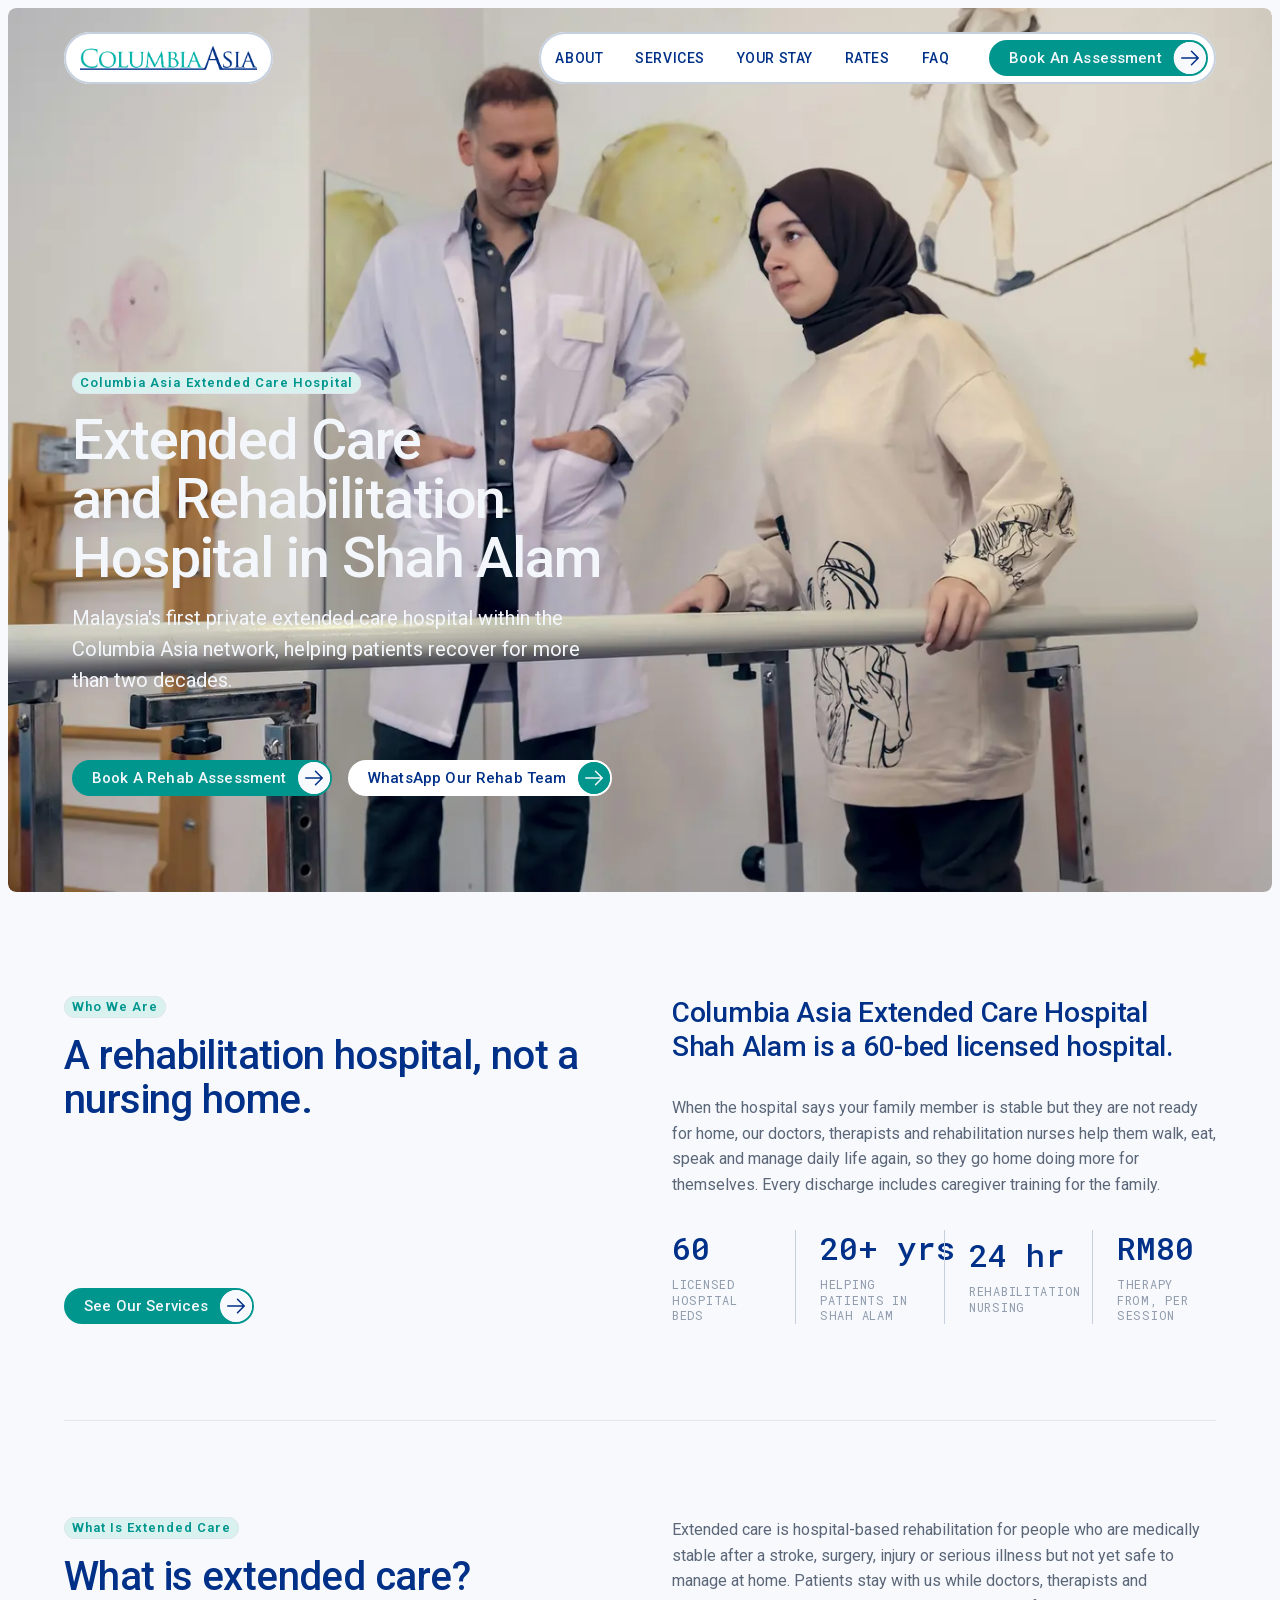
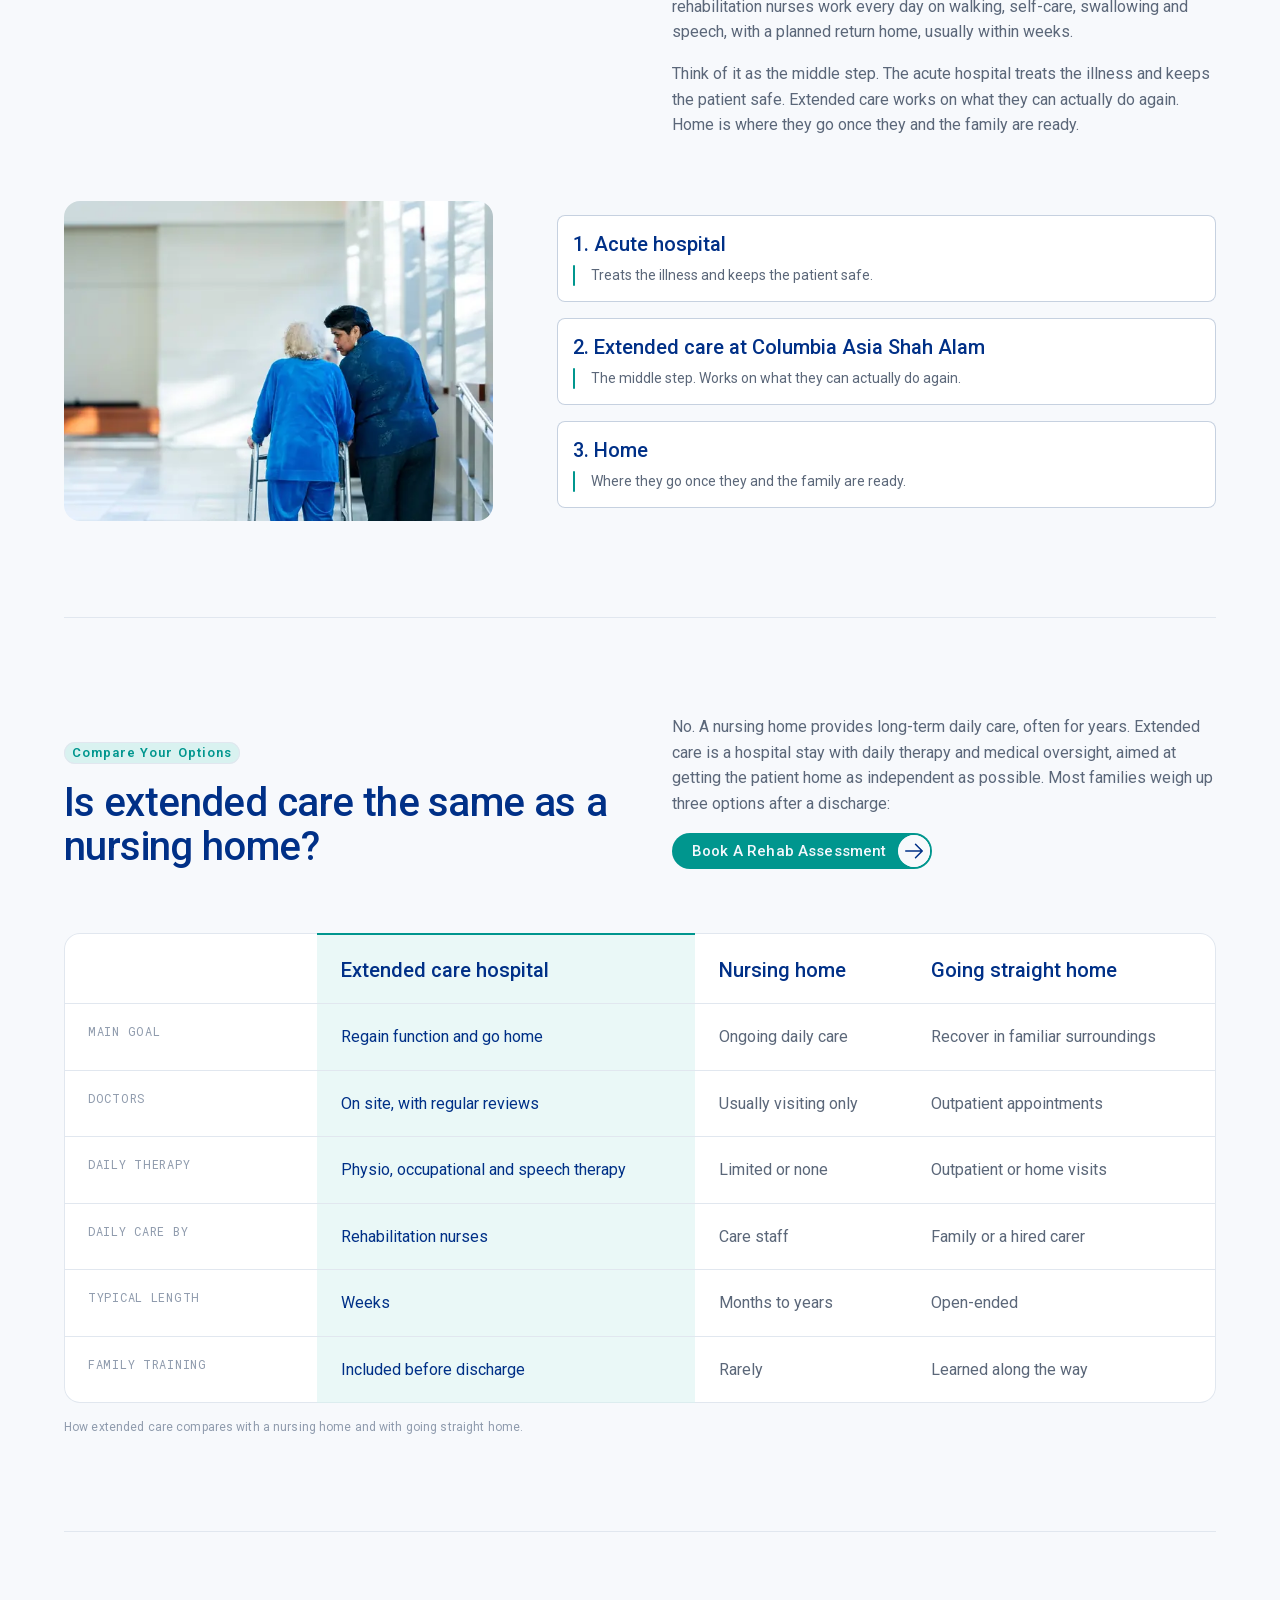
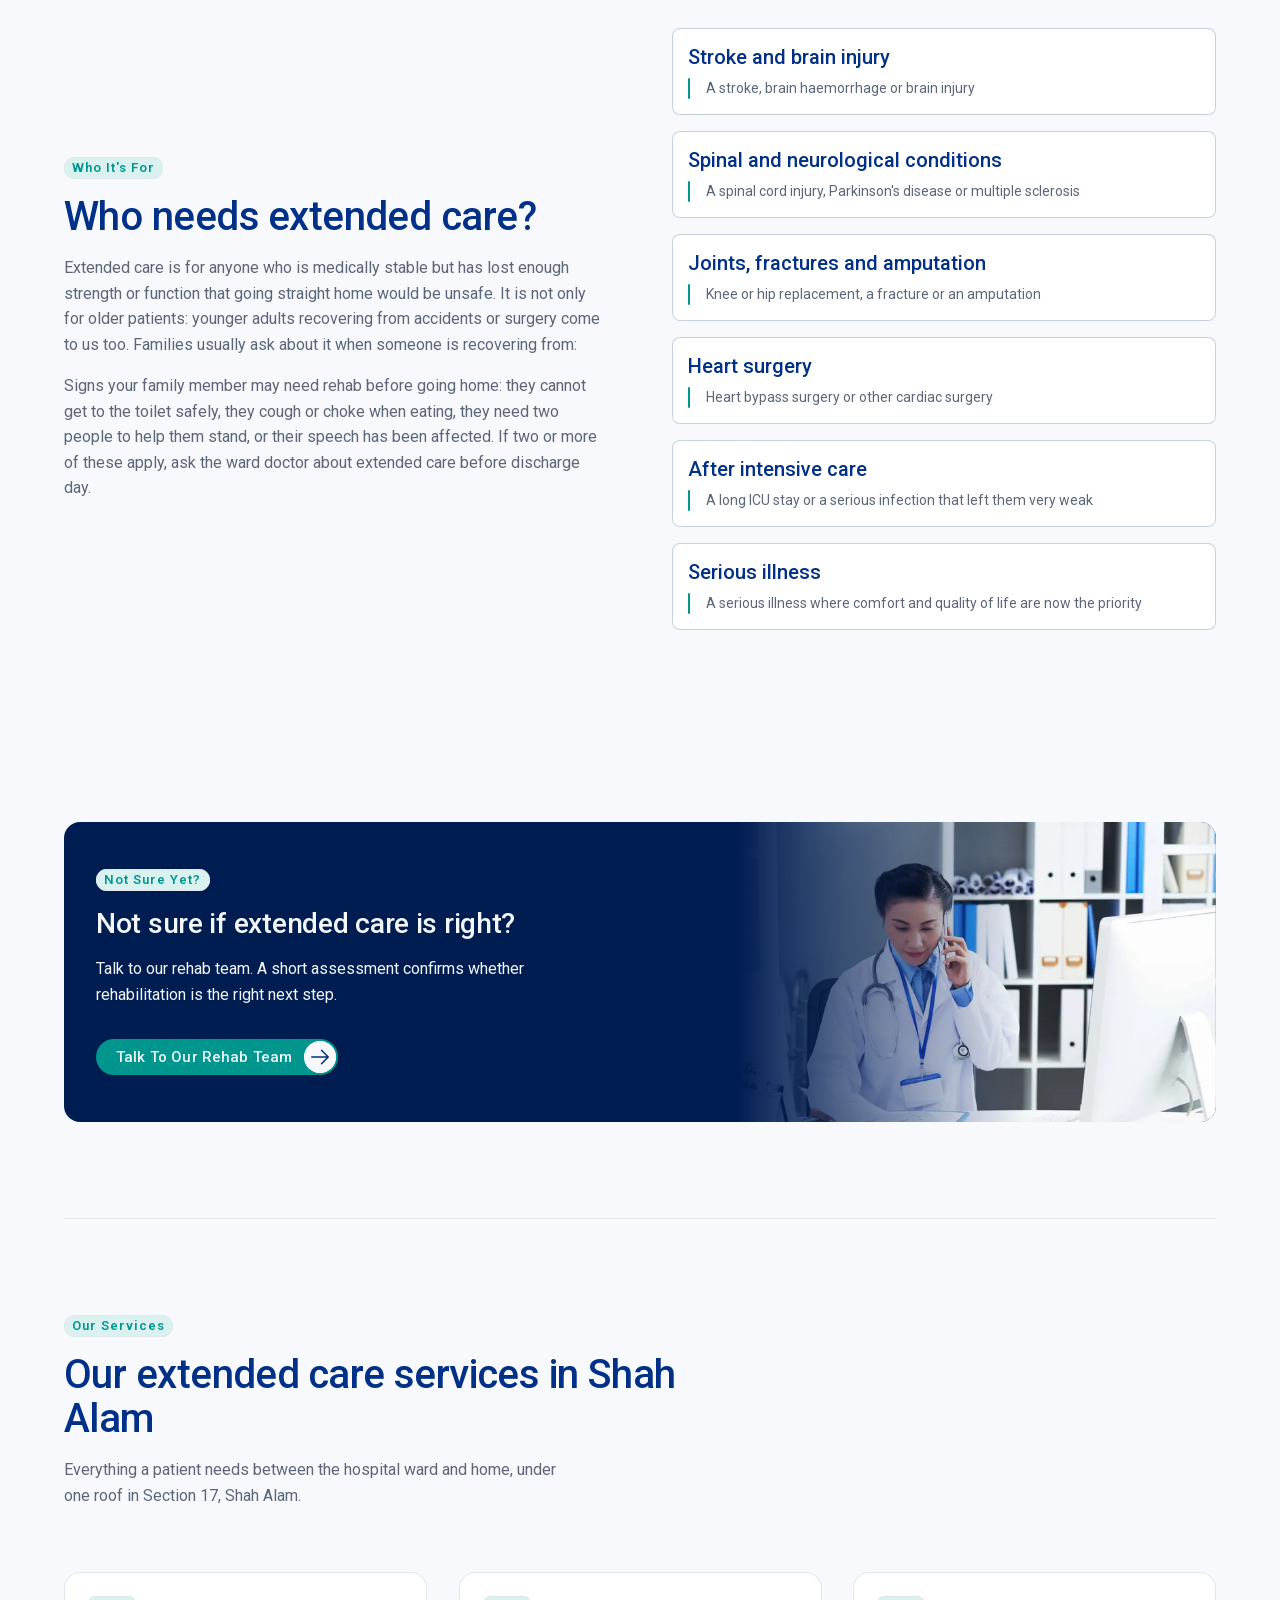
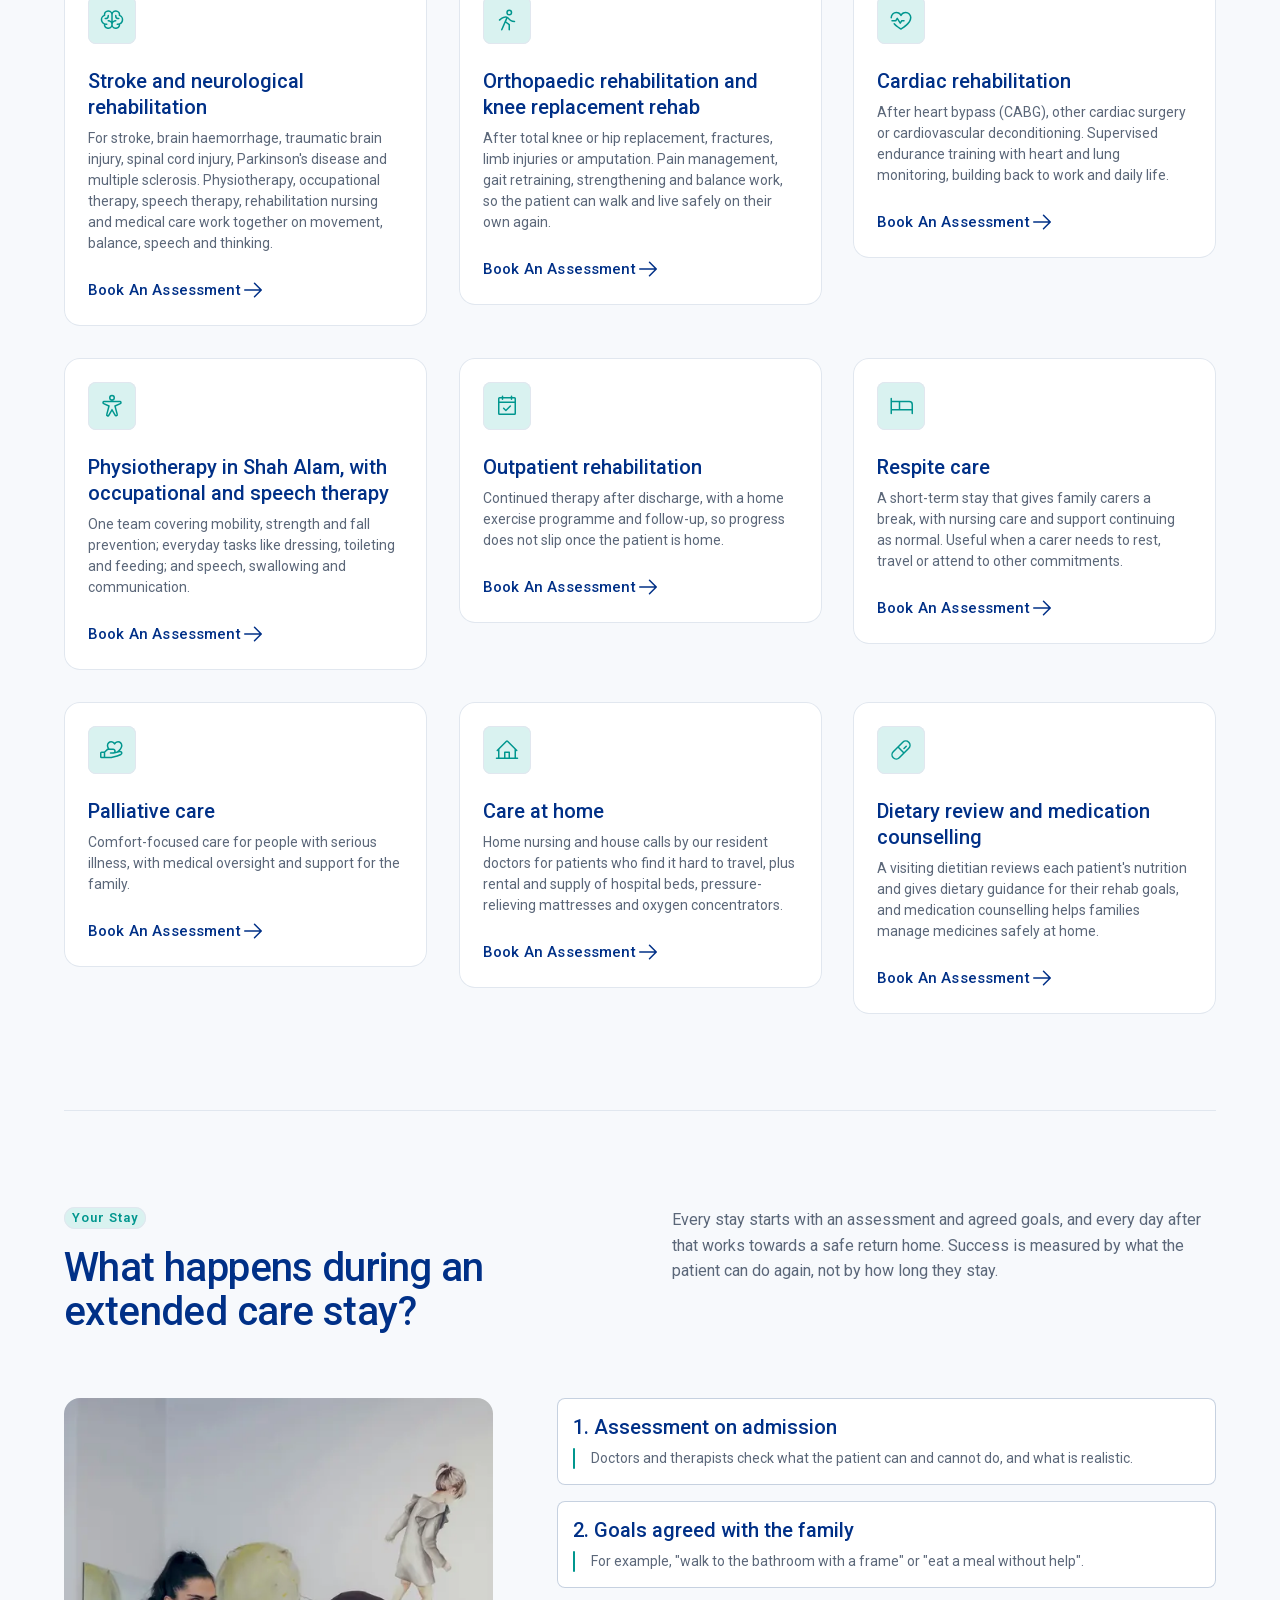
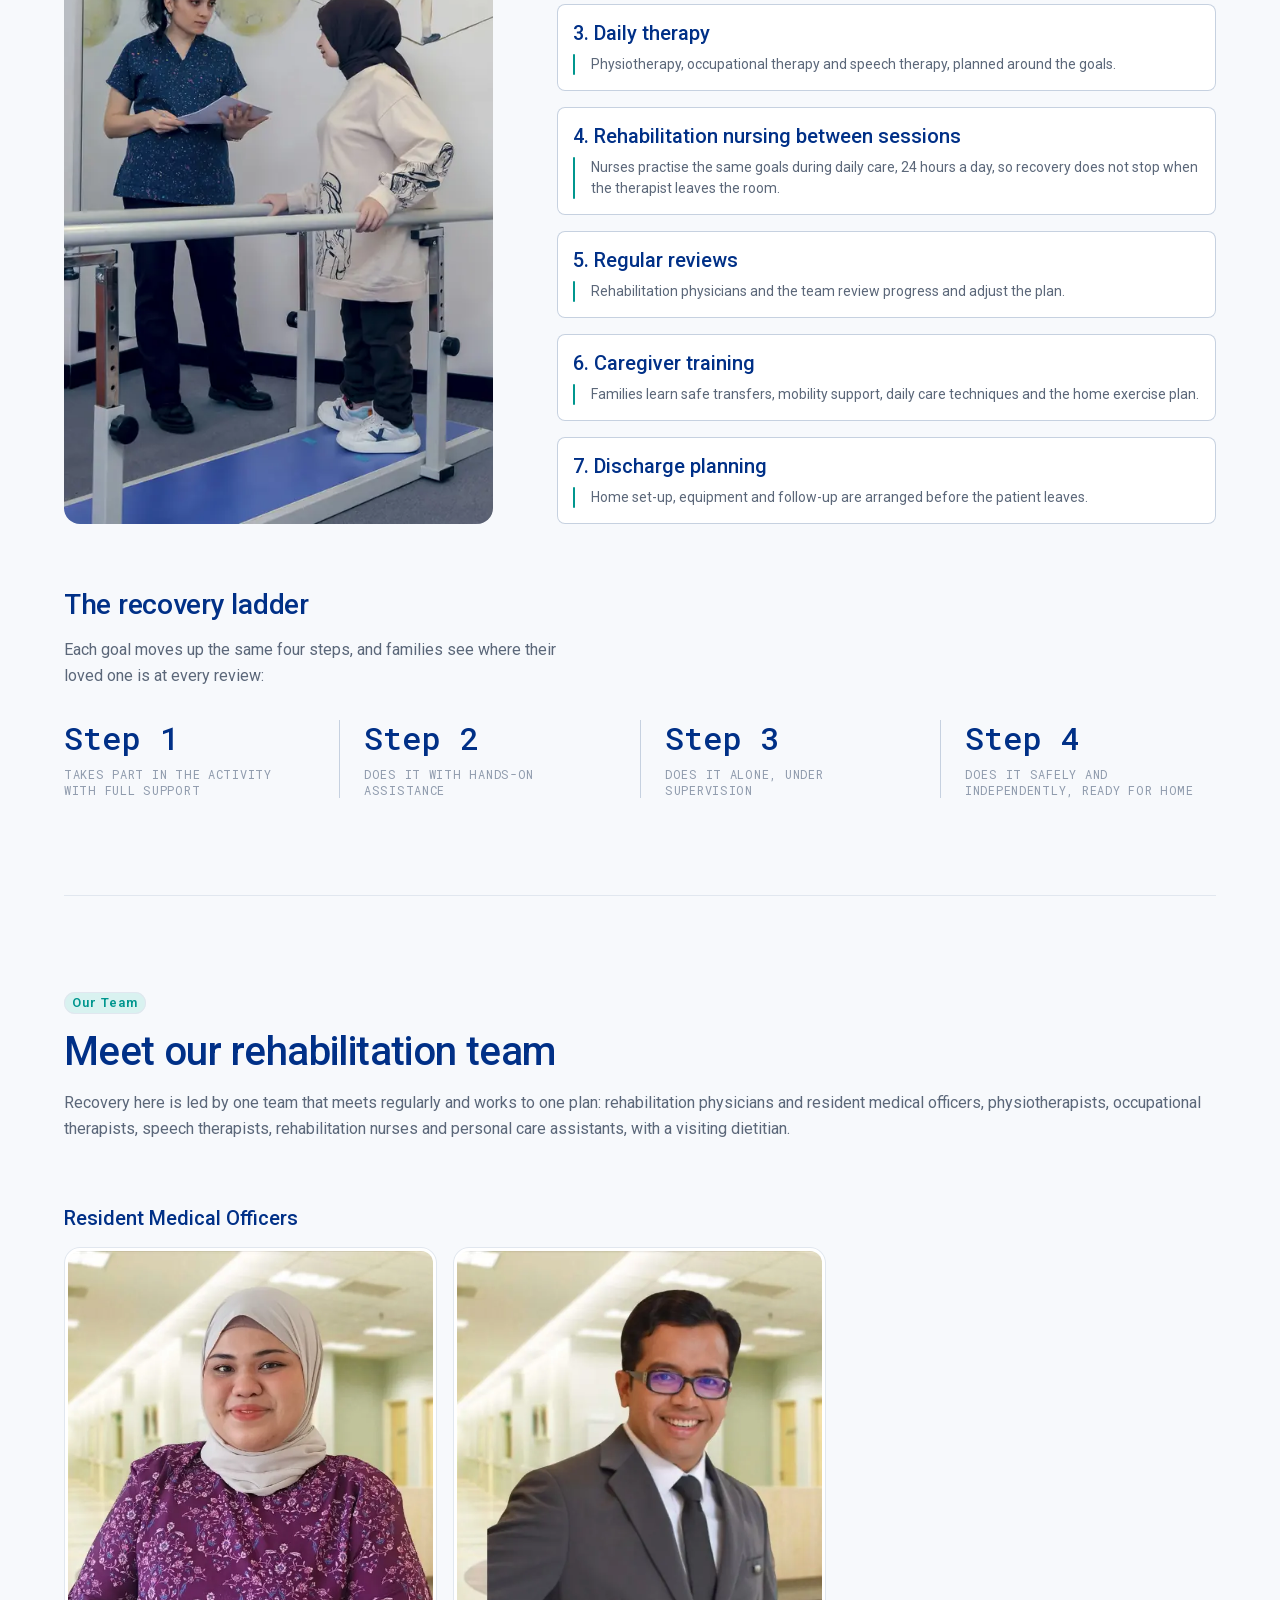
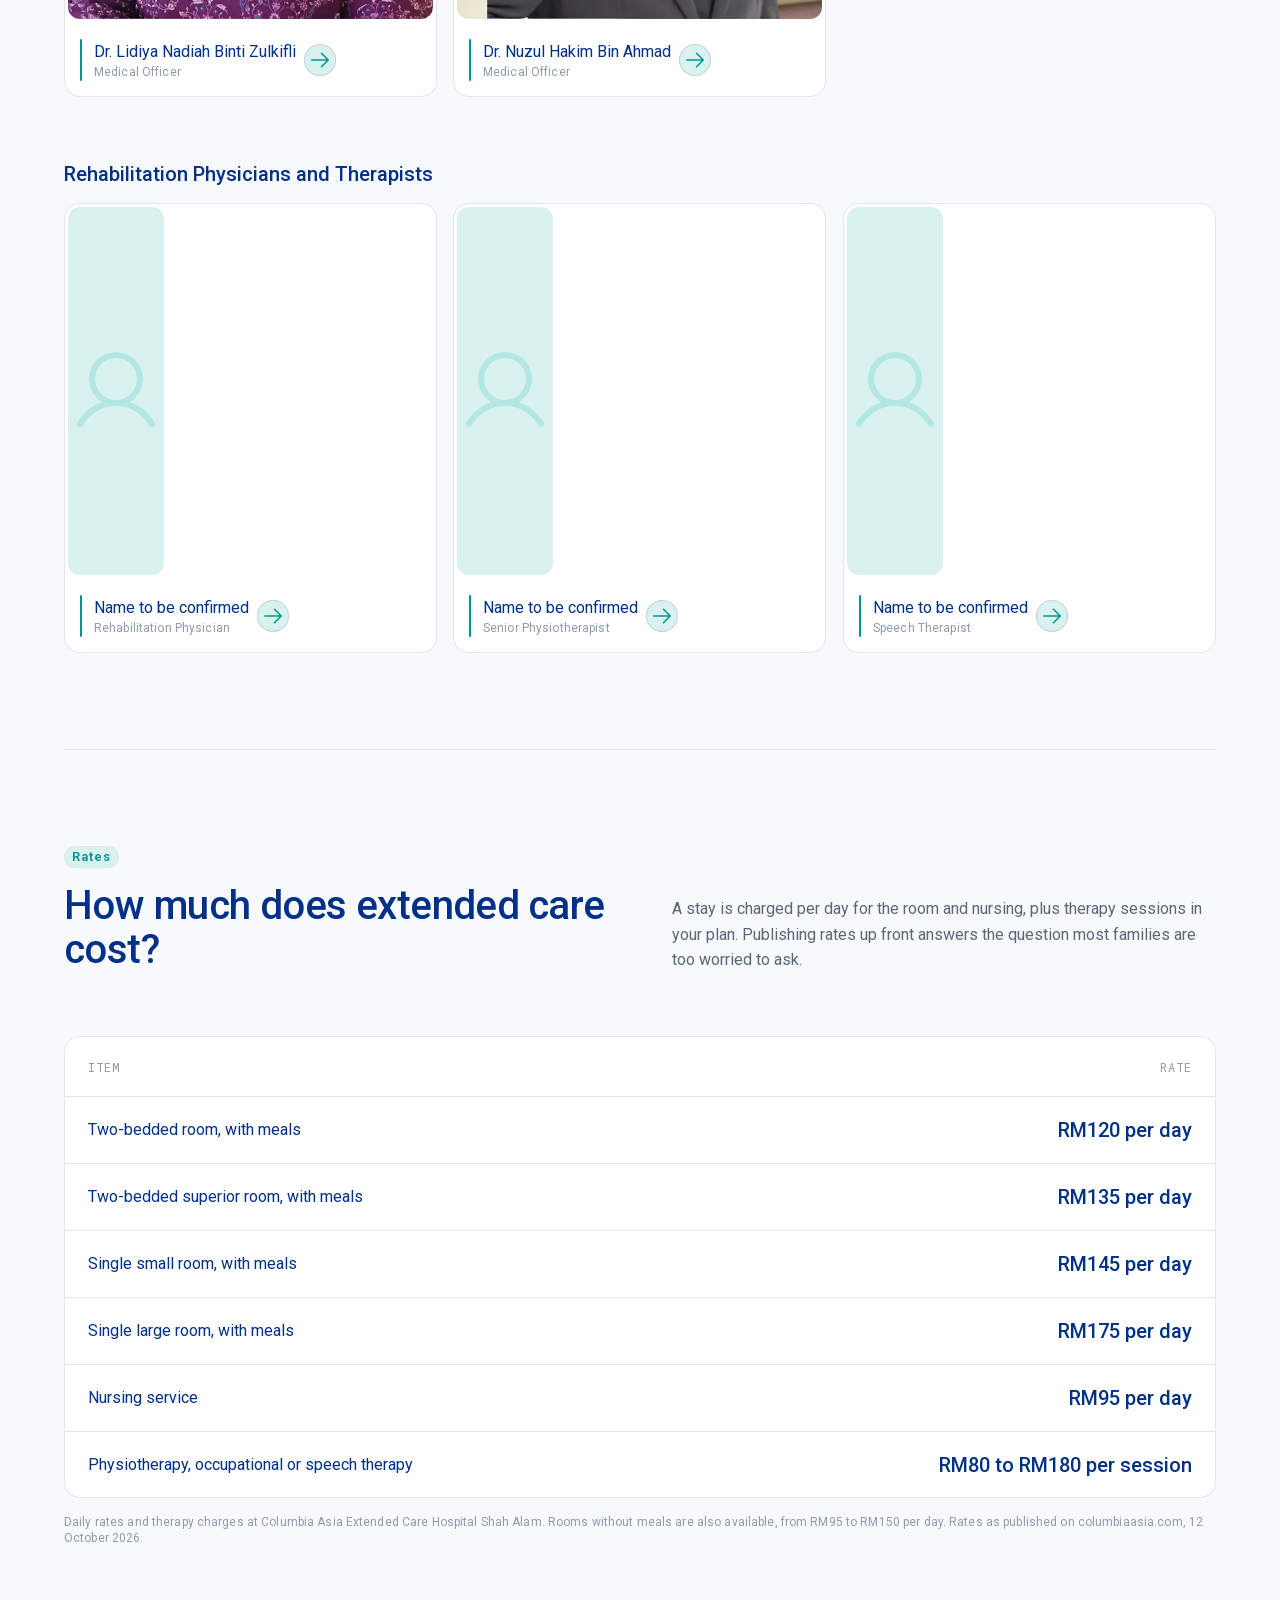
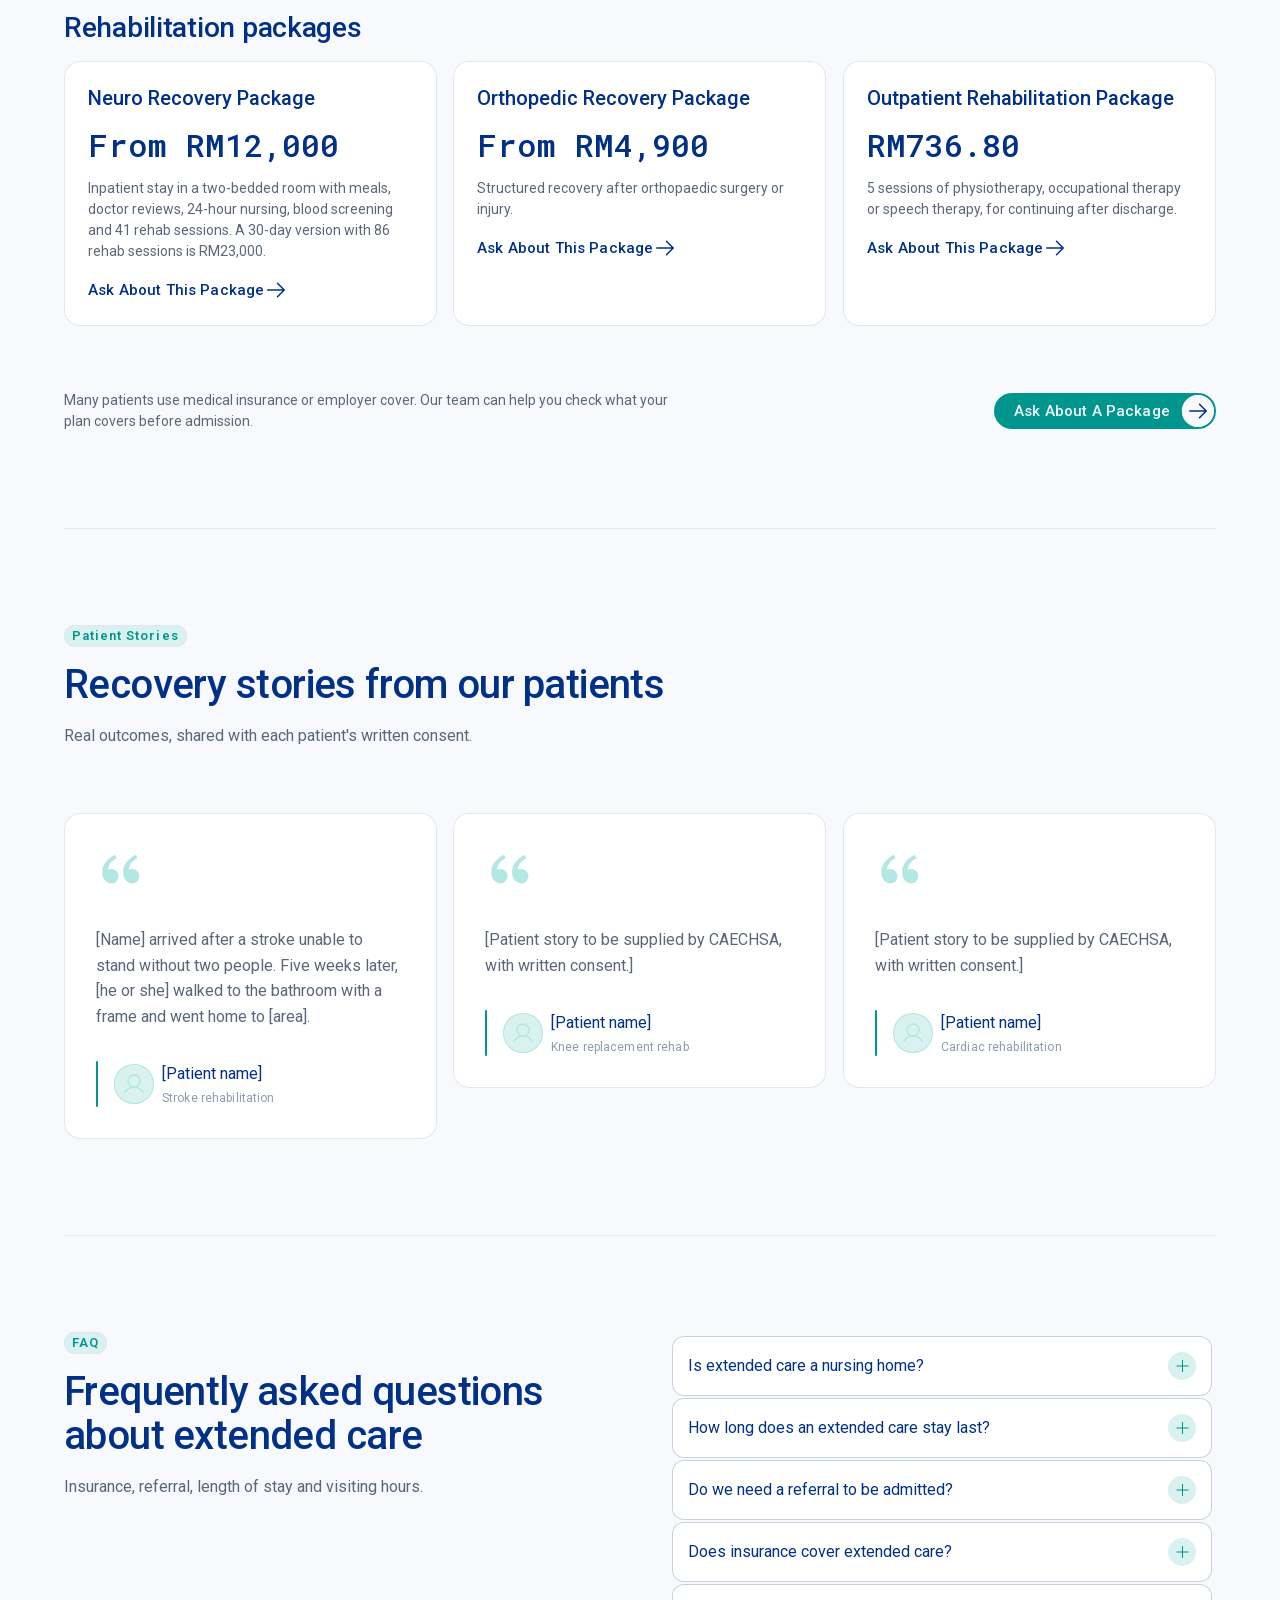
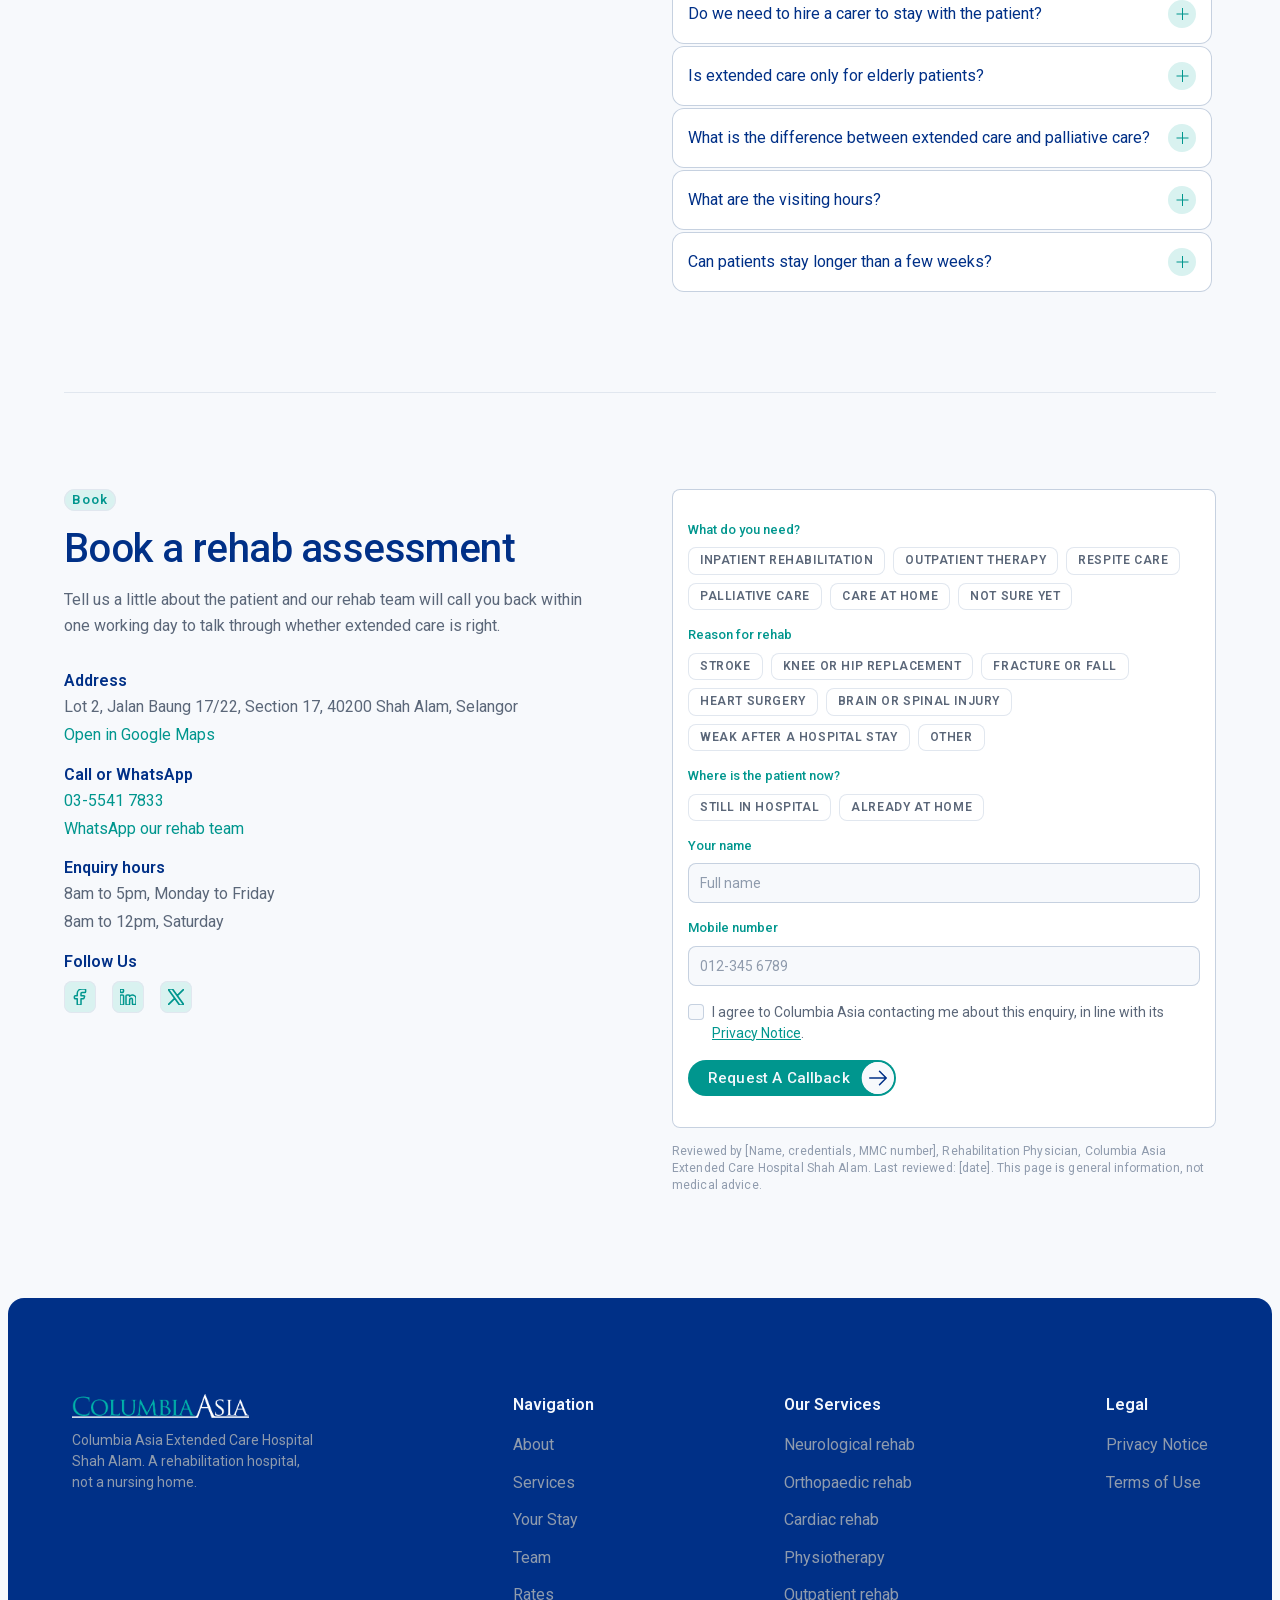
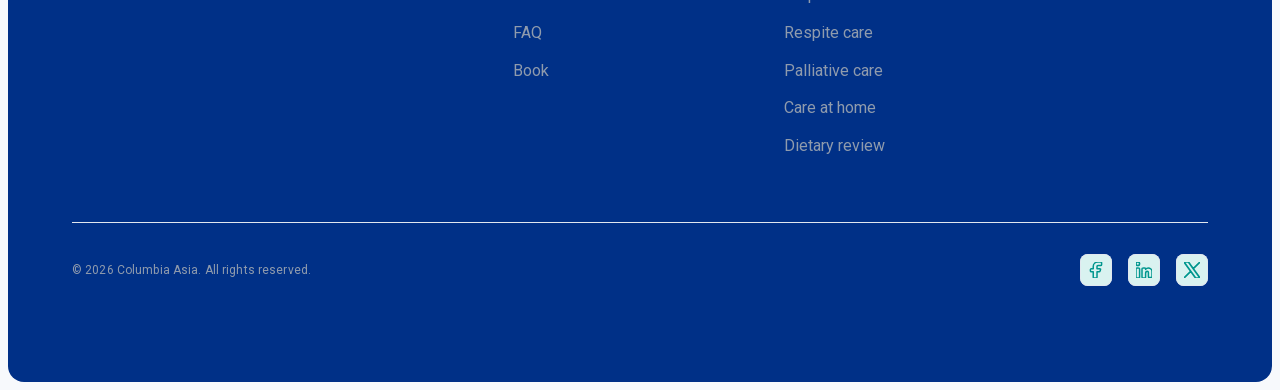
==== index.html @ 6e16881d "Columbia Asia Extended Care landing page Single landing page for Columbia Asia Extended Care Hospita" ====
<!doctype html>
<html lang="en-GB">
<head>
<meta charset="utf-8">
<meta name="viewport" content="width=device-width, initial-scale=1">
<title>Extended Care &amp; Rehab Hospital in Shah Alam | Columbia Asia</title>
<meta name="description" content="Hospital-based rehab after a stroke, surgery or illness in Shah Alam. Daily therapy, 24-hour rehab nursing and family training. Book an assessment.">
<link rel="canonical" href="https://www.columbiaasia.com/malaysia/specialties/extended-care/">
<meta property="og:type" content="website">
<meta property="og:title" content="Extended Care &amp; Rehab Hospital in Shah Alam | Columbia Asia">
<meta property="og:description" content="Hospital-based rehab after a stroke, surgery or illness in Shah Alam. Daily therapy, 24-hour rehab nursing and family training. Book an assessment.">
<meta property="og:image" content="img/og-image.jpg">
<meta name="theme-color" content="#003087">
<link rel="icon" href="img/favicon.png" type="image/png">
<link rel="preload" href="fonts/Roboto-latin.woff2" as="font" type="font/woff2" crossorigin>
<link rel="stylesheet" href="css/site.css">
<script>document.documentElement.classList.add("js");</script>
<script type="application/ld+json">{"@context": "https://schema.org", "@type": "Hospital", "name": "Columbia Asia Extended Care Hospital Shah Alam", "url": "https://www.columbiaasia.com/malaysia/specialties/extended-care/", "telephone": "+60-3-5541-7833", "address": {"@type": "PostalAddress", "streetAddress": "Lot 2, Jalan Baung 17/22, Section 17", "addressLocality": "Shah Alam", "postalCode": "40200", "addressRegion": "Selangor", "addressCountry": "MY"}, "openingHours": ["Mo-Fr 08:00-17:00", "Sa 08:00-12:00"], "parentOrganization": {"@type": "Organization", "name": "Columbia Asia", "url": "https://www.columbiaasia.com/malaysia/"}, "availableService": [{"@type": "MedicalTherapy", "name": "Stroke and neurological rehabilitation"}, {"@type": "MedicalTherapy", "name": "Orthopaedic rehabilitation and knee replacement rehab"}, {"@type": "MedicalTherapy", "name": "Cardiac rehabilitation"}, {"@type": "MedicalTherapy", "name": "Physiotherapy in Shah Alam, with occupational and speech therapy"}, {"@type": "MedicalTherapy", "name": "Outpatient rehabilitation"}, {"@type": "MedicalTherapy", "name": "Respite care"}, {"@type": "MedicalTherapy", "name": "Palliative care"}, {"@type": "MedicalTherapy", "name": "Care at home"}, {"@type": "MedicalTherapy", "name": "Dietary review and medication counselling"}]}</script>
<script type="application/ld+json">{"@context": "https://schema.org", "@type": "MedicalWebPage", "name": "Extended Care & Rehab Hospital in Shah Alam", "url": "https://www.columbiaasia.com/malaysia/specialties/extended-care/", "about": {"@type": "MedicalSpecialty", "name": "Physical medicine and rehabilitation"}}</script>
<script type="application/ld+json">{"@context": "https://schema.org", "@type": "FAQPage", "mainEntity": [{"@type": "Question", "name": "Is extended care a nursing home?", "acceptedAnswer": {"@type": "Answer", "text": "No. Columbia Asia Extended Care Hospital Shah Alam is a rehabilitation hospital with doctors, therapists and rehabilitation nurses. The aim is to help your family member regain function and return home as independently as possible, usually within weeks, rather than to provide long-term residential care."}}, {"@type": "Question", "name": "How long does an extended care stay last?", "acceptedAnswer": {"@type": "Answer", "text": "Most stays are measured in weeks rather than months. The length depends on the goals agreed at admission and how quickly the patient progresses towards them. Someone recovering from a knee replacement usually needs less time than someone relearning to walk and swallow after a severe stroke."}}, {"@type": "Question", "name": "Do we need a referral to be admitted?", "acceptedAnswer": {"@type": "Answer", "text": "Usually the treating doctor at the acute hospital recommends extended care and coordinates the transfer, including from hospitals outside the Columbia Asia group. Families can also contact our rehab team directly, and a short assessment confirms whether rehabilitation is the right next step."}}, {"@type": "Question", "name": "Does insurance cover extended care?", "acceptedAnswer": {"@type": "Answer", "text": "It depends on your policy. Some medical cards cover the acute admission but treat rehabilitation stays differently, so check with your insurer before transfer. Our team can help you confirm what your plan covers."}}, {"@type": "Question", "name": "Do we need to hire a carer to stay with the patient?", "acceptedAnswer": {"@type": "Answer", "text": "No. Rehabilitation nurses provide daily care around the clock and keep the patient practising their therapy goals between sessions. Families are welcome to visit and join caregiver training, which prepares them for the move home."}}, {"@type": "Question", "name": "Is extended care only for elderly patients?", "acceptedAnswer": {"@type": "Answer", "text": "No. Extended care is for anyone who is medically stable but not yet able to manage safely at home, including younger adults after road accidents, sports injuries, brain injury or major surgery."}}, {"@type": "Question", "name": "What is the difference between extended care and palliative care?", "acceptedAnswer": {"@type": "Answer", "text": "Extended care aims to rebuild function so the patient can go home more independent. Palliative care focuses on comfort and quality of life for people with serious, often progressive illness. We offer both, so the plan can change if the patient's needs do."}}, {"@type": "Question", "name": "What are the visiting hours?", "acceptedAnswer": {"@type": "Answer", "text": "Visiting hours are 11.30am to 2.30pm and 4.30pm to 8.30pm."}}, {"@type": "Question", "name": "Can patients stay longer than a few weeks?", "acceptedAnswer": {"@type": "Answer", "text": "Yes. Most stays aim for a return home within weeks, but the hospital also provides short and long-term care for patients who need ongoing nursing and medical oversight. The team talks through the options at the first assessment."}}]}</script>
<script type="application/ld+json">{"@context": "https://schema.org", "@type": "BreadcrumbList", "itemListElement": [{"@type": "ListItem", "position": 1, "name": "Home", "item": "https://www.columbiaasia.com/malaysia/"}, {"@type": "ListItem", "position": 2, "name": "Specialties", "item": "https://www.columbiaasia.com/malaysia/specialties/"}, {"@type": "ListItem", "position": 3, "name": "Extended Care", "item": "https://www.columbiaasia.com/malaysia/specialties/extended-care/"}]}</script>
</head>
<body>
<a class="skip" href="#main">Skip to content</a>

<header class="nav" id="nav">
  <div class="nav__max">
    <nav class="nav__wrap" aria-label="Main">
      <div class="nav__bar">
        <a class="nav__logo" href="#top" aria-label="Columbia Asia, back to top"><img src="img/logo.png" width="487" height="66" alt="Columbia Asia"></a>
        <div class="nav__right">
          <a class="btn" href="#book"><span class="btn__row"><span class="btn__label t-btn">Book an Assessment</span><span class="btn__icon"><svg aria-hidden="true" focusable="false" xmlns="http://www.w3.org/2000/svg" viewBox="0 0 256 256" fill="currentColor"><path d="M221.66,133.66l-72,72a8,8,0,0,1-11.32-11.32L196.69,136H40a8,8,0,0,1,0-16H196.69L138.34,61.66a8,8,0,0,1,11.32-11.32l72,72A8,8,0,0,1,221.66,133.66Z"/></svg></span></span><span class="btn__fill" aria-hidden="true"><span class="btn__label t-btn">Book an Assessment</span><span class="btn__icon"><svg aria-hidden="true" focusable="false" xmlns="http://www.w3.org/2000/svg" viewBox="0 0 256 256" fill="currentColor"><path d="M221.66,133.66l-72,72a8,8,0,0,1-11.32-11.32L196.69,136H40a8,8,0,0,1,0-16H196.69L138.34,61.66a8,8,0,0,1,11.32-11.32l72,72A8,8,0,0,1,221.66,133.66Z"/></svg></span></span></a>
          <button class="burger" type="button" aria-label="Open menu" aria-expanded="false" aria-controls="nav-menu"><i></i><i></i></button>
        </div>
      </div>
      <div class="nav__links-pill">
        <div class="nav__links"><a class="nav__link t-nav" href="#what-is-extended-care">About</a><a class="nav__link t-nav" href="#services">Services</a><a class="nav__link t-nav" href="#how-it-works">Your Stay</a><a class="nav__link t-nav" href="#rates">Rates</a><a class="nav__link t-nav" href="#faq">FAQ</a></div>
        <a class="btn" href="#book"><span class="btn__row"><span class="btn__label t-btn">Book an Assessment</span><span class="btn__icon"><svg aria-hidden="true" focusable="false" xmlns="http://www.w3.org/2000/svg" viewBox="0 0 256 256" fill="currentColor"><path d="M221.66,133.66l-72,72a8,8,0,0,1-11.32-11.32L196.69,136H40a8,8,0,0,1,0-16H196.69L138.34,61.66a8,8,0,0,1,11.32-11.32l72,72A8,8,0,0,1,221.66,133.66Z"/></svg></span></span><span class="btn__fill" aria-hidden="true"><span class="btn__label t-btn">Book an Assessment</span><span class="btn__icon"><svg aria-hidden="true" focusable="false" xmlns="http://www.w3.org/2000/svg" viewBox="0 0 256 256" fill="currentColor"><path d="M221.66,133.66l-72,72a8,8,0,0,1-11.32-11.32L196.69,136H40a8,8,0,0,1,0-16H196.69L138.34,61.66a8,8,0,0,1,11.32-11.32l72,72A8,8,0,0,1,221.66,133.66Z"/></svg></span></span></a>
      </div>
      <div class="nav__menu" id="nav-menu">
        <div class="nav__menu-links"><a class="m-link t-menu" href="#what-is-extended-care">About</a><a class="m-link t-menu" href="#services">Services</a><a class="m-link t-menu" href="#how-it-works">Your Stay</a><a class="m-link t-menu" href="#rates">Rates</a><a class="m-link t-menu" href="#faq">FAQ</a></div>
        <a class="btn" href="#book"><span class="btn__row"><span class="btn__label t-btn">Book an Assessment</span><span class="btn__icon"><svg aria-hidden="true" focusable="false" xmlns="http://www.w3.org/2000/svg" viewBox="0 0 256 256" fill="currentColor"><path d="M221.66,133.66l-72,72a8,8,0,0,1-11.32-11.32L196.69,136H40a8,8,0,0,1,0-16H196.69L138.34,61.66a8,8,0,0,1,11.32-11.32l72,72A8,8,0,0,1,221.66,133.66Z"/></svg></span></span><span class="btn__fill" aria-hidden="true"><span class="btn__label t-btn">Book an Assessment</span><span class="btn__icon"><svg aria-hidden="true" focusable="false" xmlns="http://www.w3.org/2000/svg" viewBox="0 0 256 256" fill="currentColor"><path d="M221.66,133.66l-72,72a8,8,0,0,1-11.32-11.32L196.69,136H40a8,8,0,0,1,0-16H196.69L138.34,61.66a8,8,0,0,1,11.32-11.32l72,72A8,8,0,0,1,221.66,133.66Z"/></svg></span></span></a>
      </div>
    </nav>
  </div>
</header>
<main id="main">
<section class="hero" id="top" aria-label="Extended care at Columbia Asia Shah Alam">
  <figure class="hero__frame">
    <img class="hero__img" src="img/hero-1440.webp" srcset="img/hero-960.webp 960w, img/hero-1440.webp 1440w, img/hero-2000.webp 2000w"
      sizes="calc(100vw - 16px)" width="2000" height="1333" fetchpriority="high"
      alt="Physiotherapist guiding a patient as she walks between parallel bars during a rehabilitation session">
    <div class="hero__content">
      <div class="hero__stack">
        <div class="hero__text">
          <div class="badge" data-r="hero" data-d="0.3" data-mount><span class="t-badge">Columbia Asia Extended Care Hospital</span></div>
          <h1 class="t-h1 on-dark mw-620" data-words data-r="1" data-d="0.5" data-mount><span class="w">Extended</span> <span class="w">Care</span> <span class="w">and</span> <span class="w">Rehabilitation</span> <span class="w">Hospital</span> <span class="w">in</span> <span class="w">Shah</span> <span class="w">Alam</span></h1>
          <p class="t-lead on-dark mw-520" data-r="hero" data-d="0.7" data-mount>Malaysia's first private extended care hospital within the Columbia Asia network, helping patients recover for more than two decades.</p>
        </div>
        <div class="hero__ctas" data-r="hero" data-d="0.9" data-mount>
          <a class="btn" href="#book"><span class="btn__row"><span class="btn__label t-btn">Book a rehab assessment</span><span class="btn__icon"><svg aria-hidden="true" focusable="false" xmlns="http://www.w3.org/2000/svg" viewBox="0 0 256 256" fill="currentColor"><path d="M221.66,133.66l-72,72a8,8,0,0,1-11.32-11.32L196.69,136H40a8,8,0,0,1,0-16H196.69L138.34,61.66a8,8,0,0,1,11.32-11.32l72,72A8,8,0,0,1,221.66,133.66Z"/></svg></span></span><span class="btn__fill" aria-hidden="true"><span class="btn__label t-btn">Book a rehab assessment</span><span class="btn__icon"><svg aria-hidden="true" focusable="false" xmlns="http://www.w3.org/2000/svg" viewBox="0 0 256 256" fill="currentColor"><path d="M221.66,133.66l-72,72a8,8,0,0,1-11.32-11.32L196.69,136H40a8,8,0,0,1,0-16H196.69L138.34,61.66a8,8,0,0,1,11.32-11.32l72,72A8,8,0,0,1,221.66,133.66Z"/></svg></span></span></a>
          <a class="btn btn--light" href="https://wa.me/60126036107?text=Hi%2C%20I%27d%20like%20to%20ask%20about%20extended%20care%20in%20Shah%20Alam." target="_blank" rel="noopener"><span class="btn__row"><span class="btn__label t-btn">WhatsApp our rehab team</span><span class="btn__icon"><svg aria-hidden="true" focusable="false" xmlns="http://www.w3.org/2000/svg" viewBox="0 0 256 256" fill="currentColor"><path d="M221.66,133.66l-72,72a8,8,0,0,1-11.32-11.32L196.69,136H40a8,8,0,0,1,0-16H196.69L138.34,61.66a8,8,0,0,1,11.32-11.32l72,72A8,8,0,0,1,221.66,133.66Z"/></svg></span></span><span class="btn__fill" aria-hidden="true"><span class="btn__label t-btn">WhatsApp our rehab team</span><span class="btn__icon"><svg aria-hidden="true" focusable="false" xmlns="http://www.w3.org/2000/svg" viewBox="0 0 256 256" fill="currentColor"><path d="M221.66,133.66l-72,72a8,8,0,0,1-11.32-11.32L196.69,136H40a8,8,0,0,1,0-16H196.69L138.34,61.66a8,8,0,0,1,11.32-11.32l72,72A8,8,0,0,1,221.66,133.66Z"/></svg></span></span></a>
        </div>
      </div>
    </div>
  </figure>
</section>
<section class="sec ab" id="about" aria-labelledby="about-h">
  <div class="sec__in">
    <div class="ab__left">
      <div class="ab__left-text">
        <div class="badge" data-r="1" data-d="0.3"><span class="t-badge">Who We Are</span></div>
        <h2 class="t-h2" data-words data-r="1" data-d="0.5" id="about-h"><span class="w">A</span> <span class="w">rehabilitation</span> <span class="w">hospital,</span> <span class="w">not</span> <span class="w">a</span> <span class="w">nursing</span> <span class="w">home.</span></h2>
      </div>
      <div data-r="1" data-d="0.9"><a class="btn" href="#services"><span class="btn__row"><span class="btn__label t-btn">See our services</span><span class="btn__icon"><svg aria-hidden="true" focusable="false" xmlns="http://www.w3.org/2000/svg" viewBox="0 0 256 256" fill="currentColor"><path d="M221.66,133.66l-72,72a8,8,0,0,1-11.32-11.32L196.69,136H40a8,8,0,0,1,0-16H196.69L138.34,61.66a8,8,0,0,1,11.32-11.32l72,72A8,8,0,0,1,221.66,133.66Z"/></svg></span></span><span class="btn__fill" aria-hidden="true"><span class="btn__label t-btn">See our services</span><span class="btn__icon"><svg aria-hidden="true" focusable="false" xmlns="http://www.w3.org/2000/svg" viewBox="0 0 256 256" fill="currentColor"><path d="M221.66,133.66l-72,72a8,8,0,0,1-11.32-11.32L196.69,136H40a8,8,0,0,1,0-16H196.69L138.34,61.66a8,8,0,0,1,11.32-11.32l72,72A8,8,0,0,1,221.66,133.66Z"/></svg></span></span></a></div>
    </div>
    <div class="ab__right">
      <div class="ab__support">
        <p class="t-h3" data-r="1" data-d="1.1">Columbia Asia Extended Care Hospital Shah Alam is a 60-bed licensed hospital.</p>
        <p class="t-body" data-r="1" data-d="1.3">When the hospital says your family member is stable but they are not ready for home, our doctors, therapists and rehabilitation nurses help them walk, eat, speak and manage daily life again, so they go home doing more for themselves. Every discharge includes caregiver training for the family.</p>
      </div>
      <div class="stats"><div class="stat" data-r="1" data-d="1.4"><p class="t-stat">60</p><p class="t-label">Licensed hospital beds</p></div><span class="stat__div" aria-hidden="true" data-r="1" data-d="2.0" data-r-scale="0.8"></span><div class="stat" data-r="1" data-d="1.6"><p class="t-stat">20+ yrs</p><p class="t-label">Helping patients in Shah Alam</p></div><span class="stat__div" aria-hidden="true" data-r="1" data-d="2.0" data-r-scale="0.8"></span><div class="stat" data-r="1" data-d="1.8"><p class="t-stat">24 hr</p><p class="t-label">Rehabilitation nursing</p></div><span class="stat__div" aria-hidden="true" data-r="1" data-d="2.0" data-r-scale="0.8"></span><div class="stat" data-r="1" data-d="2.0"><p class="t-stat">RM80</p><p class="t-label">Therapy from, per session</p></div></div>
    </div>
  </div>
</section><div class="hairline" aria-hidden="true"><div><div></div></div></div>
<section class="sec hw" id="what-is-extended-care" aria-labelledby="what-h">
  <div class="sec__in">
    <div class="hw__head">
      <div class="hw__heading">
        <div class="badge" data-r="1" data-d="0.3"><span class="t-badge">What Is Extended Care</span></div>
        <h2 class="t-h2" data-words data-r="1" data-d="0.5" id="what-h"><span class="w">What</span> <span class="w">is</span> <span class="w">extended</span> <span class="w">care?</span></h2>
      </div>
      <div class="hw__body" data-r="1" data-d="0.7">
        <p class="t-body">Extended care is hospital-based rehabilitation for people who are medically stable after a stroke, surgery, injury or serious illness but not yet safe to manage at home. Patients stay with us while doctors, therapists and rehabilitation nurses work every day on walking, self-care, swallowing and speech, with a planned return home, usually within weeks.</p>
        <p class="t-body">Think of it as the middle step. The acute hospital treats the illness and keeps the patient safe. Extended care works on what they can actually do again. Home is where they go once they and the family are ready.</p>
      </div>
    </div>
    <div class="hw__steps-wrap">
      <div class="hw__img" data-r="1" data-d="0.9">
        <img src="img/corridor-walker-900.webp" srcset="img/corridor-walker-600.webp 600w, img/corridor-walker-900.webp 900w" sizes="(min-width: 1200px) 30vw, 40vw"
          width="900" height="1350" loading="lazy" alt="Nurse walking beside an older patient who is using a walking frame along a bright hospital corridor">
      </div>
      <div class="hw__steps" data-r="1" data-d="1.3"><div class="step"><h3 class="t-h4">1. Acute hospital</h3><div class="step__desc"><span class="deco"></span><p class="t-small">Treats the illness and keeps the patient safe.</p></div></div><div class="step"><h3 class="t-h4">2. Extended care at Columbia Asia Shah Alam</h3><div class="step__desc"><span class="deco"></span><p class="t-small">The middle step. Works on what they can actually do again.</p></div></div><div class="step"><h3 class="t-h4">3. Home</h3><div class="step__desc"><span class="deco"></span><p class="t-small">Where they go once they and the family are ready.</p></div></div></div>
    </div>
  </div>
</section><div class="hairline" aria-hidden="true"><div><div></div></div></div>
<section class="sec cs" id="vs-nursing-home" aria-labelledby="vs-h">
  <div class="sec__in">
    <div class="cs__head">
      <div class="cs__intro">
        <div class="badge" data-r="1" data-d="0.3"><span class="t-badge">Compare Your Options</span></div>
        <h2 class="t-h2" data-words data-r="1" data-d="0.5" id="vs-h"><span class="w">Is</span> <span class="w">extended</span> <span class="w">care</span> <span class="w">the</span> <span class="w">same</span> <span class="w">as</span> <span class="w">a</span> <span class="w">nursing</span> <span class="w">home?</span></h2>
      </div>
      <div class="cs__support">
        <p class="t-body" data-r="1" data-d="0.7">No. A nursing home provides long-term daily care, often for years. Extended care is a hospital stay with daily therapy and medical oversight, aimed at getting the patient home as independent as possible. Most families weigh up three options after a discharge:</p>
        <div data-r="1" data-d="0.9"><a class="btn" href="#book"><span class="btn__row"><span class="btn__label t-btn">Book a rehab assessment</span><span class="btn__icon"><svg aria-hidden="true" focusable="false" xmlns="http://www.w3.org/2000/svg" viewBox="0 0 256 256" fill="currentColor"><path d="M221.66,133.66l-72,72a8,8,0,0,1-11.32-11.32L196.69,136H40a8,8,0,0,1,0-16H196.69L138.34,61.66a8,8,0,0,1,11.32-11.32l72,72A8,8,0,0,1,221.66,133.66Z"/></svg></span></span><span class="btn__fill" aria-hidden="true"><span class="btn__label t-btn">Book a rehab assessment</span><span class="btn__icon"><svg aria-hidden="true" focusable="false" xmlns="http://www.w3.org/2000/svg" viewBox="0 0 256 256" fill="currentColor"><path d="M221.66,133.66l-72,72a8,8,0,0,1-11.32-11.32L196.69,136H40a8,8,0,0,1,0-16H196.69L138.34,61.66a8,8,0,0,1,11.32-11.32l72,72A8,8,0,0,1,221.66,133.66Z"/></svg></span></span></a></div>
      </div>
    </div>
    <div class="rt__block" data-r="1" data-d="1.0">
      <div class="tcard"><div class="tcard__scroll">
        <table class="tbl tbl--compare">
          <caption class="sr-only">How extended care compares with a nursing home and with going straight home.</caption>
          <thead><tr><th scope="col"><span class="sr-only">Compared on</span></th><th scope="col" class="t-h4 hi">Extended care hospital</th><th scope="col" class="t-h4">Nursing home</th><th scope="col" class="t-h4">Going straight home</th></tr></thead>
          <tbody><tr><th scope="row" class="t-label">Main goal</th><td class="t-body hi c-ink">Regain function and go home</td><td class="t-body">Ongoing daily care</td><td class="t-body">Recover in familiar surroundings</td></tr><tr><th scope="row" class="t-label">Doctors</th><td class="t-body hi c-ink">On site, with regular reviews</td><td class="t-body">Usually visiting only</td><td class="t-body">Outpatient appointments</td></tr><tr><th scope="row" class="t-label">Daily therapy</th><td class="t-body hi c-ink">Physio, occupational and speech therapy</td><td class="t-body">Limited or none</td><td class="t-body">Outpatient or home visits</td></tr><tr><th scope="row" class="t-label">Daily care by</th><td class="t-body hi c-ink">Rehabilitation nurses</td><td class="t-body">Care staff</td><td class="t-body">Family or a hired carer</td></tr><tr><th scope="row" class="t-label">Typical length</th><td class="t-body hi c-ink">Weeks</td><td class="t-body">Months to years</td><td class="t-body">Open-ended</td></tr><tr><th scope="row" class="t-label">Family training</th><td class="t-body hi c-ink">Included before discharge</td><td class="t-body">Rarely</td><td class="t-body">Learned along the way</td></tr></tbody>
        </table>
      </div></div>
      <p class="t-meta caption" aria-hidden="true">How extended care compares with a nursing home and with going straight home.</p>
    </div>
  </div>
</section><div class="hairline" aria-hidden="true"><div><div></div></div></div>
<section class="sec wh" id="who-is-it-for" aria-labelledby="who-h">
  <div class="sec__in">
    <div class="wh__context">
      <div class="wh__text">
        <div class="badge" data-r="1" data-d="0.3"><span class="t-badge">Who It&#x27;s For</span></div>
        <h2 class="t-h2" data-words data-r="1" data-d="0.5" id="who-h"><span class="w">Who</span> <span class="w">needs</span> <span class="w">extended</span> <span class="w">care?</span></h2>
        <p class="t-body" data-r="1" data-d="0.7">Extended care is for anyone who is medically stable but has lost enough strength or function that going straight home would be unsafe. It is not only for older patients: younger adults recovering from accidents or surgery come to us too. Families usually ask about it when someone is recovering from:</p>
        <p class="t-body" data-r="1" data-d="0.9">Signs your family member may need rehab before going home: they cannot get to the toilet safely, they cough or choke when eating, they need two people to help them stand, or their speech has been affected. If two or more of these apply, ask the ward doctor about extended care before discharge day.</p>
      </div>
    </div>
    <div class="wh__cards" data-r="1" data-d="1.0"><div class="step"><h3 class="t-h4">Stroke and brain injury</h3><div class="step__desc"><span class="deco"></span><p class="t-small">A stroke, brain haemorrhage or brain injury</p></div></div><div class="step"><h3 class="t-h4">Spinal and neurological conditions</h3><div class="step__desc"><span class="deco"></span><p class="t-small">A spinal cord injury, Parkinson&#x27;s disease or multiple sclerosis</p></div></div><div class="step"><h3 class="t-h4">Joints, fractures and amputation</h3><div class="step__desc"><span class="deco"></span><p class="t-small">Knee or hip replacement, a fracture or an amputation</p></div></div><div class="step"><h3 class="t-h4">Heart surgery</h3><div class="step__desc"><span class="deco"></span><p class="t-small">Heart bypass surgery or other cardiac surgery</p></div></div><div class="step"><h3 class="t-h4">After intensive care</h3><div class="step__desc"><span class="deco"></span><p class="t-small">A long ICU stay or a serious infection that left them very weak</p></div></div><div class="step"><h3 class="t-h4">Serious illness</h3><div class="step__desc"><span class="deco"></span><p class="t-small">A serious illness where comfort and quality of life are now the priority</p></div></div></div>
  </div>
</section>
<section class="sec ctab" aria-labelledby="cta-h">
  <div class="sec__in">
    <div class="ctab__card" data-r="1" data-d="0.3">
      <div class="ctab__layout">
        <div class="ctab__context">
          <div class="ctab__copy">
            <div class="badge"><span class="t-badge">Not Sure Yet?</span></div>
            <h2 class="t-h3 on-dark mw-620" id="cta-h">Not sure if extended care is right?</h2>
            <p class="t-body on-dark mw-520">Talk to our rehab team. A short assessment confirms whether rehabilitation is the right next step.</p>
          </div>
          <a class="btn" href="https://wa.me/60126036107?text=Hi%2C%20I%27d%20like%20to%20ask%20about%20extended%20care%20in%20Shah%20Alam." target="_blank" rel="noopener"><span class="btn__row"><span class="btn__label t-btn">Talk to our rehab team</span><span class="btn__icon"><svg aria-hidden="true" focusable="false" xmlns="http://www.w3.org/2000/svg" viewBox="0 0 256 256" fill="currentColor"><path d="M221.66,133.66l-72,72a8,8,0,0,1-11.32-11.32L196.69,136H40a8,8,0,0,1,0-16H196.69L138.34,61.66a8,8,0,0,1,11.32-11.32l72,72A8,8,0,0,1,221.66,133.66Z"/></svg></span></span><span class="btn__fill" aria-hidden="true"><span class="btn__label t-btn">Talk to our rehab team</span><span class="btn__icon"><svg aria-hidden="true" focusable="false" xmlns="http://www.w3.org/2000/svg" viewBox="0 0 256 256" fill="currentColor"><path d="M221.66,133.66l-72,72a8,8,0,0,1-11.32-11.32L196.69,136H40a8,8,0,0,1,0-16H196.69L138.34,61.66a8,8,0,0,1,11.32-11.32l72,72A8,8,0,0,1,221.66,133.66Z"/></svg></span></span></a>
        </div>
      </div>
      <div class="ctab__img">
        <img src="img/talk-to-us-1280.webp" srcset="img/talk-to-us-800.webp 800w, img/talk-to-us-1280.webp 1280w" sizes="(min-width: 810px) 50vw, 100vw"
          width="1280" height="853" loading="lazy" alt="Columbia Asia doctor speaking with a family on the phone at her desk">
      </div>
    </div>
  </div>
</section><div class="hairline" aria-hidden="true"><div><div></div></div></div>
<section class="sec sv" id="services" aria-labelledby="sv-h">
  <div class="sec__in">
    <div class="sv__head">
      <div class="badge" data-r="1" data-d="0.3"><span class="t-badge">Our Services</span></div>
      <h2 class="t-h2 mw-620" data-words data-r="1" data-d="0.5" id="sv-h"><span class="w">Our</span> <span class="w">extended</span> <span class="w">care</span> <span class="w">services</span> <span class="w">in</span> <span class="w">Shah</span> <span class="w">Alam</span></h2>
      <p class="t-body mw-520" data-r="1" data-d="0.7">Everything a patient needs between the hospital ward and home, under one roof in Section 17, Shah Alam.</p>
    </div>
    <div class="sv__grid">
      <article class="svc hov" id="neuro-rehab" data-r="1" data-d="0.3">
        <div class="icon-tile"><svg aria-hidden="true" focusable="false" xmlns="http://www.w3.org/2000/svg" viewBox="0 0 256 256" fill="currentColor"><path d="M248,124a56.11,56.11,0,0,0-32-50.61V72a48,48,0,0,0-88-26.49A48,48,0,0,0,40,72v1.39a56,56,0,0,0,0,101.2V176a48,48,0,0,0,88,26.49A48,48,0,0,0,216,176v-1.41A56.09,56.09,0,0,0,248,124ZM88,208a32,32,0,0,1-31.81-28.56A55.87,55.87,0,0,0,64,180h8a8,8,0,0,0,0-16H64A40,40,0,0,1,50.67,86.27,8,8,0,0,0,56,78.73V72a32,32,0,0,1,64,0v68.26A47.8,47.8,0,0,0,88,128a8,8,0,0,0,0,16,32,32,0,0,1,0,64Zm104-44h-8a8,8,0,0,0,0,16h8a55.87,55.87,0,0,0,7.81-.56A32,32,0,1,1,168,144a8,8,0,0,0,0-16,47.8,47.8,0,0,0-32,12.26V72a32,32,0,0,1,64,0v6.73a8,8,0,0,0,5.33,7.54A40,40,0,0,1,192,164Zm16-52a8,8,0,0,1-8,8h-4a36,36,0,0,1-36-36V80a8,8,0,0,1,16,0v4a20,20,0,0,0,20,20h4A8,8,0,0,1,208,112ZM60,120H56a8,8,0,0,1,0-16h4A20,20,0,0,0,80,84V80a8,8,0,0,1,16,0v4A36,36,0,0,1,60,120Z"/></svg></div>
        <div class="svc__text"><h3 class="t-h4">Stroke and neurological rehabilitation</h3><p class="t-small">For stroke, brain haemorrhage, traumatic brain injury, spinal cord injury, Parkinson&#x27;s disease and multiple sclerosis. Physiotherapy, occupational therapy, speech therapy, rehabilitation nursing and medical care work together on movement, balance, speech and thinking.</p></div>
        <a href="#book" data-need="Inpatient rehabilitation" data-reason="Stroke" aria-label="Book an assessment for stroke and neurological rehabilitation"><span class="cta-link"><span class="cta-link__t t-btn">Book an assessment</span><span class="cta-link__a"><svg aria-hidden="true" focusable="false" xmlns="http://www.w3.org/2000/svg" viewBox="0 0 256 256" fill="currentColor"><path d="M221.66,133.66l-72,72a8,8,0,0,1-11.32-11.32L196.69,136H40a8,8,0,0,1,0-16H196.69L138.34,61.66a8,8,0,0,1,11.32-11.32l72,72A8,8,0,0,1,221.66,133.66Z"/></svg></span></span></a>
      </article>
      <article class="svc hov" id="ortho-rehab" data-r="1" data-d="0.5">
        <div class="icon-tile"><svg aria-hidden="true" focusable="false" xmlns="http://www.w3.org/2000/svg" viewBox="0 0 256 256" fill="currentColor"><path d="M152,80a32,32,0,1,0-32-32A32,32,0,0,0,152,80Zm0-48a16,16,0,1,1-16,16A16,16,0,0,1,152,32Zm64,112a8,8,0,0,1-8,8c-35.31,0-52.95-17.81-67.12-32.12-2.74-2.77-5.36-5.4-8-7.84l-13.43,30.88,37.2,26.57A8,8,0,0,1,160,176v56a8,8,0,0,1-16,0V180.12l-31.07-22.2L79.34,235.19A8,8,0,0,1,72,240a7.84,7.84,0,0,1-3.19-.67,8,8,0,0,1-4.15-10.52l54.08-124.37c-9.31-1.65-20.92,1.2-34.7,8.58a163.88,163.88,0,0,0-30.57,21.77,8,8,0,0,1-10.95-11.66c2.5-2.35,61.69-57.23,98.72-25.08,3.83,3.32,7.48,7,11,10.57C166.19,122.7,179.36,136,208,136A8,8,0,0,1,216,144Z"/></svg></div>
        <div class="svc__text"><h3 class="t-h4">Orthopaedic rehabilitation and knee replacement rehab</h3><p class="t-small">After total knee or hip replacement, fractures, limb injuries or amputation. Pain management, gait retraining, strengthening and balance work, so the patient can walk and live safely on their own again.</p></div>
        <a href="#book" data-need="Inpatient rehabilitation" data-reason="Knee or hip replacement" aria-label="Book an assessment for orthopaedic rehabilitation and knee replacement rehab"><span class="cta-link"><span class="cta-link__t t-btn">Book an assessment</span><span class="cta-link__a"><svg aria-hidden="true" focusable="false" xmlns="http://www.w3.org/2000/svg" viewBox="0 0 256 256" fill="currentColor"><path d="M221.66,133.66l-72,72a8,8,0,0,1-11.32-11.32L196.69,136H40a8,8,0,0,1,0-16H196.69L138.34,61.66a8,8,0,0,1,11.32-11.32l72,72A8,8,0,0,1,221.66,133.66Z"/></svg></span></span></a>
      </article>
      <article class="svc hov" id="cardiac-rehab" data-r="1" data-d="0.7">
        <div class="icon-tile"><svg aria-hidden="true" focusable="false" xmlns="http://www.w3.org/2000/svg" viewBox="0 0 256 256" fill="currentColor"><path d="M72,144H32a8,8,0,0,1,0-16H67.72l13.62-20.44a8,8,0,0,1,13.32,0l25.34,38,9.34-14A8,8,0,0,1,136,128h24a8,8,0,0,1,0,16H140.28l-13.62,20.44a8,8,0,0,1-13.32,0L88,126.42l-9.34,14A8,8,0,0,1,72,144ZM178,40c-20.65,0-38.73,8.88-50,23.89C116.73,48.88,98.65,40,78,40a62.07,62.07,0,0,0-62,62c0,.75,0,1.5,0,2.25a8,8,0,1,0,16-.5c0-.58,0-1.17,0-1.75A46.06,46.06,0,0,1,78,56c19.45,0,35.78,10.36,42.6,27a8,8,0,0,0,14.8,0c6.82-16.67,23.15-27,42.6-27a46.06,46.06,0,0,1,46,46c0,53.61-77.76,102.15-96,112.8-10.83-6.31-42.63-26-66.68-52.21a8,8,0,1,0-11.8,10.82c31.17,34,72.93,56.68,74.69,57.63a8,8,0,0,0,7.58,0C136.21,228.66,240,172,240,102A62.07,62.07,0,0,0,178,40Z"/></svg></div>
        <div class="svc__text"><h3 class="t-h4">Cardiac rehabilitation</h3><p class="t-small">After heart bypass (CABG), other cardiac surgery or cardiovascular deconditioning. Supervised endurance training with heart and lung monitoring, building back to work and daily life.</p></div>
        <a href="#book" data-need="Inpatient rehabilitation" data-reason="Heart surgery" aria-label="Book an assessment for cardiac rehabilitation"><span class="cta-link"><span class="cta-link__t t-btn">Book an assessment</span><span class="cta-link__a"><svg aria-hidden="true" focusable="false" xmlns="http://www.w3.org/2000/svg" viewBox="0 0 256 256" fill="currentColor"><path d="M221.66,133.66l-72,72a8,8,0,0,1-11.32-11.32L196.69,136H40a8,8,0,0,1,0-16H196.69L138.34,61.66a8,8,0,0,1,11.32-11.32l72,72A8,8,0,0,1,221.66,133.66Z"/></svg></span></span></a>
      </article>
      <article class="svc hov" id="therapy" data-r="1" data-d="0.3">
        <div class="icon-tile"><svg aria-hidden="true" focusable="false" xmlns="http://www.w3.org/2000/svg" viewBox="0 0 256 256" fill="currentColor"><path d="M160,40a32,32,0,1,0-32,32A32,32,0,0,0,160,40ZM128,56a16,16,0,1,1,16-16A16,16,0,0,1,128,56ZM231.5,87.71A19.62,19.62,0,0,0,212,72H44a20,20,0,0,0-8.38,38.16l.13,0,50.75,22.35-21,79.72A20,20,0,0,0,102,228.8l26-44.87,26,44.87a20,20,0,0,0,36.4-16.52l-21-79.72,50.75-22.35.13,0A19.64,19.64,0,0,0,231.5,87.71Zm-17.8,7.9-56.93,25.06a8,8,0,0,0-4.51,9.36L175.13,217a7,7,0,0,0,.49,1.35,4,4,0,0,1-5,5.45,4,4,0,0,1-2.25-2.07,6.31,6.31,0,0,0-.34-.63L134.92,164a8,8,0,0,0-13.84,0L88,221.05a6.31,6.31,0,0,0-.34.63,4,4,0,0,1-2.25,2.07,4,4,0,0,1-5-5.45,7,7,0,0,0,.49-1.35L103.74,130a8,8,0,0,0-4.51-9.36L42.3,95.61A4,4,0,0,1,44,88H212a4,4,0,0,1,1.73,7.61Z"/></svg></div>
        <div class="svc__text"><h3 class="t-h4">Physiotherapy in Shah Alam, with occupational and speech therapy</h3><p class="t-small">One team covering mobility, strength and fall prevention; everyday tasks like dressing, toileting and feeding; and speech, swallowing and communication.</p></div>
        <a href="#book" data-need="Outpatient therapy" aria-label="Book an assessment for physiotherapy in shah alam, with occupational and speech therapy"><span class="cta-link"><span class="cta-link__t t-btn">Book an assessment</span><span class="cta-link__a"><svg aria-hidden="true" focusable="false" xmlns="http://www.w3.org/2000/svg" viewBox="0 0 256 256" fill="currentColor"><path d="M221.66,133.66l-72,72a8,8,0,0,1-11.32-11.32L196.69,136H40a8,8,0,0,1,0-16H196.69L138.34,61.66a8,8,0,0,1,11.32-11.32l72,72A8,8,0,0,1,221.66,133.66Z"/></svg></span></span></a>
      </article>
      <article class="svc hov" id="outpatient" data-r="1" data-d="0.5">
        <div class="icon-tile"><svg aria-hidden="true" focusable="false" xmlns="http://www.w3.org/2000/svg" viewBox="0 0 256 256" fill="currentColor"><path d="M208,32H184V24a8,8,0,0,0-16,0v8H88V24a8,8,0,0,0-16,0v8H48A16,16,0,0,0,32,48V208a16,16,0,0,0,16,16H208a16,16,0,0,0,16-16V48A16,16,0,0,0,208,32ZM72,48v8a8,8,0,0,0,16,0V48h80v8a8,8,0,0,0,16,0V48h24V80H48V48ZM208,208H48V96H208V208Zm-38.34-85.66a8,8,0,0,1,0,11.32l-48,48a8,8,0,0,1-11.32,0l-24-24a8,8,0,0,1,11.32-11.32L116,164.69l42.34-42.35A8,8,0,0,1,169.66,122.34Z"/></svg></div>
        <div class="svc__text"><h3 class="t-h4">Outpatient rehabilitation</h3><p class="t-small">Continued therapy after discharge, with a home exercise programme and follow-up, so progress does not slip once the patient is home.</p></div>
        <a href="#book" data-need="Outpatient therapy" aria-label="Book an assessment for outpatient rehabilitation"><span class="cta-link"><span class="cta-link__t t-btn">Book an assessment</span><span class="cta-link__a"><svg aria-hidden="true" focusable="false" xmlns="http://www.w3.org/2000/svg" viewBox="0 0 256 256" fill="currentColor"><path d="M221.66,133.66l-72,72a8,8,0,0,1-11.32-11.32L196.69,136H40a8,8,0,0,1,0-16H196.69L138.34,61.66a8,8,0,0,1,11.32-11.32l72,72A8,8,0,0,1,221.66,133.66Z"/></svg></span></span></a>
      </article>
      <article class="svc hov" id="respite" data-r="1" data-d="0.7">
        <div class="icon-tile"><svg aria-hidden="true" focusable="false" xmlns="http://www.w3.org/2000/svg" viewBox="0 0 256 256" fill="currentColor"><path d="M216,72H32V48a8,8,0,0,0-16,0V208a8,8,0,0,0,16,0V176H240v32a8,8,0,0,0,16,0V112A40,40,0,0,0,216,72ZM32,88h72v72H32Zm88,72V88h96a24,24,0,0,1,24,24v48Z"/></svg></div>
        <div class="svc__text"><h3 class="t-h4">Respite care</h3><p class="t-small">A short-term stay that gives family carers a break, with nursing care and support continuing as normal. Useful when a carer needs to rest, travel or attend to other commitments.</p></div>
        <a href="#book" data-need="Respite care" aria-label="Book an assessment for respite care"><span class="cta-link"><span class="cta-link__t t-btn">Book an assessment</span><span class="cta-link__a"><svg aria-hidden="true" focusable="false" xmlns="http://www.w3.org/2000/svg" viewBox="0 0 256 256" fill="currentColor"><path d="M221.66,133.66l-72,72a8,8,0,0,1-11.32-11.32L196.69,136H40a8,8,0,0,1,0-16H196.69L138.34,61.66a8,8,0,0,1,11.32-11.32l72,72A8,8,0,0,1,221.66,133.66Z"/></svg></span></span></a>
      </article>
      <article class="svc hov" id="palliative" data-r="1" data-d="0.3">
        <div class="icon-tile"><svg aria-hidden="true" focusable="false" xmlns="http://www.w3.org/2000/svg" viewBox="0 0 256 256" fill="currentColor"><path d="M230.33,141.06a24.34,24.34,0,0,0-18.61-4.77C230.5,117.33,240,98.48,240,80c0-26.47-21.29-48-47.46-48A47.58,47.58,0,0,0,156,48.75,47.58,47.58,0,0,0,119.46,32C93.29,32,72,53.53,72,80c0,11,3.24,21.69,10.06,33a31.87,31.87,0,0,0-14.75,8.4L44.69,144H16A16,16,0,0,0,0,160v40a16,16,0,0,0,16,16H120a7.93,7.93,0,0,0,1.94-.24l64-16a6.94,6.94,0,0,0,1.19-.4L226,182.82l.44-.2a24.6,24.6,0,0,0,3.93-41.56ZM119.46,48A31.15,31.15,0,0,1,148.6,67a8,8,0,0,0,14.8,0,31.15,31.15,0,0,1,29.14-19C209.59,48,224,62.65,224,80c0,19.51-15.79,41.58-45.66,63.9l-11.09,2.55A28,28,0,0,0,140,112H100.68C92.05,100.36,88,90.12,88,80,88,62.65,102.41,48,119.46,48ZM16,160H40v40H16Zm203.43,8.21-38,16.18L119,200H56V155.31l22.63-22.62A15.86,15.86,0,0,1,89.94,128H140a12,12,0,0,1,0,24H112a8,8,0,0,0,0,16h32a8.32,8.32,0,0,0,1.79-.2l67-15.41.31-.08a8.6,8.6,0,0,1,6.3,15.9Z"/></svg></div>
        <div class="svc__text"><h3 class="t-h4">Palliative care</h3><p class="t-small">Comfort-focused care for people with serious illness, with medical oversight and support for the family.</p></div>
        <a href="#book" data-need="Palliative care" aria-label="Book an assessment for palliative care"><span class="cta-link"><span class="cta-link__t t-btn">Book an assessment</span><span class="cta-link__a"><svg aria-hidden="true" focusable="false" xmlns="http://www.w3.org/2000/svg" viewBox="0 0 256 256" fill="currentColor"><path d="M221.66,133.66l-72,72a8,8,0,0,1-11.32-11.32L196.69,136H40a8,8,0,0,1,0-16H196.69L138.34,61.66a8,8,0,0,1,11.32-11.32l72,72A8,8,0,0,1,221.66,133.66Z"/></svg></span></span></a>
      </article>
      <article class="svc hov" id="care-at-home" data-r="1" data-d="0.5">
        <div class="icon-tile"><svg aria-hidden="true" focusable="false" xmlns="http://www.w3.org/2000/svg" viewBox="0 0 256 256" fill="currentColor"><path d="M240,208H224V136l2.34,2.34A8,8,0,0,0,237.66,127L139.31,28.68a16,16,0,0,0-22.62,0L18.34,127a8,8,0,0,0,11.32,11.31L32,136v72H16a8,8,0,0,0,0,16H240a8,8,0,0,0,0-16ZM48,120l80-80,80,80v88H160V152a8,8,0,0,0-8-8H104a8,8,0,0,0-8,8v56H48Zm96,88H112V160h32Z"/></svg></div>
        <div class="svc__text"><h3 class="t-h4">Care at home</h3><p class="t-small">Home nursing and house calls by our resident doctors for patients who find it hard to travel, plus rental and supply of hospital beds, pressure-relieving mattresses and oxygen concentrators.</p></div>
        <a href="#book" data-need="Care at home" aria-label="Book an assessment for care at home"><span class="cta-link"><span class="cta-link__t t-btn">Book an assessment</span><span class="cta-link__a"><svg aria-hidden="true" focusable="false" xmlns="http://www.w3.org/2000/svg" viewBox="0 0 256 256" fill="currentColor"><path d="M221.66,133.66l-72,72a8,8,0,0,1-11.32-11.32L196.69,136H40a8,8,0,0,1,0-16H196.69L138.34,61.66a8,8,0,0,1,11.32-11.32l72,72A8,8,0,0,1,221.66,133.66Z"/></svg></span></span></a>
      </article>
      <article class="svc hov" id="dietary" data-r="1" data-d="0.7">
        <div class="icon-tile"><svg aria-hidden="true" focusable="false" xmlns="http://www.w3.org/2000/svg" viewBox="0 0 256 256" fill="currentColor"><path d="M216.42,39.6a53.26,53.26,0,0,0-75.32,0L39.6,141.09a53.26,53.26,0,0,0,75.32,75.31h0L216.43,114.91A53.31,53.31,0,0,0,216.42,39.6ZM103.61,205.09h0a37.26,37.26,0,0,1-52.7-52.69L96,107.31,148.7,160ZM205.11,103.6,160,148.69,107.32,96l45.1-45.09a37.26,37.26,0,0,1,52.69,52.69ZM189.68,82.34a8,8,0,0,1,0,11.32l-24,24a8,8,0,1,1-11.31-11.32l24-24A8,8,0,0,1,189.68,82.34Z"/></svg></div>
        <div class="svc__text"><h3 class="t-h4">Dietary review and medication counselling</h3><p class="t-small">A visiting dietitian reviews each patient&#x27;s nutrition and gives dietary guidance for their rehab goals, and medication counselling helps families manage medicines safely at home.</p></div>
        <a href="#book" data-need="Not sure yet" aria-label="Book an assessment for dietary review and medication counselling"><span class="cta-link"><span class="cta-link__t t-btn">Book an assessment</span><span class="cta-link__a"><svg aria-hidden="true" focusable="false" xmlns="http://www.w3.org/2000/svg" viewBox="0 0 256 256" fill="currentColor"><path d="M221.66,133.66l-72,72a8,8,0,0,1-11.32-11.32L196.69,136H40a8,8,0,0,1,0-16H196.69L138.34,61.66a8,8,0,0,1,11.32-11.32l72,72A8,8,0,0,1,221.66,133.66Z"/></svg></span></span></a>
      </article>
    </div>
  </div>
</section><div class="hairline" aria-hidden="true"><div><div></div></div></div>
<section class="sec hw" id="how-it-works" aria-labelledby="stay-h">
  <div class="sec__in">
    <div class="hw__head">
      <div class="hw__heading">
        <div class="badge" data-r="1" data-d="0.3"><span class="t-badge">Your Stay</span></div>
        <h2 class="t-h2" data-words data-r="1" data-d="0.5" id="stay-h"><span class="w">What</span> <span class="w">happens</span> <span class="w">during</span> <span class="w">an</span> <span class="w">extended</span> <span class="w">care</span> <span class="w">stay?</span></h2>
      </div>
      <p class="t-body hw__body" data-r="1" data-d="0.7">Every stay starts with an assessment and agreed goals, and every day after that works towards a safe return home. Success is measured by what the patient can do again, not by how long they stay.</p>
    </div>
    <div class="hw__steps-wrap">
      <div class="hw__img" data-r="1" data-d="0.9">
        <img src="img/stay-goals-900.webp" srcset="img/stay-goals-600.webp 600w, img/stay-goals-900.webp 900w" sizes="(min-width: 1200px) 30vw, 40vw"
          width="900" height="1350" loading="lazy" alt="Therapist with a clipboard reviewing goals with a patient standing at the parallel bars">
      </div>
      <div class="hw__steps" data-r="1" data-d="1.3"><div class="step"><h3 class="t-h4">1. Assessment on admission</h3><div class="step__desc"><span class="deco"></span><p class="t-small">Doctors and therapists check what the patient can and cannot do, and what is realistic.</p></div></div><div class="step"><h3 class="t-h4">2. Goals agreed with the family</h3><div class="step__desc"><span class="deco"></span><p class="t-small">For example, &quot;walk to the bathroom with a frame&quot; or &quot;eat a meal without help&quot;.</p></div></div><div class="step"><h3 class="t-h4">3. Daily therapy</h3><div class="step__desc"><span class="deco"></span><p class="t-small">Physiotherapy, occupational therapy and speech therapy, planned around the goals.</p></div></div><div class="step"><h3 class="t-h4">4. Rehabilitation nursing between sessions</h3><div class="step__desc"><span class="deco"></span><p class="t-small">Nurses practise the same goals during daily care, 24 hours a day, so recovery does not stop when the therapist leaves the room.</p></div></div><div class="step"><h3 class="t-h4">5. Regular reviews</h3><div class="step__desc"><span class="deco"></span><p class="t-small">Rehabilitation physicians and the team review progress and adjust the plan.</p></div></div><div class="step"><h3 class="t-h4">6. Caregiver training</h3><div class="step__desc"><span class="deco"></span><p class="t-small">Families learn safe transfers, mobility support, daily care techniques and the home exercise plan.</p></div></div><div class="step"><h3 class="t-h4">7. Discharge planning</h3><div class="step__desc"><span class="deco"></span><p class="t-small">Home set-up, equipment and follow-up are arranged before the patient leaves.</p></div></div></div>
    </div>
    <div class="ladder">
      <div class="ladder__head">
        <h3 class="t-h3" data-r="1" data-d="0.3">The recovery ladder</h3>
        <p class="t-body mw-520" data-r="1" data-d="0.5">Each goal moves up the same four steps, and families see where their loved one is at every review:</p>
      </div>
      <div class="stats"><div class="stat" data-r="1" data-d="0.3"><p class="t-stat">Step 1</p><p class="t-label">Takes part in the activity with full support</p></div><span class="stat__div" aria-hidden="true" data-r="1" data-d="1.1" data-r-scale="0.8"></span><div class="stat" data-r="1" data-d="0.5"><p class="t-stat">Step 2</p><p class="t-label">Does it with hands-on assistance</p></div><span class="stat__div" aria-hidden="true" data-r="1" data-d="1.1" data-r-scale="0.8"></span><div class="stat" data-r="1" data-d="0.7"><p class="t-stat">Step 3</p><p class="t-label">Does it alone, under supervision</p></div><span class="stat__div" aria-hidden="true" data-r="1" data-d="1.1" data-r-scale="0.8"></span><div class="stat" data-r="1" data-d="0.9"><p class="t-stat">Step 4</p><p class="t-label">Does it safely and independently, ready for home</p></div></div>
    </div>
  </div>
</section><div class="hairline" aria-hidden="true"><div><div></div></div></div>
<section class="sec tm" id="team" aria-labelledby="tm-h">
  <div class="sec__in">
    <div class="tm__head">
      <div class="badge" data-r="1" data-d="0.3"><span class="t-badge">Our Team</span></div>
      <h2 class="t-h2" data-words data-r="1" data-d="0.5" id="tm-h"><span class="w">Meet</span> <span class="w">our</span> <span class="w">rehabilitation</span> <span class="w">team</span></h2>
      <p class="t-body" data-r="1" data-d="0.7">Recovery here is led by one team that meets regularly and works to one plan: rehabilitation physicians and resident medical officers, physiotherapists, occupational therapists, speech therapists, rehabilitation nurses and personal care assistants, with a visiting dietitian.</p>
    </div>
    <div class="tm__group">
      <h3 class="t-h4" data-r="1" data-d="0.3">Resident Medical Officers</h3>
      <div class="tm__grid">
        <button class="tcard-m" type="button" data-member="lidiya" aria-haspopup="dialog" data-r="1" data-d="0.5" data-r-scale="0.9">
          <span class="tcard-m__img"><img src="img/dr-lidiya-618.webp" width="618" height="618" loading="lazy" alt="Dr. Lidiya Nadiah Binti Zulkifli, Medical Officer at Columbia Asia Extended Care Hospital Shah Alam"></span>
          <span class="tcard-m__info">
            <span class="tcard-m__who"><span class="deco"></span>
              <span class="tcard-m__names"><span class="t-body c-ink">Dr. Lidiya Nadiah Binti Zulkifli</span><span class="t-meta">Medical Officer</span></span></span>
            <span class="circle-cta"><svg aria-hidden="true" focusable="false" xmlns="http://www.w3.org/2000/svg" viewBox="0 0 256 256" fill="currentColor"><path d="M221.66,133.66l-72,72a8,8,0,0,1-11.32-11.32L196.69,136H40a8,8,0,0,1,0-16H196.69L138.34,61.66a8,8,0,0,1,11.32-11.32l72,72A8,8,0,0,1,221.66,133.66Z"/></svg></span>
          </span>
        </button>
        <button class="tcard-m" type="button" data-member="nuzul" aria-haspopup="dialog" data-r="1" data-d="0.7" data-r-scale="0.9">
          <span class="tcard-m__img"><img src="img/dr-nuzul-618.webp" width="618" height="618" loading="lazy" alt="Dr. Nuzul Hakim Bin Ahmad, Medical Officer at Columbia Asia Extended Care Hospital Shah Alam"></span>
          <span class="tcard-m__info">
            <span class="tcard-m__who"><span class="deco"></span>
              <span class="tcard-m__names"><span class="t-body c-ink">Dr. Nuzul Hakim Bin Ahmad</span><span class="t-meta">Medical Officer</span></span></span>
            <span class="circle-cta"><svg aria-hidden="true" focusable="false" xmlns="http://www.w3.org/2000/svg" viewBox="0 0 256 256" fill="currentColor"><path d="M221.66,133.66l-72,72a8,8,0,0,1-11.32-11.32L196.69,136H40a8,8,0,0,1,0-16H196.69L138.34,61.66a8,8,0,0,1,11.32-11.32l72,72A8,8,0,0,1,221.66,133.66Z"/></svg></span>
          </span>
        </button>
      </div>
    </div>
    <div class="tm__group">
      <h3 class="t-h4" data-r="1" data-d="0.5">Rehabilitation Physicians and Therapists</h3>
      <div class="tm__grid">
        <button class="tcard-m" type="button" data-member="rehab-physician" aria-haspopup="dialog" data-r="1" data-d="0.7" data-r-scale="0.9">
          <span class="tcard-m__img"><div class="tcard-m__ph" aria-hidden="true"><svg aria-hidden="true" focusable="false" xmlns="http://www.w3.org/2000/svg" viewBox="0 0 256 256" fill="currentColor"><path d="M230.92,212c-15.23-26.33-38.7-45.21-66.09-54.16a72,72,0,1,0-73.66,0C63.78,166.78,40.31,185.66,25.08,212a8,8,0,1,0,13.85,8c18.84-32.56,52.14-52,89.07-52s70.23,19.44,89.07,52a8,8,0,1,0,13.85-8ZM72,96a56,56,0,1,1,56,56A56.06,56.06,0,0,1,72,96Z"/></svg></div></span>
          <span class="tcard-m__info">
            <span class="tcard-m__who"><span class="deco"></span>
              <span class="tcard-m__names"><span class="t-body c-ink">Name to be confirmed</span><span class="t-meta">Rehabilitation Physician</span></span></span>
            <span class="circle-cta"><svg aria-hidden="true" focusable="false" xmlns="http://www.w3.org/2000/svg" viewBox="0 0 256 256" fill="currentColor"><path d="M221.66,133.66l-72,72a8,8,0,0,1-11.32-11.32L196.69,136H40a8,8,0,0,1,0-16H196.69L138.34,61.66a8,8,0,0,1,11.32-11.32l72,72A8,8,0,0,1,221.66,133.66Z"/></svg></span>
          </span>
        </button>
        <button class="tcard-m" type="button" data-member="physiotherapist" aria-haspopup="dialog" data-r="1" data-d="0.9" data-r-scale="0.9">
          <span class="tcard-m__img"><div class="tcard-m__ph" aria-hidden="true"><svg aria-hidden="true" focusable="false" xmlns="http://www.w3.org/2000/svg" viewBox="0 0 256 256" fill="currentColor"><path d="M230.92,212c-15.23-26.33-38.7-45.21-66.09-54.16a72,72,0,1,0-73.66,0C63.78,166.78,40.31,185.66,25.08,212a8,8,0,1,0,13.85,8c18.84-32.56,52.14-52,89.07-52s70.23,19.44,89.07,52a8,8,0,1,0,13.85-8ZM72,96a56,56,0,1,1,56,56A56.06,56.06,0,0,1,72,96Z"/></svg></div></span>
          <span class="tcard-m__info">
            <span class="tcard-m__who"><span class="deco"></span>
              <span class="tcard-m__names"><span class="t-body c-ink">Name to be confirmed</span><span class="t-meta">Senior Physiotherapist</span></span></span>
            <span class="circle-cta"><svg aria-hidden="true" focusable="false" xmlns="http://www.w3.org/2000/svg" viewBox="0 0 256 256" fill="currentColor"><path d="M221.66,133.66l-72,72a8,8,0,0,1-11.32-11.32L196.69,136H40a8,8,0,0,1,0-16H196.69L138.34,61.66a8,8,0,0,1,11.32-11.32l72,72A8,8,0,0,1,221.66,133.66Z"/></svg></span>
          </span>
        </button>
        <button class="tcard-m" type="button" data-member="speech-therapist" aria-haspopup="dialog" data-r="1" data-d="1.1" data-r-scale="0.9">
          <span class="tcard-m__img"><div class="tcard-m__ph" aria-hidden="true"><svg aria-hidden="true" focusable="false" xmlns="http://www.w3.org/2000/svg" viewBox="0 0 256 256" fill="currentColor"><path d="M230.92,212c-15.23-26.33-38.7-45.21-66.09-54.16a72,72,0,1,0-73.66,0C63.78,166.78,40.31,185.66,25.08,212a8,8,0,1,0,13.85,8c18.84-32.56,52.14-52,89.07-52s70.23,19.44,89.07,52a8,8,0,1,0,13.85-8ZM72,96a56,56,0,1,1,56,56A56.06,56.06,0,0,1,72,96Z"/></svg></div></span>
          <span class="tcard-m__info">
            <span class="tcard-m__who"><span class="deco"></span>
              <span class="tcard-m__names"><span class="t-body c-ink">Name to be confirmed</span><span class="t-meta">Speech Therapist</span></span></span>
            <span class="circle-cta"><svg aria-hidden="true" focusable="false" xmlns="http://www.w3.org/2000/svg" viewBox="0 0 256 256" fill="currentColor"><path d="M221.66,133.66l-72,72a8,8,0,0,1-11.32-11.32L196.69,136H40a8,8,0,0,1,0-16H196.69L138.34,61.66a8,8,0,0,1,11.32-11.32l72,72A8,8,0,0,1,221.66,133.66Z"/></svg></span>
          </span>
        </button>
      </div>
    </div>
  </div>
</section><div class="hairline" aria-hidden="true"><div><div></div></div></div>
<section class="sec rt cs" id="rates" aria-labelledby="rt-h">
  <div class="sec__in">
    <div class="cs__head">
      <div class="cs__intro">
        <div class="badge" data-r="1" data-d="0.3"><span class="t-badge">Rates</span></div>
        <h2 class="t-h2" data-words data-r="1" data-d="0.5" id="rt-h"><span class="w">How</span> <span class="w">much</span> <span class="w">does</span> <span class="w">extended</span> <span class="w">care</span> <span class="w">cost?</span></h2>
      </div>
      <div class="cs__support">
        <p class="t-body" data-r="1" data-d="0.7">A stay is charged per day for the room and nursing, plus therapy sessions in your plan. Publishing rates up front answers the question most families are too worried to ask.</p>
      </div>
    </div>
    <div class="rt__block" data-r="1" data-d="1.0">
      <div class="tcard">
        <table class="tbl tbl--rates">
          <caption class="sr-only">Daily rates and therapy charges at Columbia Asia Extended Care Hospital Shah Alam.</caption>
          <thead><tr><th scope="col" class="t-label">Item</th><th scope="col" class="t-label">Rate</th></tr></thead>
          <tbody><tr><th scope="row" class="t-body c-ink">Two-bedded room, with meals</th><td class="rate t-h4">RM120 per day</td></tr><tr><th scope="row" class="t-body c-ink">Two-bedded superior room, with meals</th><td class="rate t-h4">RM135 per day</td></tr><tr><th scope="row" class="t-body c-ink">Single small room, with meals</th><td class="rate t-h4">RM145 per day</td></tr><tr><th scope="row" class="t-body c-ink">Single large room, with meals</th><td class="rate t-h4">RM175 per day</td></tr><tr><th scope="row" class="t-body c-ink">Nursing service</th><td class="rate t-h4">RM95 per day</td></tr><tr><th scope="row" class="t-body c-ink">Physiotherapy, occupational or speech therapy</th><td class="rate t-h4">RM80 to RM180 per session</td></tr></tbody>
        </table>
      </div>
      <p class="t-meta caption">Daily rates and therapy charges at Columbia Asia Extended Care Hospital Shah Alam. Rooms without meals are also available, from RM95 to RM150 per day. Rates as published on columbiaasia.com, 12 October 2026.</p>
    </div>
    <div class="rt__block">
      <h3 class="t-h3" data-r="1" data-d="0.3">Rehabilitation packages</h3>
      <div class="pk__grid">
        <article class="pk hov" data-r="1" data-d="0.9">
          <h4 class="t-h4">Neuro Recovery Package</h4>
          <p class="t-stat">From RM12,000</p>
          <p class="t-small">Inpatient stay in a two-bedded room with meals, doctor reviews, 24-hour nursing, blood screening and 41 rehab sessions. A 30-day version with 86 rehab sessions is RM23,000.</p>
          <a href="#book" data-need="Inpatient rehabilitation" data-reason="Stroke" aria-label="Ask about the Neuro Recovery Package"><span class="cta-link"><span class="cta-link__t t-btn">Ask about this package</span><span class="cta-link__a"><svg aria-hidden="true" focusable="false" xmlns="http://www.w3.org/2000/svg" viewBox="0 0 256 256" fill="currentColor"><path d="M221.66,133.66l-72,72a8,8,0,0,1-11.32-11.32L196.69,136H40a8,8,0,0,1,0-16H196.69L138.34,61.66a8,8,0,0,1,11.32-11.32l72,72A8,8,0,0,1,221.66,133.66Z"/></svg></span></span></a>
        </article>
        <article class="pk hov" data-r="1" data-d="1.1">
          <h4 class="t-h4">Orthopedic Recovery Package</h4>
          <p class="t-stat">From RM4,900</p>
          <p class="t-small">Structured recovery after orthopaedic surgery or injury.</p>
          <a href="#book" data-need="Inpatient rehabilitation" data-reason="Knee or hip replacement" aria-label="Ask about the Orthopedic Recovery Package"><span class="cta-link"><span class="cta-link__t t-btn">Ask about this package</span><span class="cta-link__a"><svg aria-hidden="true" focusable="false" xmlns="http://www.w3.org/2000/svg" viewBox="0 0 256 256" fill="currentColor"><path d="M221.66,133.66l-72,72a8,8,0,0,1-11.32-11.32L196.69,136H40a8,8,0,0,1,0-16H196.69L138.34,61.66a8,8,0,0,1,11.32-11.32l72,72A8,8,0,0,1,221.66,133.66Z"/></svg></span></span></a>
        </article>
        <article class="pk hov" data-r="1" data-d="1.3">
          <h4 class="t-h4">Outpatient Rehabilitation Package</h4>
          <p class="t-stat">RM736.80</p>
          <p class="t-small">5 sessions of physiotherapy, occupational therapy or speech therapy, for continuing after discharge.</p>
          <a href="#book" data-need="Outpatient therapy" aria-label="Ask about the Outpatient Rehabilitation Package"><span class="cta-link"><span class="cta-link__t t-btn">Ask about this package</span><span class="cta-link__a"><svg aria-hidden="true" focusable="false" xmlns="http://www.w3.org/2000/svg" viewBox="0 0 256 256" fill="currentColor"><path d="M221.66,133.66l-72,72a8,8,0,0,1-11.32-11.32L196.69,136H40a8,8,0,0,1,0-16H196.69L138.34,61.66a8,8,0,0,1,11.32-11.32l72,72A8,8,0,0,1,221.66,133.66Z"/></svg></span></span></a>
        </article>
      </div>
    </div>
    <div class="rt__foot">
      <p class="t-small mw-620" data-r="1" data-d="0.7">Many patients use medical insurance or employer cover. Our team can help you check what your plan covers before admission.</p>
      <div data-r="1" data-d="0.9"><a class="btn" href="#book"><span class="btn__row"><span class="btn__label t-btn">Ask about a package</span><span class="btn__icon"><svg aria-hidden="true" focusable="false" xmlns="http://www.w3.org/2000/svg" viewBox="0 0 256 256" fill="currentColor"><path d="M221.66,133.66l-72,72a8,8,0,0,1-11.32-11.32L196.69,136H40a8,8,0,0,1,0-16H196.69L138.34,61.66a8,8,0,0,1,11.32-11.32l72,72A8,8,0,0,1,221.66,133.66Z"/></svg></span></span><span class="btn__fill" aria-hidden="true"><span class="btn__label t-btn">Ask about a package</span><span class="btn__icon"><svg aria-hidden="true" focusable="false" xmlns="http://www.w3.org/2000/svg" viewBox="0 0 256 256" fill="currentColor"><path d="M221.66,133.66l-72,72a8,8,0,0,1-11.32-11.32L196.69,136H40a8,8,0,0,1,0-16H196.69L138.34,61.66a8,8,0,0,1,11.32-11.32l72,72A8,8,0,0,1,221.66,133.66Z"/></svg></span></span></a></div>
    </div>
  </div>
</section><div class="hairline" aria-hidden="true"><div><div></div></div></div>
<section class="sec st" id="stories" aria-labelledby="st-h">
  <div class="sec__in">
    <div class="st__head">
      <div class="badge" data-r="1" data-d="0.3"><span class="t-badge">Patient Stories</span></div>
      <h2 class="t-h2" data-words data-r="1" data-d="0.5" id="st-h"><span class="w">Recovery</span> <span class="w">stories</span> <span class="w">from</span> <span class="w">our</span> <span class="w">patients</span></h2>
      <p class="t-body" data-r="1" data-d="0.7">Real outcomes, shared with each patient's written consent.</p>
    </div>
    <div class="st__grid">
      <figure class="tst" data-r="1" data-d="0.9">
        <svg class="tst__q" aria-hidden="true" viewBox="0 0 24 24" fill="currentColor"><path d="M4.583 17.321C3.553 16.227 3 15 3 13.011c0-3.5 2.457-6.637 6.03-8.188l.893 1.378c-3.335 1.804-3.987 4.145-4.247 5.621.537-.278 1.24-.375 1.929-.311 1.804.167 3.226 1.648 3.226 3.489a3.5 3.5 0 0 1-3.5 3.5 3.87 3.87 0 0 1-2.748-1.179m10 0C13.553 16.227 13 15 13 13.011c0-3.5 2.457-6.637 6.03-8.188l.893 1.378c-3.335 1.804-3.987 4.145-4.247 5.621.537-.278 1.24-.375 1.929-.311 1.804.167 3.226 1.648 3.226 3.489a3.5 3.5 0 0 1-3.5 3.5 3.87 3.87 0 0 1-2.748-1.179"/></svg>
        <blockquote class="t-body">[Name] arrived after a stroke unable to stand without two people. Five weeks later, [he or she] walked to the bathroom with a frame and went home to [area].</blockquote>
        <figcaption class="tst__who"><span class="deco"></span>
          <span class="tst__person"><span class="avatar" aria-hidden="true"><svg aria-hidden="true" focusable="false" xmlns="http://www.w3.org/2000/svg" viewBox="0 0 256 256" fill="currentColor"><path d="M230.92,212c-15.23-26.33-38.7-45.21-66.09-54.16a72,72,0,1,0-73.66,0C63.78,166.78,40.31,185.66,25.08,212a8,8,0,1,0,13.85,8c18.84-32.56,52.14-52,89.07-52s70.23,19.44,89.07,52a8,8,0,1,0,13.85-8ZM72,96a56,56,0,1,1,56,56A56.06,56.06,0,0,1,72,96Z"/></svg></span>
            <span><span class="t-body c-ink" style="display:block">[Patient name]</span><span class="t-meta">Stroke rehabilitation</span></span></span>
        </figcaption>
      </figure>
      <figure class="tst" data-r="1" data-d="1.1">
        <svg class="tst__q" aria-hidden="true" viewBox="0 0 24 24" fill="currentColor"><path d="M4.583 17.321C3.553 16.227 3 15 3 13.011c0-3.5 2.457-6.637 6.03-8.188l.893 1.378c-3.335 1.804-3.987 4.145-4.247 5.621.537-.278 1.24-.375 1.929-.311 1.804.167 3.226 1.648 3.226 3.489a3.5 3.5 0 0 1-3.5 3.5 3.87 3.87 0 0 1-2.748-1.179m10 0C13.553 16.227 13 15 13 13.011c0-3.5 2.457-6.637 6.03-8.188l.893 1.378c-3.335 1.804-3.987 4.145-4.247 5.621.537-.278 1.24-.375 1.929-.311 1.804.167 3.226 1.648 3.226 3.489a3.5 3.5 0 0 1-3.5 3.5 3.87 3.87 0 0 1-2.748-1.179"/></svg>
        <blockquote class="t-body">[Patient story to be supplied by CAECHSA, with written consent.]</blockquote>
        <figcaption class="tst__who"><span class="deco"></span>
          <span class="tst__person"><span class="avatar" aria-hidden="true"><svg aria-hidden="true" focusable="false" xmlns="http://www.w3.org/2000/svg" viewBox="0 0 256 256" fill="currentColor"><path d="M230.92,212c-15.23-26.33-38.7-45.21-66.09-54.16a72,72,0,1,0-73.66,0C63.78,166.78,40.31,185.66,25.08,212a8,8,0,1,0,13.85,8c18.84-32.56,52.14-52,89.07-52s70.23,19.44,89.07,52a8,8,0,1,0,13.85-8ZM72,96a56,56,0,1,1,56,56A56.06,56.06,0,0,1,72,96Z"/></svg></span>
            <span><span class="t-body c-ink" style="display:block">[Patient name]</span><span class="t-meta">Knee replacement rehab</span></span></span>
        </figcaption>
      </figure>
      <figure class="tst" data-r="1" data-d="1.3">
        <svg class="tst__q" aria-hidden="true" viewBox="0 0 24 24" fill="currentColor"><path d="M4.583 17.321C3.553 16.227 3 15 3 13.011c0-3.5 2.457-6.637 6.03-8.188l.893 1.378c-3.335 1.804-3.987 4.145-4.247 5.621.537-.278 1.24-.375 1.929-.311 1.804.167 3.226 1.648 3.226 3.489a3.5 3.5 0 0 1-3.5 3.5 3.87 3.87 0 0 1-2.748-1.179m10 0C13.553 16.227 13 15 13 13.011c0-3.5 2.457-6.637 6.03-8.188l.893 1.378c-3.335 1.804-3.987 4.145-4.247 5.621.537-.278 1.24-.375 1.929-.311 1.804.167 3.226 1.648 3.226 3.489a3.5 3.5 0 0 1-3.5 3.5 3.87 3.87 0 0 1-2.748-1.179"/></svg>
        <blockquote class="t-body">[Patient story to be supplied by CAECHSA, with written consent.]</blockquote>
        <figcaption class="tst__who"><span class="deco"></span>
          <span class="tst__person"><span class="avatar" aria-hidden="true"><svg aria-hidden="true" focusable="false" xmlns="http://www.w3.org/2000/svg" viewBox="0 0 256 256" fill="currentColor"><path d="M230.92,212c-15.23-26.33-38.7-45.21-66.09-54.16a72,72,0,1,0-73.66,0C63.78,166.78,40.31,185.66,25.08,212a8,8,0,1,0,13.85,8c18.84-32.56,52.14-52,89.07-52s70.23,19.44,89.07,52a8,8,0,1,0,13.85-8ZM72,96a56,56,0,1,1,56,56A56.06,56.06,0,0,1,72,96Z"/></svg></span>
            <span><span class="t-body c-ink" style="display:block">[Patient name]</span><span class="t-meta">Cardiac rehabilitation</span></span></span>
        </figcaption>
      </figure>
    </div>
  </div>
</section><div class="hairline" aria-hidden="true"><div><div></div></div></div>
<section class="sec fq" id="faq" aria-labelledby="faq-h">
  <div class="sec__in">
    <div class="fq__head">
      <div class="badge" data-r="1" data-d="0.3"><span class="t-badge">FAQ</span></div>
      <h2 class="t-h2" data-words data-r="1" data-d="0.5" id="faq-h"><span class="w">Frequently</span> <span class="w">asked</span> <span class="w">questions</span> <span class="w">about</span> <span class="w">extended</span> <span class="w">care</span></h2>
      <p class="t-body" data-r="1" data-d="0.7">Insurance, referral, length of stay and visiting hours.</p>
    </div>
    <div class="acc" data-r="1" data-d="1.3">
      <div class="acc__item">
        <h3><button class="acc__q" type="button" aria-expanded="false" aria-controls="faq-a0" id="faq-q0">
          <span class="t-body c-ink">Is extended care a nursing home?</span><span class="acc__icon" aria-hidden="true"><i></i><i></i></span></button></h3>
        <div class="acc__panel" id="faq-a0" role="region" aria-labelledby="faq-q0"><p class="acc__a t-small">No. Columbia Asia Extended Care Hospital Shah Alam is a rehabilitation hospital with doctors, therapists and rehabilitation nurses. The aim is to help your family member regain function and return home as independently as possible, usually within weeks, rather than to provide long-term residential care.</p></div>
      </div>
      <div class="acc__item">
        <h3><button class="acc__q" type="button" aria-expanded="false" aria-controls="faq-a1" id="faq-q1">
          <span class="t-body c-ink">How long does an extended care stay last?</span><span class="acc__icon" aria-hidden="true"><i></i><i></i></span></button></h3>
        <div class="acc__panel" id="faq-a1" role="region" aria-labelledby="faq-q1"><p class="acc__a t-small">Most stays are measured in weeks rather than months. The length depends on the goals agreed at admission and how quickly the patient progresses towards them. Someone recovering from a knee replacement usually needs less time than someone relearning to walk and swallow after a severe stroke.</p></div>
      </div>
      <div class="acc__item">
        <h3><button class="acc__q" type="button" aria-expanded="false" aria-controls="faq-a2" id="faq-q2">
          <span class="t-body c-ink">Do we need a referral to be admitted?</span><span class="acc__icon" aria-hidden="true"><i></i><i></i></span></button></h3>
        <div class="acc__panel" id="faq-a2" role="region" aria-labelledby="faq-q2"><p class="acc__a t-small">Usually the treating doctor at the acute hospital recommends extended care and coordinates the transfer, including from hospitals outside the Columbia Asia group. Families can also contact our rehab team directly, and a short assessment confirms whether rehabilitation is the right next step.</p></div>
      </div>
      <div class="acc__item">
        <h3><button class="acc__q" type="button" aria-expanded="false" aria-controls="faq-a3" id="faq-q3">
          <span class="t-body c-ink">Does insurance cover extended care?</span><span class="acc__icon" aria-hidden="true"><i></i><i></i></span></button></h3>
        <div class="acc__panel" id="faq-a3" role="region" aria-labelledby="faq-q3"><p class="acc__a t-small">It depends on your policy. Some medical cards cover the acute admission but treat rehabilitation stays differently, so check with your insurer before transfer. Our team can help you confirm what your plan covers.</p></div>
      </div>
      <div class="acc__item">
        <h3><button class="acc__q" type="button" aria-expanded="false" aria-controls="faq-a4" id="faq-q4">
          <span class="t-body c-ink">Do we need to hire a carer to stay with the patient?</span><span class="acc__icon" aria-hidden="true"><i></i><i></i></span></button></h3>
        <div class="acc__panel" id="faq-a4" role="region" aria-labelledby="faq-q4"><p class="acc__a t-small">No. Rehabilitation nurses provide daily care around the clock and keep the patient practising their therapy goals between sessions. Families are welcome to visit and join caregiver training, which prepares them for the move home.</p></div>
      </div>
      <div class="acc__item">
        <h3><button class="acc__q" type="button" aria-expanded="false" aria-controls="faq-a5" id="faq-q5">
          <span class="t-body c-ink">Is extended care only for elderly patients?</span><span class="acc__icon" aria-hidden="true"><i></i><i></i></span></button></h3>
        <div class="acc__panel" id="faq-a5" role="region" aria-labelledby="faq-q5"><p class="acc__a t-small">No. Extended care is for anyone who is medically stable but not yet able to manage safely at home, including younger adults after road accidents, sports injuries, brain injury or major surgery.</p></div>
      </div>
      <div class="acc__item">
        <h3><button class="acc__q" type="button" aria-expanded="false" aria-controls="faq-a6" id="faq-q6">
          <span class="t-body c-ink">What is the difference between extended care and palliative care?</span><span class="acc__icon" aria-hidden="true"><i></i><i></i></span></button></h3>
        <div class="acc__panel" id="faq-a6" role="region" aria-labelledby="faq-q6"><p class="acc__a t-small">Extended care aims to rebuild function so the patient can go home more independent. Palliative care focuses on comfort and quality of life for people with serious, often progressive illness. We offer both, so the plan can change if the patient&#x27;s needs do.</p></div>
      </div>
      <div class="acc__item">
        <h3><button class="acc__q" type="button" aria-expanded="false" aria-controls="faq-a7" id="faq-q7">
          <span class="t-body c-ink">What are the visiting hours?</span><span class="acc__icon" aria-hidden="true"><i></i><i></i></span></button></h3>
        <div class="acc__panel" id="faq-a7" role="region" aria-labelledby="faq-q7"><p class="acc__a t-small">Visiting hours are 11.30am to 2.30pm and 4.30pm to 8.30pm.</p></div>
      </div>
      <div class="acc__item">
        <h3><button class="acc__q" type="button" aria-expanded="false" aria-controls="faq-a8" id="faq-q8">
          <span class="t-body c-ink">Can patients stay longer than a few weeks?</span><span class="acc__icon" aria-hidden="true"><i></i><i></i></span></button></h3>
        <div class="acc__panel" id="faq-a8" role="region" aria-labelledby="faq-q8"><p class="acc__a t-small">Yes. Most stays aim for a return home within weeks, but the hospital also provides short and long-term care for patients who need ongoing nursing and medical oversight. The team talks through the options at the first assessment.</p></div>
      </div>
    </div>
  </div>
</section><div class="hairline" aria-hidden="true"><div><div></div></div></div>
<section class="sec bk" id="book" aria-labelledby="bk-h">
  <div class="sec__in">
    <div class="bk__text">
      <div class="bk__head">
        <div class="badge" data-r="1" data-d="0.3"><span class="t-badge">Book</span></div>
        <h2 class="t-h2" data-words data-r="1" data-d="0.5" id="bk-h"><span class="w">Book</span> <span class="w">a</span> <span class="w">rehab</span> <span class="w">assessment</span></h2>
        <p class="t-body" data-r="1" data-d="0.7">Tell us a little about the patient and our rehab team will call you back within one working day to talk through whether extended care is right.</p>
      </div>
      <div class="bk__direct">
        <div class="bk__item" data-r="1" data-d="0.9"><h3 class="t-h5">Address</h3><p class="t-body">Lot 2, Jalan Baung 17/22, Section 17, 40200 Shah Alam, Selangor</p><a class="t-body" href="https://www.google.com/maps/search/?api=1&query=Columbia+Asia+Extended+Care+Hospital+Shah+Alam" target="_blank" rel="noopener">Open in Google Maps</a></div>
        <div class="bk__item" data-r="1" data-d="1.0"><h3 class="t-h5">Call or WhatsApp</h3><a class="t-body" href="tel:+60355417833">03-5541 7833</a><a class="t-body" href="https://wa.me/60126036107?text=Hi%2C%20I%27d%20like%20to%20ask%20about%20extended%20care%20in%20Shah%20Alam." target="_blank" rel="noopener">WhatsApp our rehab team</a></div>
        <div class="bk__item" data-r="1" data-d="1.1"><h3 class="t-h5">Enquiry hours</h3><p class="t-body">8am to 5pm, Monday to Friday</p><p class="t-body">8am to 12pm, Saturday</p></div>
        <div class="bk__item" data-r="1" data-d="1.2" style="gap:8px"><h3 class="t-h5">Follow Us</h3><div class="socials"><a class="soc" href="https://www.facebook.com/columbiaasia" target="_blank" rel="noopener" aria-label="Columbia Asia on Facebook"><svg aria-hidden="true" focusable="false" fill="currentColor" xmlns="http://www.w3.org/2000/svg" viewBox="0 0 11.2 16"><path d="M 0.946 6.666 C 0.163 6.666 0 6.82 0 7.555 L 0 8.889 C 0 9.625 0.163 9.778 0.946 9.778 L 2.836 9.778 L 2.836 15.111 C 2.836 15.847 3 16 3.782 16 L 5.673 16 C 6.455 16 6.618 15.846 6.618 15.111 L 6.618 9.778 L 8.742 9.778 C 9.334 9.778 9.487 9.67 9.65 9.133 L 10.056 7.8 C 10.335 6.881 10.162 6.666 9.146 6.666 L 6.618 6.666 L 6.618 4.445 C 6.618 3.954 7.042 3.555 7.563 3.555 L 10.254 3.555 C 11.037 3.555 11.2 3.402 11.2 2.667 L 11.2 0.888 C 11.2 0.153 11.037 0 10.254 0 L 7.563 0 C 4.953 0 2.836 1.99 2.836 4.445 L 2.836 6.666 Z" fill="transparent" stroke-width="1.5" stroke="currentColor" stroke-linejoin="round" stroke-dasharray=""></path></svg></a><a class="soc" href="https://www.linkedin.com/company/columbia-asia-malaysia/" target="_blank" rel="noopener" aria-label="Columbia Asia on LinkedIn"><svg aria-hidden="true" focusable="false" fill="currentColor" xmlns="http://www.w3.org/2000/svg" viewBox="0 0 16 16"><g><path d="M 2 6 L 1.6 6 C 0.846 6 0.469 6 0.234 6.234 C 0 6.469 0 6.846 0 7.6 L 0 14.4 C 0 15.154 0 15.531 0.234 15.766 C 0.469 16 0.846 16 1.6 16 L 2 16 C 2.754 16 3.131 16 3.366 15.766 C 3.6 15.531 3.6 15.154 3.6 14.4 L 3.6 7.6 C 3.6 6.846 3.6 6.469 3.366 6.234 C 3.131 6 2.754 6 2 6 Z M 3.6 1.8 C 3.6 2.794 2.794 3.6 1.8 3.6 C 0.806 3.6 0 2.794 0 1.8 C 0 0.806 0.806 0 1.8 0 C 2.794 0 3.6 0.806 3.6 1.8 Z" fill="transparent" stroke-width="1.5" stroke="currentColor" stroke-miterlimit="10" stroke-dasharray=""></path><path d="M 8.261 6 L 7.6 6 C 6.846 6 6.469 6 6.234 6.234 C 6 6.469 6 6.846 6 7.6 L 6 14.4 C 6 15.154 6 15.531 6.234 15.766 C 6.469 16 6.846 16 7.6 16 L 8 16 C 8.754 16 9.131 16 9.366 15.766 C 9.6 15.531 9.6 15.154 9.6 14.4 L 9.6 11.6 C 9.6 10.274 10.022 9.2 11.27 9.2 C 11.894 9.2 12.4 9.738 12.4 10.4 L 12.4 14 C 12.4 14.754 12.4 15.131 12.634 15.366 C 12.869 15.6 13.246 15.6 14 15.6 L 14.399 15.6 C 15.153 15.6 15.53 15.6 15.765 15.366 C 15.998 15.131 15.999 14.754 15.999 14.001 L 16 9.6 C 16 7.611 14.109 6 12.238 6 C 11.172 6 10.222 6.522 9.6 7.338 C 9.6 6.834 9.6 6.582 9.49 6.395 C 9.421 6.277 9.322 6.178 9.204 6.109 C 9.017 5.999 8.765 5.999 8.261 5.999 Z" fill="transparent" stroke-width="1.5" stroke="currentColor" stroke-linejoin="round" stroke-dasharray=""></path></g></svg></a><a class="soc" href="https://twitter.com/ColumbiaAsia" target="_blank" rel="noopener" aria-label="Columbia Asia on X"><svg aria-hidden="true" focusable="false" fill="currentColor" xmlns="http://www.w3.org/2000/svg" viewBox="0 0 14 14"><path d="M 0 14 L 5.871 8.129 M 14 0 L 8.129 5.871 M 8.129 5.871 L 3.889 0 L 0 0 L 5.871 8.129 M 8.129 5.871 L 14 14 L 10.111 14 L 5.871 8.129" fill="transparent" stroke-width="1.5" stroke="currentColor" stroke-linecap="round" stroke-linejoin="round" stroke-dasharray=""></path></svg></a></div></div>
      </div>
    </div>
    <div class="bk__formcol">
      <div class="formcard" data-r="1" data-d="1.3">
        <form class="form" id="book-form" action="thank-you.html" novalidate>
          <fieldset class="field"><legend class="t-form">What do you need?</legend><div class="chips"><label class="chip"><input type="radio" name="need" value="Inpatient rehabilitation" required><span class="t-tab">Inpatient rehabilitation</span></label><label class="chip"><input type="radio" name="need" value="Outpatient therapy" required><span class="t-tab">Outpatient therapy</span></label><label class="chip"><input type="radio" name="need" value="Respite care" required><span class="t-tab">Respite care</span></label><label class="chip"><input type="radio" name="need" value="Palliative care" required><span class="t-tab">Palliative care</span></label><label class="chip"><input type="radio" name="need" value="Care at home" required><span class="t-tab">Care at home</span></label><label class="chip"><input type="radio" name="need" value="Not sure yet" required><span class="t-tab">Not sure yet</span></label></div></fieldset>
          <fieldset class="field"><legend class="t-form">Reason for rehab</legend><div class="chips"><label class="chip"><input type="radio" name="reason" value="Stroke" required><span class="t-tab">Stroke</span></label><label class="chip"><input type="radio" name="reason" value="Knee or hip replacement" required><span class="t-tab">Knee or hip replacement</span></label><label class="chip"><input type="radio" name="reason" value="Fracture or fall" required><span class="t-tab">Fracture or fall</span></label><label class="chip"><input type="radio" name="reason" value="Heart surgery" required><span class="t-tab">Heart surgery</span></label><label class="chip"><input type="radio" name="reason" value="Brain or spinal injury" required><span class="t-tab">Brain or spinal injury</span></label><label class="chip"><input type="radio" name="reason" value="Weak after a hospital stay" required><span class="t-tab">Weak after a hospital stay</span></label><label class="chip"><input type="radio" name="reason" value="Other" required><span class="t-tab">Other</span></label></div></fieldset>
          <fieldset class="field"><legend class="t-form">Where is the patient now?</legend><div class="chips"><label class="chip"><input type="radio" name="where" value="Still in hospital" required><span class="t-tab">Still in hospital</span></label><label class="chip"><input type="radio" name="where" value="Already at home" required><span class="t-tab">Already at home</span></label></div></fieldset>
          <label class="field"><span class="t-form">Your name</span><input class="input" type="text" name="name" autocomplete="name" placeholder="Full name" required></label>
          <label class="field"><span class="t-form">Mobile number</span><input class="input" type="tel" name="mobile" autocomplete="tel" inputmode="tel" placeholder="012-345 6789" pattern="[0-9+\-\s]{9,15}" required></label>
          <label class="check"><input type="checkbox" name="consent" required><span class="check__box"><svg aria-hidden="true" focusable="false" xmlns="http://www.w3.org/2000/svg" viewBox="0 0 256 256" fill="currentColor"><path d="M229.66,77.66l-128,128a8,8,0,0,1-11.32,0l-56-56a8,8,0,0,1,11.32-11.32L96,188.69,218.34,66.34a8,8,0,0,1,11.32,11.32Z"/></svg></span>
            <span class="t-small">I agree to Columbia Asia contacting me about this enquiry, in line with its <a href="https://www.columbiaasia.com/malaysia/pdpa/" target="_blank" rel="noopener">Privacy Notice</a>.</span></label>
          <div><button class="btn" type="submit"><span class="btn__row"><span class="btn__label t-btn">Request a callback</span><span class="btn__icon"><svg aria-hidden="true" focusable="false" xmlns="http://www.w3.org/2000/svg" viewBox="0 0 256 256" fill="currentColor"><path d="M221.66,133.66l-72,72a8,8,0,0,1-11.32-11.32L196.69,136H40a8,8,0,0,1,0-16H196.69L138.34,61.66a8,8,0,0,1,11.32-11.32l72,72A8,8,0,0,1,221.66,133.66Z"/></svg></span></span><span class="btn__fill" aria-hidden="true"><span class="btn__label t-btn">Request a callback</span><span class="btn__icon"><svg aria-hidden="true" focusable="false" xmlns="http://www.w3.org/2000/svg" viewBox="0 0 256 256" fill="currentColor"><path d="M221.66,133.66l-72,72a8,8,0,0,1-11.32-11.32L196.69,136H40a8,8,0,0,1,0-16H196.69L138.34,61.66a8,8,0,0,1,11.32-11.32l72,72A8,8,0,0,1,221.66,133.66Z"/></svg></span></span></button></div>
        </form>
      </div>
      <p class="t-meta" data-r="1" data-d="1.4">Reviewed by [Name, credentials, MMC number], Rehabilitation Physician, Columbia Asia Extended Care Hospital Shah Alam. Last reviewed: [date]. This page is general information, not medical advice.</p>
    </div>
  </div>
</section>
</main>
<footer class="ft">
  <div class="ft__card">
    <div class="ft__in">
      <div class="ft__main">
        <div class="ft__brand">
          <a href="#top" aria-label="Columbia Asia, back to top"><img src="img/logo-light.png" width="487" height="66" alt="Columbia Asia"></a>
          <p class="t-small c-muted ft__tag">Columbia Asia Extended Care Hospital Shah Alam. A rehabilitation hospital, not a nursing home.</p>
        </div>
        <div class="ft__col"><h2 class="t-h5 on-dark">Navigation</h2><nav class="ft__links" aria-label="Footer"><a class="t-body" href="#what-is-extended-care">About</a><a class="t-body" href="#services">Services</a><a class="t-body" href="#how-it-works">Your Stay</a><a class="t-body" href="#team">Team</a><a class="t-body" href="#rates">Rates</a><a class="t-body" href="#faq">FAQ</a><a class="t-body" href="#book">Book</a></nav></div>
        <div class="ft__col"><h2 class="t-h5 on-dark">Our Services</h2><div class="ft__links"><a class="t-body" href="#neuro-rehab">Neurological rehab</a><a class="t-body" href="#ortho-rehab">Orthopaedic rehab</a><a class="t-body" href="#cardiac-rehab">Cardiac rehab</a><a class="t-body" href="#therapy">Physiotherapy</a><a class="t-body" href="#outpatient">Outpatient rehab</a><a class="t-body" href="#respite">Respite care</a><a class="t-body" href="#palliative">Palliative care</a><a class="t-body" href="#care-at-home">Care at home</a><a class="t-body" href="#dietary">Dietary review</a></div></div>
        <div class="ft__col"><h2 class="t-h5 on-dark">Legal</h2><div class="ft__links">
          <a class="t-body" href="https://www.columbiaasia.com/malaysia/pdpa/" target="_blank" rel="noopener">Privacy Notice</a>
          <a class="t-body" href="https://www.columbiaasia.com/malaysia/terms-of-use/" target="_blank" rel="noopener">Terms of Use</a></div></div>
      </div>
      <div class="ft__bottom">
        <p class="t-meta">&copy; 2026 Columbia Asia. All rights reserved.</p>
        <div class="socials"><a class="soc" href="https://www.facebook.com/columbiaasia" target="_blank" rel="noopener" aria-label="Columbia Asia on Facebook"><svg aria-hidden="true" focusable="false" fill="currentColor" xmlns="http://www.w3.org/2000/svg" viewBox="0 0 11.2 16"><path d="M 0.946 6.666 C 0.163 6.666 0 6.82 0 7.555 L 0 8.889 C 0 9.625 0.163 9.778 0.946 9.778 L 2.836 9.778 L 2.836 15.111 C 2.836 15.847 3 16 3.782 16 L 5.673 16 C 6.455 16 6.618 15.846 6.618 15.111 L 6.618 9.778 L 8.742 9.778 C 9.334 9.778 9.487 9.67 9.65 9.133 L 10.056 7.8 C 10.335 6.881 10.162 6.666 9.146 6.666 L 6.618 6.666 L 6.618 4.445 C 6.618 3.954 7.042 3.555 7.563 3.555 L 10.254 3.555 C 11.037 3.555 11.2 3.402 11.2 2.667 L 11.2 0.888 C 11.2 0.153 11.037 0 10.254 0 L 7.563 0 C 4.953 0 2.836 1.99 2.836 4.445 L 2.836 6.666 Z" fill="transparent" stroke-width="1.5" stroke="currentColor" stroke-linejoin="round" stroke-dasharray=""></path></svg></a><a class="soc" href="https://www.linkedin.com/company/columbia-asia-malaysia/" target="_blank" rel="noopener" aria-label="Columbia Asia on LinkedIn"><svg aria-hidden="true" focusable="false" fill="currentColor" xmlns="http://www.w3.org/2000/svg" viewBox="0 0 16 16"><g><path d="M 2 6 L 1.6 6 C 0.846 6 0.469 6 0.234 6.234 C 0 6.469 0 6.846 0 7.6 L 0 14.4 C 0 15.154 0 15.531 0.234 15.766 C 0.469 16 0.846 16 1.6 16 L 2 16 C 2.754 16 3.131 16 3.366 15.766 C 3.6 15.531 3.6 15.154 3.6 14.4 L 3.6 7.6 C 3.6 6.846 3.6 6.469 3.366 6.234 C 3.131 6 2.754 6 2 6 Z M 3.6 1.8 C 3.6 2.794 2.794 3.6 1.8 3.6 C 0.806 3.6 0 2.794 0 1.8 C 0 0.806 0.806 0 1.8 0 C 2.794 0 3.6 0.806 3.6 1.8 Z" fill="transparent" stroke-width="1.5" stroke="currentColor" stroke-miterlimit="10" stroke-dasharray=""></path><path d="M 8.261 6 L 7.6 6 C 6.846 6 6.469 6 6.234 6.234 C 6 6.469 6 6.846 6 7.6 L 6 14.4 C 6 15.154 6 15.531 6.234 15.766 C 6.469 16 6.846 16 7.6 16 L 8 16 C 8.754 16 9.131 16 9.366 15.766 C 9.6 15.531 9.6 15.154 9.6 14.4 L 9.6 11.6 C 9.6 10.274 10.022 9.2 11.27 9.2 C 11.894 9.2 12.4 9.738 12.4 10.4 L 12.4 14 C 12.4 14.754 12.4 15.131 12.634 15.366 C 12.869 15.6 13.246 15.6 14 15.6 L 14.399 15.6 C 15.153 15.6 15.53 15.6 15.765 15.366 C 15.998 15.131 15.999 14.754 15.999 14.001 L 16 9.6 C 16 7.611 14.109 6 12.238 6 C 11.172 6 10.222 6.522 9.6 7.338 C 9.6 6.834 9.6 6.582 9.49 6.395 C 9.421 6.277 9.322 6.178 9.204 6.109 C 9.017 5.999 8.765 5.999 8.261 5.999 Z" fill="transparent" stroke-width="1.5" stroke="currentColor" stroke-linejoin="round" stroke-dasharray=""></path></g></svg></a><a class="soc" href="https://twitter.com/ColumbiaAsia" target="_blank" rel="noopener" aria-label="Columbia Asia on X"><svg aria-hidden="true" focusable="false" fill="currentColor" xmlns="http://www.w3.org/2000/svg" viewBox="0 0 14 14"><path d="M 0 14 L 5.871 8.129 M 14 0 L 8.129 5.871 M 8.129 5.871 L 3.889 0 L 0 0 L 5.871 8.129 M 8.129 5.871 L 14 14 L 10.111 14 L 5.871 8.129" fill="transparent" stroke-width="1.5" stroke="currentColor" stroke-linecap="round" stroke-linejoin="round" stroke-dasharray=""></path></svg></a></div>
      </div>
    </div>
  </div>
</footer>
<div class="mbar" role="region" aria-label="Call or WhatsApp">
  <a class="btn" href="tel:+60355417833"><span class="btn__row"><span class="btn__label t-btn">Call</span><span class="btn__icon"><svg aria-hidden="true" focusable="false" xmlns="http://www.w3.org/2000/svg" viewBox="0 0 256 256" fill="currentColor"><path d="M221.66,133.66l-72,72a8,8,0,0,1-11.32-11.32L196.69,136H40a8,8,0,0,1,0-16H196.69L138.34,61.66a8,8,0,0,1,11.32-11.32l72,72A8,8,0,0,1,221.66,133.66Z"/></svg></span></span><span class="btn__fill" aria-hidden="true"><span class="btn__label t-btn">Call</span><span class="btn__icon"><svg aria-hidden="true" focusable="false" xmlns="http://www.w3.org/2000/svg" viewBox="0 0 256 256" fill="currentColor"><path d="M221.66,133.66l-72,72a8,8,0,0,1-11.32-11.32L196.69,136H40a8,8,0,0,1,0-16H196.69L138.34,61.66a8,8,0,0,1,11.32-11.32l72,72A8,8,0,0,1,221.66,133.66Z"/></svg></span></span></a>
  <a class="btn btn--light" href="https://wa.me/60126036107?text=Hi%2C%20I%27d%20like%20to%20ask%20about%20extended%20care%20in%20Shah%20Alam." target="_blank" rel="noopener"><span class="btn__row"><span class="btn__label t-btn">WhatsApp</span><span class="btn__icon"><svg aria-hidden="true" focusable="false" xmlns="http://www.w3.org/2000/svg" viewBox="0 0 256 256" fill="currentColor"><path d="M221.66,133.66l-72,72a8,8,0,0,1-11.32-11.32L196.69,136H40a8,8,0,0,1,0-16H196.69L138.34,61.66a8,8,0,0,1,11.32-11.32l72,72A8,8,0,0,1,221.66,133.66Z"/></svg></span></span><span class="btn__fill" aria-hidden="true"><span class="btn__label t-btn">WhatsApp</span><span class="btn__icon"><svg aria-hidden="true" focusable="false" xmlns="http://www.w3.org/2000/svg" viewBox="0 0 256 256" fill="currentColor"><path d="M221.66,133.66l-72,72a8,8,0,0,1-11.32-11.32L196.69,136H40a8,8,0,0,1,0-16H196.69L138.34,61.66a8,8,0,0,1,11.32-11.32l72,72A8,8,0,0,1,221.66,133.66Z"/></svg></span></span></a>
</div>
<div class="drawer" aria-hidden="true">
  <div class="drawer__backdrop"></div>
  <div class="drawer__content">
    <div class="drawer__panel" role="dialog" aria-modal="true" aria-labelledby="drawer-title">
      <button class="drawer__close" type="button" aria-label="Close"><svg aria-hidden="true" focusable="false" xmlns="http://www.w3.org/2000/svg" viewBox="0 0 256 256" fill="currentColor"><path d="M205.66,194.34a8,8,0,0,1-11.32,11.32L128,139.31,61.66,205.66a8,8,0,0,1-11.32-11.32L116.69,128,50.34,61.66A8,8,0,0,1,61.66,50.34L128,116.69l66.34-66.35a8,8,0,0,1,11.32,11.32L139.31,128Z"/></svg></button>
      <div class="drawer__fill" style="display:contents"></div>
    </div>
  </div>
</div>
<template id="member-lidiya">
  <div class="drawer__media"><img src="img/dr-lidiya-618.webp" width="618" height="618" alt="Dr. Lidiya Nadiah Binti Zulkifli"></div>
  <div class="drawer__details"><p class="t-lead on-dark" id="drawer-title">Dr. Lidiya Nadiah Binti Zulkifli</p><p class="t-small c-muted">Medical Officer</p></div>
  <div class="drawer__bio">
    <p class="t-body on-dark">General Practice, Extended Care</p>
    <p class="t-small c-muted">Qualifications and MMC registration number to be added.</p>
    <div><a class="btn" href="#book"><span class="btn__row"><span class="btn__label t-btn">Book with this team</span><span class="btn__icon"><svg aria-hidden="true" focusable="false" xmlns="http://www.w3.org/2000/svg" viewBox="0 0 256 256" fill="currentColor"><path d="M221.66,133.66l-72,72a8,8,0,0,1-11.32-11.32L196.69,136H40a8,8,0,0,1,0-16H196.69L138.34,61.66a8,8,0,0,1,11.32-11.32l72,72A8,8,0,0,1,221.66,133.66Z"/></svg></span></span><span class="btn__fill" aria-hidden="true"><span class="btn__label t-btn">Book with this team</span><span class="btn__icon"><svg aria-hidden="true" focusable="false" xmlns="http://www.w3.org/2000/svg" viewBox="0 0 256 256" fill="currentColor"><path d="M221.66,133.66l-72,72a8,8,0,0,1-11.32-11.32L196.69,136H40a8,8,0,0,1,0-16H196.69L138.34,61.66a8,8,0,0,1,11.32-11.32l72,72A8,8,0,0,1,221.66,133.66Z"/></svg></span></span></a></div>
  </div>
</template>
<template id="member-nuzul">
  <div class="drawer__media"><img src="img/dr-nuzul-618.webp" width="618" height="618" alt="Dr. Nuzul Hakim Bin Ahmad"></div>
  <div class="drawer__details"><p class="t-lead on-dark" id="drawer-title">Dr. Nuzul Hakim Bin Ahmad</p><p class="t-small c-muted">Medical Officer</p></div>
  <div class="drawer__bio">
    <p class="t-body on-dark">General Practice, Extended Care</p>
    <p class="t-small c-muted">Qualifications and MMC registration number to be added.</p>
    <div><a class="btn" href="#book"><span class="btn__row"><span class="btn__label t-btn">Book with this team</span><span class="btn__icon"><svg aria-hidden="true" focusable="false" xmlns="http://www.w3.org/2000/svg" viewBox="0 0 256 256" fill="currentColor"><path d="M221.66,133.66l-72,72a8,8,0,0,1-11.32-11.32L196.69,136H40a8,8,0,0,1,0-16H196.69L138.34,61.66a8,8,0,0,1,11.32-11.32l72,72A8,8,0,0,1,221.66,133.66Z"/></svg></span></span><span class="btn__fill" aria-hidden="true"><span class="btn__label t-btn">Book with this team</span><span class="btn__icon"><svg aria-hidden="true" focusable="false" xmlns="http://www.w3.org/2000/svg" viewBox="0 0 256 256" fill="currentColor"><path d="M221.66,133.66l-72,72a8,8,0,0,1-11.32-11.32L196.69,136H40a8,8,0,0,1,0-16H196.69L138.34,61.66a8,8,0,0,1,11.32-11.32l72,72A8,8,0,0,1,221.66,133.66Z"/></svg></span></span></a></div>
  </div>
</template>
<template id="member-rehab-physician">
  <div class="drawer__media"><div class="tcard-m__ph" aria-hidden="true"><svg aria-hidden="true" focusable="false" xmlns="http://www.w3.org/2000/svg" viewBox="0 0 256 256" fill="currentColor"><path d="M230.92,212c-15.23-26.33-38.7-45.21-66.09-54.16a72,72,0,1,0-73.66,0C63.78,166.78,40.31,185.66,25.08,212a8,8,0,1,0,13.85,8c18.84-32.56,52.14-52,89.07-52s70.23,19.44,89.07,52a8,8,0,1,0,13.85-8ZM72,96a56,56,0,1,1,56,56A56.06,56.06,0,0,1,72,96Z"/></svg></div></div>
  <div class="drawer__details"><p class="t-lead on-dark" id="drawer-title">Name to be confirmed</p><p class="t-small c-muted">Rehabilitation Physician</p></div>
  <div class="drawer__bio">
    <p class="t-body on-dark">Profile, photo and focus to be supplied by CAECHSA.</p>
    <p class="t-small c-muted">Qualifications and MMC registration number to be added.</p>
    <div><a class="btn" href="#book"><span class="btn__row"><span class="btn__label t-btn">Book with this team</span><span class="btn__icon"><svg aria-hidden="true" focusable="false" xmlns="http://www.w3.org/2000/svg" viewBox="0 0 256 256" fill="currentColor"><path d="M221.66,133.66l-72,72a8,8,0,0,1-11.32-11.32L196.69,136H40a8,8,0,0,1,0-16H196.69L138.34,61.66a8,8,0,0,1,11.32-11.32l72,72A8,8,0,0,1,221.66,133.66Z"/></svg></span></span><span class="btn__fill" aria-hidden="true"><span class="btn__label t-btn">Book with this team</span><span class="btn__icon"><svg aria-hidden="true" focusable="false" xmlns="http://www.w3.org/2000/svg" viewBox="0 0 256 256" fill="currentColor"><path d="M221.66,133.66l-72,72a8,8,0,0,1-11.32-11.32L196.69,136H40a8,8,0,0,1,0-16H196.69L138.34,61.66a8,8,0,0,1,11.32-11.32l72,72A8,8,0,0,1,221.66,133.66Z"/></svg></span></span></a></div>
  </div>
</template>
<template id="member-physiotherapist">
  <div class="drawer__media"><div class="tcard-m__ph" aria-hidden="true"><svg aria-hidden="true" focusable="false" xmlns="http://www.w3.org/2000/svg" viewBox="0 0 256 256" fill="currentColor"><path d="M230.92,212c-15.23-26.33-38.7-45.21-66.09-54.16a72,72,0,1,0-73.66,0C63.78,166.78,40.31,185.66,25.08,212a8,8,0,1,0,13.85,8c18.84-32.56,52.14-52,89.07-52s70.23,19.44,89.07,52a8,8,0,1,0,13.85-8ZM72,96a56,56,0,1,1,56,56A56.06,56.06,0,0,1,72,96Z"/></svg></div></div>
  <div class="drawer__details"><p class="t-lead on-dark" id="drawer-title">Name to be confirmed</p><p class="t-small c-muted">Senior Physiotherapist</p></div>
  <div class="drawer__bio">
    <p class="t-body on-dark">Profile, photo and focus to be supplied by CAECHSA.</p>
    <p class="t-small c-muted">Qualifications and MMC registration number to be added.</p>
    <div><a class="btn" href="#book"><span class="btn__row"><span class="btn__label t-btn">Book with this team</span><span class="btn__icon"><svg aria-hidden="true" focusable="false" xmlns="http://www.w3.org/2000/svg" viewBox="0 0 256 256" fill="currentColor"><path d="M221.66,133.66l-72,72a8,8,0,0,1-11.32-11.32L196.69,136H40a8,8,0,0,1,0-16H196.69L138.34,61.66a8,8,0,0,1,11.32-11.32l72,72A8,8,0,0,1,221.66,133.66Z"/></svg></span></span><span class="btn__fill" aria-hidden="true"><span class="btn__label t-btn">Book with this team</span><span class="btn__icon"><svg aria-hidden="true" focusable="false" xmlns="http://www.w3.org/2000/svg" viewBox="0 0 256 256" fill="currentColor"><path d="M221.66,133.66l-72,72a8,8,0,0,1-11.32-11.32L196.69,136H40a8,8,0,0,1,0-16H196.69L138.34,61.66a8,8,0,0,1,11.32-11.32l72,72A8,8,0,0,1,221.66,133.66Z"/></svg></span></span></a></div>
  </div>
</template>
<template id="member-speech-therapist">
  <div class="drawer__media"><div class="tcard-m__ph" aria-hidden="true"><svg aria-hidden="true" focusable="false" xmlns="http://www.w3.org/2000/svg" viewBox="0 0 256 256" fill="currentColor"><path d="M230.92,212c-15.23-26.33-38.7-45.21-66.09-54.16a72,72,0,1,0-73.66,0C63.78,166.78,40.31,185.66,25.08,212a8,8,0,1,0,13.85,8c18.84-32.56,52.14-52,89.07-52s70.23,19.44,89.07,52a8,8,0,1,0,13.85-8ZM72,96a56,56,0,1,1,56,56A56.06,56.06,0,0,1,72,96Z"/></svg></div></div>
  <div class="drawer__details"><p class="t-lead on-dark" id="drawer-title">Name to be confirmed</p><p class="t-small c-muted">Speech Therapist</p></div>
  <div class="drawer__bio">
    <p class="t-body on-dark">Profile, photo and focus to be supplied by CAECHSA.</p>
    <p class="t-small c-muted">Qualifications and MMC registration number to be added.</p>
    <div><a class="btn" href="#book"><span class="btn__row"><span class="btn__label t-btn">Book with this team</span><span class="btn__icon"><svg aria-hidden="true" focusable="false" xmlns="http://www.w3.org/2000/svg" viewBox="0 0 256 256" fill="currentColor"><path d="M221.66,133.66l-72,72a8,8,0,0,1-11.32-11.32L196.69,136H40a8,8,0,0,1,0-16H196.69L138.34,61.66a8,8,0,0,1,11.32-11.32l72,72A8,8,0,0,1,221.66,133.66Z"/></svg></span></span><span class="btn__fill" aria-hidden="true"><span class="btn__label t-btn">Book with this team</span><span class="btn__icon"><svg aria-hidden="true" focusable="false" xmlns="http://www.w3.org/2000/svg" viewBox="0 0 256 256" fill="currentColor"><path d="M221.66,133.66l-72,72a8,8,0,0,1-11.32-11.32L196.69,136H40a8,8,0,0,1,0-16H196.69L138.34,61.66a8,8,0,0,1,11.32-11.32l72,72A8,8,0,0,1,221.66,133.66Z"/></svg></span></span></a></div>
  </div>
</template>
<script src="js/lenis.min.js" defer></script>
<script src="js/site.js" defer></script>
</body>
</html>
---- css/site.css ----
:root{--s15:linear(0, 0.0107, 0.0387, 0.0788, 0.1271, 0.1803, 0.2361, 0.2926, 0.3486, 0.403, 0.4551, 0.5045, 0.5509, 0.5941, 0.6342, 0.6711, 0.7049, 0.7357, 0.7638, 0.7892, 0.8122, 0.8329, 0.8515, 0.8682, 0.8832, 0.8966, 0.9085, 0.9191, 0.9286, 0.937, 0.9445, 0.9511, 0.957, 0.9621, 0.9667, 0.9708, 0.9743, 0.9775, 0.9802, 0.9827, 0.9848, 0.9867, 0.9884, 0.9898, 0.9911, 0.9922, 0.9932, 0.9941, 0.9948, 0.9955, 0.996, 0.9965, 0.997, 0.9974, 0.9977, 0.998, 0.9983, 0.9985, 0.9987, 0.9989, 1);--s08b1:linear(0, 0.03, 0.1024, 0.1973, 0.3007, 0.4037, 0.5008, 0.5887, 0.6662, 0.7327, 0.7889, 0.8355, 0.8735, 0.9042, 0.9285, 0.9476, 0.9623, 0.9736, 0.982, 0.9883, 0.9928, 0.996, 0.9982, 0.9997, 1.0006, 1.0012, 1.0014, 1.0015, 1.0015, 1.0014, 1.0013, 1.0011, 1);--s08b2:linear(0, 0.034, 0.1167, 0.2253, 0.3435, 0.4604, 0.5691, 0.6657, 0.7484, 0.817, 0.8724, 0.9158, 0.9487, 0.973, 0.9902, 1.0018, 1.0091, 1.0131, 1.0149, 1.0151, 1.0142, 1.0128, 1.0111, 1.0093, 1.0076, 1.006, 1.0046, 1.0034, 1.0024, 1.0017, 1.0011, 1.0006, 1);--s04b2:linear(0, 0.0574, 0.1873, 0.3435, 0.4978, 0.635, 0.7484, 0.8369, 0.9025, 0.9487, 0.9795, 0.9985, 1.0091, 1.0139, 1.0152, 1.0142, 1.0123, 1.0099, 1.0076, 1.0055, 1.0038, 1.0024, 1.0015, 1.0008, 1);--s06:linear(0, 0.0575, 0.1803, 0.3208, 0.4551, 0.5729, 0.6711, 0.7501, 0.8122, 0.8601, 0.8966, 0.924, 0.9445, 0.9596, 0.9708, 0.9789, 0.9848, 0.9891, 0.9922, 0.9944, 0.996, 0.9972, 0.998, 0.9986, 1);}
/* Columbia Asia Extended Care landing page
   Layout, components and motion rebuilt 1:1 from the HealthOps Framer template
   (values from the template's own CSS, see _teardown/). Colours and fonts are
   Columbia Asia's. Breakpoints: desktop >= 1200, tablet 810-1199.98, phone <= 809.98. */

@font-face { font-family: "Roboto"; font-style: normal; font-weight: 100 900; font-display: swap; src: url(../fonts/Roboto-latin.woff2) format("woff2"); }
@font-face { font-family: "Roboto Mono"; font-style: normal; font-weight: 100 700; font-display: swap; src: url(../fonts/RobotoMono-latin.woff2) format("woff2"); }

:root {
  /* colour tokens: template role -> Columbia Asia value */
  --page: #f7f9fc;          /* template #f9fbfa */
  --card: #ffffff;
  --ink: #003087;           /* template #10202a  (Columbia Asia navy) */
  --body: #5b6779;          /* template #5c6b72 */
  --muted: #8f9bad;         /* template #93a3a8 */
  --on-dark: #f3f7fc;       /* template #f3faf8 */
  --primary: #00968e;       /* template #2f8f76  (Columbia Asia teal, deepened for text contrast) */
  --primary-dark: #00756f;  /* template #24705d */
  --mint: #d9f2f0;          /* template #d9f0e6 */
  --mint-line: #b3e7e3;     /* template #b7ecda */
  --line: #e1e7ef;          /* template #e1e8e6 */
  --line-strong: #c6d1e0;   /* template #c7d6d2 */
  --cta: #001d52;           /* template #0c2720 */
  --drawer: #0a3270;        /* template #185243 */
  --footer: #003087;        /* template #10202a */
  --success: #1e7a55;
  --error: #c0392b;
  --backdrop: rgba(0, 32, 87, 0.4); /* template #10202a66 */

  --font: "Roboto", system-ui, -apple-system, "Segoe UI", Arial, sans-serif;
  --mono: "Roboto Mono", ui-monospace, SFMono-Regular, Menlo, monospace;

  --gutter: 64px;
  --pad-y: 96px;
}
@media (min-width: 810px) and (max-width: 1199.98px) { :root { --gutter: 32px; --pad-y: 64px; } }
@media (max-width: 809.98px) { :root { --gutter: 16px; --pad-y: 32px; } }

/* ---------- base ---------- */
*, *::before, *::after { box-sizing: border-box; }
html { -webkit-text-size-adjust: 100%; }
html.lenis, html.lenis body { height: auto; }
.lenis.lenis-smooth { scroll-behavior: auto !important; }
.lenis.lenis-smooth [data-lenis-prevent] { overscroll-behavior: contain; }
.lenis.lenis-stopped { overflow: hidden; }
.lenis.lenis-scrolling iframe { pointer-events: none; }
body {
  margin: 0; background: var(--page); color: var(--ink); font-family: var(--font);
  -webkit-font-smoothing: antialiased; -moz-osx-font-smoothing: grayscale; overflow-x: clip;
}
img { display: block; max-width: 100%; }
a { color: inherit; text-decoration: none; }
button { font: inherit; color: inherit; background: none; border: 0; padding: 0; cursor: pointer; }
h1, h2, h3, h4, h5, p, ul, ol, figure, blockquote { margin: 0; }
ul, ol { padding: 0; list-style: none; }
:focus-visible { outline: 2px solid var(--primary); outline-offset: 3px; }
.sr-only { position: absolute; width: 1px; height: 1px; padding: 0; margin: -1px; overflow: hidden; clip: rect(0 0 0 0); white-space: nowrap; border: 0; }
.skip { position: absolute; left: 16px; top: -100px; z-index: 50; background: var(--card); color: var(--ink); padding: 8px 12px; border-radius: 8px; }
.skip:focus { top: 16px; }

/* ---------- type presets (template preset -> size per breakpoint) ---------- */
.t-h1 { font-weight: 500; font-size: 56px; line-height: 1.05; letter-spacing: -0.02em; color: var(--ink); text-wrap: balance; }      /* w0hl6l */
.t-h2 { font-weight: 500; font-size: 40px; line-height: 1.1; letter-spacing: -0.015em; color: var(--ink); }                          /* 1xlyjum */
.t-h3 { font-weight: 500; font-size: 28px; line-height: 1.2; letter-spacing: -0.01em; color: var(--ink); }                            /* 15uuc94 */
.t-h4 { font-weight: 500; font-size: 20px; line-height: 1.3; color: var(--ink); }                                                     /* 1cz5zil */
.t-h5 { font-weight: 600; font-size: 16px; line-height: 1.4; color: var(--ink); }                                                     /* 6e45e0 */
.t-lead { font-weight: 400; font-size: 20px; line-height: 1.55; color: var(--body); }                                                 /* 1h1611i */
.t-body { font-weight: 400; font-size: 16px; line-height: 1.6; color: var(--body); }                                                  /* 6dsta8 */
.t-small { font-weight: 400; font-size: 14px; line-height: 1.5; color: var(--body); }                                                 /* 1y7lntd */
.t-meta { font-weight: 400; font-size: 12px; line-height: 1.4; letter-spacing: 0.01em; color: var(--muted); }                         /* 177jfpp */
.t-badge { font-weight: 600; font-size: 13px; line-height: 1.4; letter-spacing: 0.08em; text-transform: capitalize; color: var(--primary); } /* 15bl99p */
.t-btn { font-weight: 500; font-size: 15px; line-height: 1.2; letter-spacing: 0.01em; text-transform: capitalize; }                  /* 70tdob */
.t-nav { font-weight: 500; font-size: 14px; line-height: 1.2; letter-spacing: 0.04em; text-transform: uppercase; color: var(--ink); } /* ru59mg */
.t-menu { font-weight: 500; font-size: 18px; line-height: 1.5; letter-spacing: 0.02em; text-transform: uppercase; color: var(--ink); } /* 1odho74 */
.t-stat { font-family: var(--mono); font-weight: 500; font-size: 32px; line-height: 1.1; color: var(--ink); }                       /* saguah */
.t-label { font-family: var(--mono); font-weight: 400; font-size: 12px; line-height: 1.3; letter-spacing: 0.06em; text-transform: uppercase; color: var(--muted); } /* 1qgiquv */
.t-form { font-weight: 500; font-size: 13px; line-height: 1.4; color: var(--primary); }                                               /* 7o6102 */
.t-tab { font-weight: 600; font-size: 12px; line-height: 1.3; letter-spacing: 0.05em; text-transform: uppercase; }                   /* 1e4ojm */
@media (min-width: 810px) and (max-width: 1199.98px) {
  .t-h1 { font-size: 45px; } .t-h2 { font-size: 32px; } .t-h3 { font-size: 22px; } .t-h4 { font-size: 18px; } .t-h5 { font-size: 13px; }
  .t-lead { font-size: 16px; } .t-body { font-size: 13px; } .t-small { font-size: 12px; } .t-meta { font-size: 10px; } .t-badge { font-size: 10px; }
  .t-btn { font-size: 12px; } .t-nav { font-size: 11px; } .t-stat { font-size: 26px; } .t-label { font-size: 10px; } .t-form { font-size: 10px; } .t-tab { font-size: 10px; }
}
@media (max-width: 809.98px) {
  .t-h1 { font-size: 36px; } .t-h2 { font-size: 26px; } .t-h3 { font-size: 18px; } .t-h4 { font-size: 14px; } .t-h5 { font-size: 10px; }
  .t-lead { font-size: 14px; } .t-body { font-size: 12px; } .t-small { font-size: 9px; } .t-meta { font-size: 8px; } .t-badge { font-size: 8px; }
  .t-btn { font-size: 10px; } .t-nav { font-size: 9px; } .t-stat { font-size: 20px; } .t-label { font-size: 8px; } .t-form { font-size: 8px; } .t-tab { font-size: 8px; }
}
.on-dark { color: var(--on-dark); }
.c-ink { color: var(--ink); }
.c-primary { color: var(--primary); }
.c-muted { color: var(--muted); }
.mw-620 { max-width: 620px; }
.mw-520 { max-width: 520px; }

/* ---------- section scaffolding ---------- */
.sec { display: flex; justify-content: center; width: 100%; }
.sec__in { width: 100%; max-width: 1440px; padding: var(--pad-y) var(--gutter); display: flex; }
.col { display: flex; flex-direction: column; }
.hairline { display: flex; justify-content: center; width: 100%; }
.hairline > div { width: 100%; max-width: 1440px; padding: 0 var(--gutter); }
.hairline > div > div { height: 1px; background: var(--line); }

/* ---------- badge (W8HFPn_19) ---------- */
.badge {
  display: inline-flex; align-items: center; padding: 2px 8px; border-radius: 99px; background: var(--mint);
  box-shadow: inset 0 0 0 1px var(--line); white-space: nowrap; width: max-content; max-width: 100%;
}
.badge > span { white-space: nowrap; overflow: hidden; text-overflow: ellipsis; }

/* ---------- main button (tLvxAkg5p): pill, light circle grows over the label on hover ---------- */
.btn {
  --btn-bg: var(--primary); --btn-fg: var(--on-dark); --btn-fill: var(--page); --btn-fill-fg: var(--ink);
  position: relative; display: inline-flex; align-items: center; gap: 12px; padding: 2px; border-radius: 99px;
  background: var(--btn-bg); color: var(--btn-fg); overflow: clip; isolation: isolate; width: max-content;
  cursor: pointer; text-align: left; will-change: transform;
}
.btn__row { display: flex; align-items: center; gap: 12px; }
.btn__label { padding-left: 18px; white-space: nowrap; }
.btn__icon {
  display: grid; place-items: center; width: 32px; height: 32px; padding: 4px; border-radius: 99px;
  background: var(--btn-fill); color: var(--btn-fill-fg); flex: none;
  transition: transform 0.8s var(--s08b1);
}
.btn__icon svg { width: 24px; height: 24px; display: block; }
/* the hover layer is a full copy of the row, clipped to the icon circle at rest */
.btn__fill {
  position: absolute; inset: 2px; display: flex; align-items: center; gap: 12px; border-radius: 99px;
  background: var(--btn-fill); color: var(--btn-fill-fg); pointer-events: none; z-index: 1;
  clip-path: inset(0 0 0 calc(100% - 32px) round 99px);
  transition: clip-path 0.8s var(--s08b1);
}
.btn__fill .btn__label { flex: 1; }
.btn__fill .btn__icon { background: transparent; }
@media (hover: hover) {
  .btn:hover .btn__fill { clip-path: inset(0 0 0 0 round 99px); }
  .btn:hover .btn__icon { transform: rotate(-45deg); }
}
.btn--light { --btn-bg: var(--card); --btn-fg: var(--ink); --btn-fill: var(--primary); --btn-fill-fg: var(--on-dark); }
@media (min-width: 810px) and (max-width: 1199.98px) {
  .btn__icon { width: 28px; height: 28px; padding: 2px; }
  .btn__fill { clip-path: inset(0 0 0 calc(100% - 28px) round 99px); }
}
@media (max-width: 809.98px) {
  .btn__label { padding-left: 12px; }
  .btn__icon { width: 26px; height: 26px; padding: 2px; }
  .btn__icon svg { width: 22px; height: 22px; }
  .btn__fill { clip-path: inset(0 0 0 calc(100% - 26px) round 99px); }
}

/* ---------- card CTA (SZVEtu5ya): text + arrow that nudges right on hover ---------- */
.cta-link { display: inline-flex; align-items: center; gap: 0; color: var(--ink); cursor: pointer; width: max-content; }
.cta-link__t { white-space: nowrap; transition: color 0.8s var(--s08b2); }
.cta-link__a { display: flex; align-items: center; padding-left: 0; transition: padding 0.8s var(--s08b2), color 0.8s var(--s08b2); }
.cta-link__a svg { width: 24px; height: 24px; display: block; }
@media (hover: hover) {
  .cta-link:hover .cta-link__t, a:hover > .cta-link .cta-link__t, .hov:hover .cta-link__t { color: var(--primary); }
  .cta-link:hover .cta-link__a, a:hover > .cta-link .cta-link__a, .hov:hover .cta-link__a { padding-left: 6px; color: var(--primary); }
}
@media (max-width: 809.98px) {
  .cta-link__a svg { width: 22px; height: 22px; }
  @media (hover: hover) { .cta-link:hover .cta-link__a, .hov:hover .cta-link__a { padding-left: 4px; } }
}

/* ---------- nav (script_main "Nav") ---------- */
.nav { position: fixed; top: 32px; left: 0; right: 0; z-index: 5; display: flex; justify-content: center; pointer-events: none; }
.nav__max { width: 100%; max-width: 1440px; padding: 0 var(--gutter); display: flex; align-items: flex-start; }
.nav__wrap {
  flex: 1; display: flex; flex-direction: row; align-items: center; justify-content: space-between; position: relative;
  pointer-events: auto; border-radius: 0; overflow: visible;
}
.nav__bar {
  display: flex; align-items: center; gap: 32px; height: 52px; padding: 8px 16px; background: var(--card); border-radius: 99px;
  box-shadow: inset 0 0 0 2px var(--line-strong);
}
.nav__logo { display: flex; align-items: center; position: relative; z-index: 1; }
.nav__logo img { height: 24px; width: auto; }
.nav__right { display: none; align-items: center; gap: 16px; }
.nav__links-pill {
  display: flex; align-items: center; gap: 32px; padding: 8px; background: var(--card); border-radius: 99px;
  box-shadow: inset 0 0 0 2px var(--line-strong);
}
.nav__links { display: flex; align-items: center; gap: 16px; }
.nav__link { display: block; padding: 8px; border-radius: 99px; background: var(--card); transition: background-color 0.8s var(--s08b2); }
@media (hover: hover) { .nav__link:hover { background: var(--mint); } }
.burger {
  position: relative; width: 35px; height: 35px; border-radius: 50px; background: var(--mint); flex: none;
  box-shadow: inset 0 0 0 1px var(--line-strong); overflow: hidden; display: none;
}
.burger i { position: absolute; width: 18px; height: 2px; border-radius: 8px; background: var(--primary); left: calc(51.43% - 9px);
  transition: transform 0.6s var(--s06), top 0.6s var(--s06); }
.burger i:nth-child(1) { top: calc(40% - 1px); }
.burger i:nth-child(2) { top: calc(60% - 1px); }
.nav__menu { display: none; }

@media (max-width: 1199.98px) {
  .nav__wrap { flex-direction: column; align-items: stretch; justify-content: flex-start; background: transparent; border-radius: 32px; overflow: hidden; }
  .nav__bar { width: 100%; justify-content: space-between; height: auto; padding: 8px 8px 8px 16px; gap: 0; }
  .nav__right { display: flex; }
  .nav__links-pill { display: none; }
  .burger { display: block; cursor: pointer; }
  .nav__menu { display: flex; flex-direction: column; align-items: center; gap: 32px; padding: 8px 4px 32px; width: 100%; }
  .nav__menu .nav__menu-links { display: flex; flex-direction: column; align-items: center; gap: 16px; width: 100%; }
  .nav__menu a.m-link { display: block; padding: 8px; transition: color 0.8s var(--s08b2); }
  @media (hover: hover) { .nav__menu a.m-link:hover { color: var(--primary); } }
  /* open state: the bar's pill styling moves to the whole card */
  .nav.is-open .nav__wrap { background: var(--card); box-shadow: inset 0 0 0 2px var(--line-strong); gap: 64px; }
  .nav.is-open .nav__bar { background: transparent; box-shadow: none; }
  .nav.is-x .burger i { top: calc(51.43% - 1px); }
  .nav.is-x .burger i:nth-child(1) { transform: rotate(45deg); }
  .nav.is-x .burger i:nth-child(2) { transform: rotate(-45deg); }
  .nav__menu .btn { display: none; }
  .nav:not(.is-open) .nav__wrap { height: 51px; }
  .nav:not(.is-open):not(.is-anim) .nav__menu { visibility: hidden; }
}
@media (max-width: 809.98px) {
  .nav { top: 24px; }
  .nav__logo img { height: 20px; }
  .nav__right .btn { display: none; }
  .nav__menu .btn { display: inline-flex; }
}
@media (min-width: 1200px) { .nav__menu { display: none !important; } }

/* ---------- hero (home "Hero") ---------- */
.hero { height: 100vh; padding: 8px; display: flex; width: 100%; }
.hero__frame { flex: 1; position: relative; border-radius: 8px; overflow: clip; display: flex; justify-content: center; }
.hero__img { position: absolute; inset: 0; width: 100%; height: 100%; object-fit: cover; object-position: 50% 50%; border-radius: 8px; }
.hero__content { position: relative; width: 100%; max-width: 1440px; padding: 160px 64px 96px; display: flex; align-items: flex-end; }
.hero__stack { flex: 1; display: flex; flex-direction: column; gap: 64px; }
.hero__text { display: flex; flex-direction: column; gap: 16px; }
.hero__ctas { display: flex; align-items: center; gap: 16px; flex-wrap: wrap; }
@media (min-width: 810px) and (max-width: 1199.98px) { .hero__content { padding: 149px 32px 64px; } }
@media (max-width: 809.98px) {
  .hero__content { padding: 120px 16px 32px; }
  .hero__stack { gap: 32px; }
  .hero__img { object-position: 62% 50%; }
}

/* ---------- 2-column intro with stats (home "About Preview") ---------- */
.ab .sec__in { align-items: center; gap: 64px; }
.ab__left { flex: 1; align-self: stretch; display: flex; flex-direction: column; justify-content: space-between; gap: 32px; }
.ab__left-text { display: flex; flex-direction: column; gap: 16px; }
.ab__right { flex: 1; display: flex; flex-direction: column; gap: 32px; }
.ab__support { display: flex; flex-direction: column; gap: 32px; }
.stats { display: flex; align-items: center; gap: 24px; width: 100%; }
.stat { flex: 1; display: flex; flex-direction: column; gap: 12px; align-items: flex-start; min-width: 0; }
.stat .t-stat { white-space: nowrap; }
.stat__div { width: 1px; align-self: stretch; background: var(--line-strong); flex: none; }
@media (min-width: 810px) and (max-width: 1199.98px) {
  .ab .sec__in { gap: 32px; }
  .stats { justify-content: center; gap: 16px; }
  .stat .t-stat { white-space: normal; }
}
@media (max-width: 809.98px) {
  .ab .sec__in { flex-direction: column; gap: 32px; }
  .ab__left { align-self: auto; width: 100%; }
  .ab__right { width: 100%; }
  .ab__support { gap: 16px; }
  .stats { flex-direction: column; align-items: flex-start; gap: 16px; }
  .stat { gap: 8px; width: 100%; }
  .stat__div { display: none; }
}

/* ---------- headliner + photo + step cards (services "How it Works") ---------- */
.hw .sec__in { flex-direction: column; align-items: center; gap: 64px; }
.hw__head { display: flex; align-items: flex-start; gap: 64px; width: 100%; }
.hw__heading { flex: 1; display: flex; flex-direction: column; gap: 16px; min-width: 0; }
.hw__body { flex: 1; display: flex; flex-direction: column; gap: 16px; min-width: 0; }
.hw__steps-wrap { display: flex; align-items: center; gap: 64px; width: 100%; }
.hw__img { flex: 0.65; align-self: stretch; border-radius: 16px; overflow: clip; position: relative; min-height: 320px; }
.hw__img img { position: absolute; inset: 0; width: 100%; height: 100%; object-fit: cover; }
.hw__steps { flex: 1; display: flex; flex-direction: column; gap: 16px; min-width: 0; }
@media (min-width: 810px) and (max-width: 1199.98px) {
  .hw .sec__in, .hw__head, .hw__steps-wrap { gap: 32px; }
}
@media (max-width: 809.98px) {
  .hw .sec__in { gap: 32px; }
  .hw__head { flex-direction: column; gap: 16px; }
  .hw__heading, .hw__body { width: 100%; }
  .hw__steps-wrap { gap: 16px; }
  .hw__img { display: none; }
  .hw__steps { gap: 8px; }
}

/* step card (xjuHHMQh5) */
.step { width: 100%; display: flex; flex-direction: column; gap: 8px; padding: 16px; background: var(--card); border-radius: 8px; box-shadow: inset 0 0 0 1px var(--line-strong); }
.step__desc { display: flex; align-items: stretch; gap: 16px; }
.deco { width: 2px; flex: none; align-self: stretch; background: var(--primary); border-radius: 16px; }
.step__desc p { flex: 1; min-width: 0; }

/* ---------- section header: intro left, support right (home "Case Study Preview" headliner) ---------- */
.cs .sec__in { flex-direction: column; align-items: center; gap: 64px; }
.cs__head { display: flex; align-items: flex-end; gap: 64px; width: 100%; }
.cs__intro { flex: 1; display: flex; flex-direction: column; gap: 16px; min-width: 0; }
.cs__support { flex: 1; display: flex; flex-direction: column; align-items: flex-start; gap: 16px; min-width: 0; }
@media (min-width: 810px) and (max-width: 1199.98px) { .cs .sec__in, .cs__head { gap: 32px; } }
@media (max-width: 809.98px) {
  .cs .sec__in { gap: 32px; }
  .cs__head { flex-direction: column; align-items: flex-start; gap: 16px; }
  .cs__intro, .cs__support { width: 100%; }
}

/* comparison / rates tables (built from the template's card, hairline and label styles) */
.tcard { width: 100%; background: var(--card); border-radius: 16px; box-shadow: inset 0 0 0 1px var(--line); overflow: hidden; }
.tcard__scroll { width: 100%; overflow-x: auto; }
.tbl { width: 100%; border-collapse: separate; border-spacing: 0; text-align: left; }
.tbl th, .tbl td { padding: 20px 24px; vertical-align: top; }
.tbl thead th { vertical-align: bottom; padding-top: 24px; padding-bottom: 20px; }
.tbl tbody tr > * { border-top: 1px solid var(--line); }
.tbl tbody th { width: 22%; }
.tbl .hi { background: color-mix(in srgb, var(--mint) 55%, transparent); }
.tbl thead .hi { box-shadow: inset 0 2px 0 var(--primary); }
.tbl--rates td.rate { text-align: right; white-space: nowrap; }
.tbl--rates thead th:last-child { text-align: right; }
.tbl--rates tbody th { width: auto; }
.caption { width: 100%; }
@media (min-width: 810px) and (max-width: 1199.98px) { .tbl th, .tbl td { padding: 16px; } .tbl thead th { padding-top: 20px; padding-bottom: 16px; } }
@media (max-width: 809.98px) {
  .tbl th, .tbl td { padding: 12px; }
  .tbl thead th { padding-top: 16px; padding-bottom: 12px; }
  .tbl--compare { min-width: 600px; }
  .tbl--compare tbody th, .tbl--compare thead th:first-child { position: sticky; left: 0; background: var(--card); z-index: 1; box-shadow: 1px 0 0 var(--line); }
  .tbl--compare tbody th { width: 120px; }
}

/* ---------- 2-column text + cards (about "Who We Are") ---------- */
.wh .sec__in { align-items: center; gap: 64px; }
.wh__context { flex: 1; display: flex; flex-direction: column; align-items: flex-start; gap: 64px; min-width: 0; }
.wh__text { display: flex; flex-direction: column; gap: 16px; width: 100%; }
.wh__cards { flex: 1; display: flex; flex-direction: column; gap: 16px; min-width: 0; }
@media (min-width: 810px) and (max-width: 1199.98px) { .wh .sec__in, .wh__context { gap: 32px; } }
@media (max-width: 809.98px) {
  .wh .sec__in { flex-direction: column; gap: 32px; }
  .wh__context { gap: 32px; width: 100%; }
  .wh__cards { gap: 8px; width: 100%; }
}

/* ---------- CTA banner (fD7ZWk_M8) ---------- */
.ctab .sec__in { justify-content: center; }
.ctab__card { width: 100%; display: flex; align-items: center; min-height: 300px; background: var(--cta); border-radius: 16px; overflow: clip; }
.ctab__layout { flex: 1; display: flex; align-items: center; gap: 32px; padding: 32px; min-width: 0; }
.ctab__context { flex: 1; display: flex; flex-direction: column; align-items: flex-start; gap: 32px; }
.ctab__copy { display: flex; flex-direction: column; align-items: flex-start; gap: 16px; width: 100%; }
.ctab__img { flex: 1; align-self: stretch; position: relative; min-width: 0; }
.ctab__img img {
  position: absolute; inset: 0; width: 100%; height: 100%; object-fit: cover; object-position: 50% 0%;
  -webkit-mask-image: linear-gradient(90deg, rgba(0,0,0,0) 12%, #000 65%); mask-image: linear-gradient(90deg, rgba(0,0,0,0) 12%, #000 65%);
}
@media (max-width: 809.98px) {
  .ctab__card { flex-direction: column; }
  .ctab__layout { order: 1; padding: 24px; width: 100%; }
  .ctab__img { order: 0; height: 280px; width: 100%; flex: none; align-self: auto; }
  .ctab__img img { -webkit-mask-image: linear-gradient(0deg, rgba(0,0,0,0) 13%, #000 65%); mask-image: linear-gradient(0deg, rgba(0,0,0,0) 13%, #000 65%); }
}

/* ---------- services grid (services "Services Grid" + Service Card piA8WtbC_) ---------- */
.sv .sec__in { flex-direction: column; gap: 64px; }
.sv__head { display: flex; flex-direction: column; align-items: flex-start; gap: 16px; }
.sv__grid { display: grid; grid-template-columns: repeat(3, minmax(50px, 1fr)); gap: 32px; width: 100%; align-items: start; }
.svc {
  display: flex; flex-direction: column; align-items: flex-start; gap: 24px; padding: 24px; width: 100%;
  background: var(--card); border-radius: 16px; box-shadow: inset 0 0 0 1px var(--line); scroll-margin-top: 110px;
}
.icon-tile { display: grid; place-items: center; padding: 12px; border-radius: 8px; background: var(--mint); box-shadow: inset 0 0 0 1px var(--line); color: var(--primary); }
.icon-tile svg { width: 24px; height: 24px; display: block; }
.svc__text { display: flex; flex-direction: column; gap: 8px; width: 100%; }
@media (min-width: 810px) and (max-width: 1199.98px) {
  .sv .sec__in { gap: 32px; }
  .sv__grid { grid-template-columns: repeat(2, minmax(50px, 1fr)); gap: 16px; }
}
@media (max-width: 809.98px) {
  .sv .sec__in { gap: 32px; }
  .sv__grid { display: flex; flex-direction: column; align-items: center; gap: 16px; }
  .svc { gap: 16px; padding: 16px; border-radius: 12px; }
  .icon-tile { padding: 8px; }
  .icon-tile svg { width: 22px; height: 22px; }
}

/* ---------- ladder (stats) ---------- */
.ladder { display: flex; flex-direction: column; gap: 32px; width: 100%; }
.ladder__head { display: flex; flex-direction: column; gap: 16px; }
.ladder .stats { align-items: stretch; }
.ladder .stat .t-label { max-width: 230px; }
@media (max-width: 809.98px) { .ladder { gap: 16px; } }

/* ---------- team (about "Team" + Team Members card) ---------- */
.tm .sec__in { flex-direction: column; gap: 64px; }
.tm__head { display: flex; flex-direction: column; align-items: flex-start; gap: 16px; }
.tm__group { display: flex; flex-direction: column; gap: 16px; width: 100%; }
.tm__grid { display: grid; grid-template-columns: repeat(3, minmax(50px, 1fr)); gap: 16px; width: 100%; align-items: start; }
.tcard-m {
  position: relative; display: flex; flex-direction: column; height: 450px; width: 100%; text-align: left;
  background: var(--card); border-radius: 16px; box-shadow: inset 0 0 0 1px var(--line); cursor: pointer;
}
.tcard-m__img { flex: 1; min-height: 0; padding: 4px; display: flex; }
.tcard-m__img img, .tcard-m__ph { flex: 1; width: 100%; height: 100%; object-fit: cover; object-position: 50% 15%; border-radius: 12px; }
.tcard-m__ph { display: grid; place-items: center; background: var(--mint); color: var(--mint-line); }
.tcard-m__ph svg { width: 96px; height: 96px; }
.tcard-m__info { display: flex; align-items: center; gap: 8px; padding: 16px; }
.tcard-m__who { flex: 1; display: flex; align-items: stretch; gap: 12px; min-width: 0; }
.tcard-m__names { flex: 1; display: flex; flex-direction: column; justify-content: center; min-width: 0; }
.circle-cta {
  display: grid; place-items: center; padding: 4px; border-radius: 99px; background: var(--mint); color: var(--primary);
  box-shadow: inset 0 0 0 1px var(--line-strong); transition: transform 0.4s var(--s04b2); flex: none;
}
.circle-cta svg { width: 24px; height: 24px; display: block; }
@media (hover: hover) { .tcard-m:hover .circle-cta { transform: rotate(-45deg); } }
@media (min-width: 810px) and (max-width: 1199.98px) {
  .tm .sec__in { gap: 32px; }
  .tm__grid { grid-template-columns: repeat(2, minmax(50px, 1fr)); }
}
@media (max-width: 809.98px) {
  .tm .sec__in { gap: 32px; }
  .tm__grid { display: flex; flex-direction: column; align-items: center; }
  .tcard-m { height: 380px; max-width: 350px; }
  .circle-cta svg { width: 20px; height: 20px; }
}

/* drawer (about team overlay) */
.drawer { position: fixed; inset: 0; z-index: 10; display: none; }
.drawer.is-open, .drawer.is-closing { display: block; }
.drawer__backdrop { position: fixed; inset: 0; background: var(--backdrop); }
.drawer__content { position: fixed; top: 0; right: 0; height: 100vh; width: 100%; display: flex; justify-content: flex-end; cursor: pointer; }
.drawer__panel {
  position: relative; display: flex; flex-direction: column; align-items: center; gap: 16px; padding: 16px;
  width: 100%; max-width: 450px; height: 100vh; background: var(--drawer); border-radius: 16px 0 0 16px; cursor: default;
}
.drawer__close {
  position: absolute; top: 4%; right: calc(100% + 10px); transform: translateY(-50%); z-index: 1;
  display: grid; place-items: center; padding: 6px; border-radius: 8px; background: var(--mint); color: var(--primary);
}
.drawer__close svg { width: 24px; height: 24px; display: block; transition: width 0.4s var(--s04b2), height 0.4s var(--s04b2); }
@media (hover: hover) { .drawer__close:hover svg { width: 26px; height: 26px; } }
.drawer__media { position: relative; width: 100%; }
.drawer__media img, .drawer__media .tcard-m__ph { width: 100%; height: 350px; object-fit: cover; object-position: 50% 15%; border-radius: 12px; }
.drawer__details { width: 100%; display: flex; flex-direction: column; }
.drawer__bio { flex: 1; min-height: 0; overflow: auto; width: 100%; display: flex; flex-direction: column; gap: 16px; }
@media (min-width: 810px) and (max-width: 1199.98px) { .drawer__panel { max-width: 400px; } }
@media (max-width: 809.98px) {
  .drawer__panel { width: 85%; max-width: 350px; }
  .drawer__close { right: auto; left: -44px; top: 19px; transform: none; }
  .drawer__close svg { width: 22px; height: 22px; }
  .drawer__media img, .drawer__media .tcard-m__ph { height: 250px; }
}

/* ---------- rates + packages ---------- */
.rt .sec__in { flex-direction: column; align-items: center; gap: 64px; }
.rt__block { display: flex; flex-direction: column; gap: 16px; width: 100%; }
.pk__grid { display: grid; grid-template-columns: repeat(3, minmax(50px, 1fr)); gap: 16px; width: 100%; align-items: stretch; }
.pk {
  display: flex; flex-direction: column; align-items: flex-start; gap: 16px; padding: 24px; width: 100%;
  background: var(--card); border-radius: 16px; box-shadow: inset 0 0 0 1px var(--line);
}
.pk__price { display: flex; flex-direction: column; gap: 4px; }
.pk .cta-link { margin-top: auto; }
.rt__foot { display: flex; align-items: center; justify-content: space-between; gap: 32px; width: 100%; }
@media (min-width: 810px) and (max-width: 1199.98px) { .rt .sec__in { gap: 32px; } }
@media (max-width: 809.98px) {
  .rt .sec__in { gap: 32px; }
  .pk__grid { display: flex; flex-direction: column; }
  .pk { padding: 16px; border-radius: 12px; }
  .rt__foot { flex-direction: column; align-items: flex-start; gap: 16px; }
}

/* ---------- stories (home "Testimonial" + Testimonial Card) ---------- */
.st .sec__in { flex-direction: column; align-items: center; gap: 64px; }
.st__head { display: flex; flex-direction: column; align-items: flex-start; gap: 16px; width: 100%; }
.st__grid { display: grid; grid-template-columns: repeat(3, minmax(50px, 1fr)); gap: 16px; width: 100%; align-items: start; }
.tst { display: flex; flex-direction: column; gap: 32px; padding: 32px; background: var(--card); border-radius: 16px; box-shadow: inset 0 0 0 1px var(--line); }
.tst__q { width: 50px; height: 50px; color: var(--mint-line); }
.tst__who { display: flex; align-items: stretch; gap: 16px; }
.tst__person { flex: 1; display: flex; align-items: center; gap: 8px; min-width: 0; }
.avatar { width: 40px; height: 40px; border-radius: 99px; box-shadow: inset 0 0 0 1px var(--mint-line); background: var(--mint); color: var(--mint-line); display: grid; place-items: center; flex: none; overflow: hidden; }
.avatar svg { width: 60%; height: 60%; }
@media (min-width: 810px) and (max-width: 1199.98px) { .st .sec__in { gap: 32px; } .st__grid { grid-template-columns: repeat(2, minmax(50px, 1fr)); } }
@media (max-width: 809.98px) {
  .st .sec__in { gap: 32px; }
  .st__grid { display: flex; flex-direction: column; }
  .tst { gap: 24px; padding: 24px; }
  .tst__q { width: 40px; height: 40px; }
  .avatar { width: 35px; height: 35px; }
}

/* ---------- FAQ (contact "FAQ" + Accordion) ---------- */
.fq .sec__in { align-items: flex-start; gap: 64px; }
.fq__head { flex: 1; display: flex; flex-direction: column; align-items: flex-start; gap: 16px; min-width: 0; }
.acc { flex: 1; display: flex; flex-direction: column; gap: 2px; padding: 4px; border-radius: 16px; min-width: 0; }
.acc__item { background: var(--card); border-radius: 12px; box-shadow: inset 0 0 0 1px var(--line-strong); overflow: hidden; }
.acc__q { display: flex; align-items: center; gap: 12px; width: 100%; padding: 16px; text-align: left; cursor: pointer; }
.acc__q span:first-child { flex: 1; }
.acc__icon { position: relative; width: 28px; height: 28px; border-radius: 100px; background: var(--mint); flex: none; }
.acc__icon i { position: absolute; width: 1px; height: 12px; left: calc(50% - 0.5px); top: calc(50% - 6px); background: var(--primary); transition: transform 0.8s var(--s08b2); }
.acc__icon i:nth-child(1) { transform: rotate(-90deg); }
.acc__icon i:nth-child(2) { transform: rotate(-180deg); }
.acc__item.is-open .acc__icon i { transform: rotate(90deg); }
.acc__a { padding: 0 16px 16px; opacity: 0; transition: opacity 0.8s var(--s08b2); }
.acc__item.is-open .acc__a { opacity: 1; }
.acc__panel { height: 0; overflow: hidden; }
.acc__item.is-open .acc__panel { height: auto; }
@media (min-width: 810px) and (max-width: 1199.98px) { .fq .sec__in { gap: 32px; } }
@media (max-width: 809.98px) { .fq .sec__in { flex-direction: column; gap: 32px; } .fq__head, .acc { width: 100%; } }

/* ---------- book (contact "Contact" + form) ---------- */
.bk .sec__in { align-items: flex-start; gap: 64px; }
.bk__text { flex: 1; display: flex; flex-direction: column; gap: 32px; min-width: 0; }
.bk__head { display: flex; flex-direction: column; align-items: flex-start; gap: 16px; }
.bk__direct { display: flex; flex-direction: column; gap: 16px; }
.bk__item { display: flex; flex-direction: column; gap: 2px; }
.bk__item a { color: var(--primary); }
.socials { display: flex; align-items: center; gap: 16px; }
.soc { display: grid; place-items: center; padding: 8px; border-radius: 8px; background: var(--mint); box-shadow: inset 0 0 0 1px var(--line); color: var(--primary); }
.soc svg { width: 16px; height: 16px; display: block; }
.bk__formcol { flex: 1; display: flex; flex-direction: column; gap: 16px; min-width: 0; }
.formcard { display: flex; flex-direction: column; gap: 32px; padding: 32px 16px; background: var(--card); border-radius: 8px; box-shadow: inset 0 0 0 1px var(--line-strong); }
.form { display: flex; flex-direction: column; gap: 16px; width: 100%; }
.field { display: flex; flex-direction: column; gap: 8px; width: 100%; border: 0; margin: 0; padding: 0; min-width: 0; }
.field legend { padding: 0; margin-bottom: 8px; }
.input {
  width: 100%; height: 40px; padding: 8px 12px; border: 0; border-radius: 8px; background: var(--page); color: var(--body);
  font: 400 14px/1.5 var(--font); box-shadow: inset 0 0 0 1px var(--line-strong); outline: none; -webkit-appearance: none; appearance: none;
}
.input::placeholder { color: var(--muted); }
.input:focus { background: var(--mint); box-shadow: inset 0 0 0 1px var(--primary); }
.field.is-invalid .input, .field.is-invalid .chip { box-shadow: inset 0 0 0 1px var(--error); }
.err { color: var(--error); display: none; }
.field.is-invalid .err { display: block; }
.chips { display: flex; flex-wrap: wrap; gap: 8px; }
.chip { position: relative; display: inline-flex; }
.chip input { position: absolute; opacity: 0; width: 1px; height: 1px; pointer-events: none; }
.chip span {
  display: inline-flex; align-items: center; padding: 6px 12px; border-radius: 8px; background: var(--card); color: var(--body);
  box-shadow: inset 0 0 0 1px var(--line); cursor: pointer; white-space: nowrap; transition: background-color 0.4s var(--s04b2), color 0.4s var(--s04b2);
}
.chip input:checked + span { background: var(--primary); color: var(--on-dark); box-shadow: none; }
.chip input:focus-visible + span { outline: 2px solid var(--primary); outline-offset: 2px; }
.check { display: flex; align-items: flex-start; gap: 8px; cursor: pointer; }
.check input { position: absolute; opacity: 0; width: 1px; height: 1px; }
.check__box { width: 16px; height: 16px; border-radius: 4px; flex: none; margin-top: 2px; background: var(--page); box-shadow: inset 0 0 0 1px var(--line-strong); display: grid; place-items: center; color: var(--on-dark); }
.check__box svg { width: 12px; height: 12px; opacity: 0; }
.check input:checked + .check__box { background: var(--primary); box-shadow: none; }
.check input:checked + .check__box svg { opacity: 1; }
.check input:focus-visible + .check__box { outline: 2px solid var(--primary); outline-offset: 2px; }
.check a { color: var(--primary); text-decoration: underline; }
@media (min-width: 810px) and (max-width: 1199.98px) { .bk .sec__in { gap: 32px; } .input { font-size: 12px; } }
@media (max-width: 809.98px) {
  .bk .sec__in { flex-direction: column; gap: 32px; }
  .bk__text, .bk__formcol { width: 100%; }
  .formcard { gap: 16px; padding: 24px 12px; }
  .input { font-size: 10px; height: 35px; }
  .soc svg { width: 14px; height: 14px; }
}

/* ---------- footer (script_main "Footer") ---------- */
.ft { padding: 8px; display: flex; width: 100%; }
.ft__card { flex: 1; background: var(--footer); border-radius: 16px; display: flex; justify-content: center; overflow: clip; }
.ft__in { width: 100%; max-width: 1440px; padding: 96px 64px; display: flex; flex-direction: column; gap: 64px; }
.ft__main { display: flex; align-items: flex-start; justify-content: space-between; width: 100%; }
.ft__brand { display: flex; flex-direction: column; gap: 12px; width: 250px; }
.ft__brand img { height: 24px; width: auto; }
.ft__tag { width: 100%; min-width: 250px; max-width: 300px; }
.ft__col { display: flex; flex-direction: column; align-items: flex-start; gap: 16px; }
.ft__links { display: flex; flex-direction: column; align-items: flex-start; gap: 12px; }
.ft__links a { color: var(--muted); transition: color 0.4s var(--s04b2); }
@media (hover: hover) { .ft__links a:hover { color: var(--on-dark); } }
.ft__bottom { display: flex; align-items: center; justify-content: space-between; padding-top: 32px; box-shadow: inset 0 1px 0 var(--line); width: 100%; }
@media (min-width: 810px) and (max-width: 1199.98px) {
  .ft__in { padding: 64px 32px; gap: 32px; }
  .ft__brand { gap: 8px; }
  .ft__tag { min-width: 150px; max-width: 250px; }
}
@media (max-width: 809.98px) {
  .ft__in { padding: 32px 16px; gap: 32px; }
  .ft__main { flex-direction: column; gap: 16px; }
  .ft__brand { gap: 8px; }
  .ft__brand img { height: 20px; }
  .ft__bottom { flex-direction: column; align-items: flex-start; gap: 16px; }
}

/* ---------- phone call / WhatsApp bar (copy deck: mobile sticky bar) ---------- */
.mbar { display: none; }
@media (max-width: 809.98px) {
  .mbar {
    position: fixed; left: 0; right: 0; bottom: 0; z-index: 4; display: flex; gap: 8px;
    padding: 8px 16px calc(8px + env(safe-area-inset-bottom)); background: var(--card); box-shadow: inset 0 1px 0 var(--line);
  }
  .mbar .btn { flex: 1; width: auto; justify-content: space-between; }
  .mbar .btn--light { --btn-bg: var(--mint); }
  .mbar .btn__row { flex: 1; justify-content: space-between; }
  body { padding-bottom: calc(46px + env(safe-area-inset-bottom)); }
}

/* ---------- thank-you page (template "Thank you") ---------- */
.ty .sec__in { height: 100vh; flex-direction: column; align-items: center; justify-content: center; gap: 64px; padding: 160px 64px 96px; text-align: center; }
.ty__text { display: flex; flex-direction: column; align-items: center; gap: 32px; width: 100%; }
@media (min-width: 810px) and (max-width: 1199.98px) { .ty .sec__in { gap: 32px; padding: 140px 32px 64px; } }
@media (max-width: 809.98px) { .ty .sec__in { gap: 32px; padding: 120px 16px 32px; } .ty__text { gap: 16px; } }

/* ---------- motion start states (only when JS runs) ---------- */
html.js [data-r] { opacity: 0; will-change: transform; }
html.js [data-r="hero"] { opacity: 0.001; }
html.js .w { display: inline-block; opacity: 0.001; filter: blur(10px); transform: translateY(10px); will-change: transform; }
html.js [data-r-scale="0.9"] { transform: scale(0.9); }
html.js [data-r-scale="0.8"] { transform: scale(0.8); }

@media (prefers-reduced-motion: reduce) {
  html.js [data-r], html.js .w { opacity: 1 !important; filter: none !important; transform: none !important; }
  *, *::before, *::after { transition-duration: 0.01ms !important; }
}

/* ---------- page transition (Framer View Transitions: wipe + slide, 0.6s) ---------- */
@view-transition { navigation: auto; }
@property --vt-wipe { syntax: "<number>"; initial-value: 0; inherits: false; }
@keyframes vt-exit { 0% { opacity: 1; transform: translate(0, 0); --vt-wipe: 0; } 100% { opacity: 0; transform: translate(0, -30%); --vt-wipe: 1; } }
@keyframes vt-enter { 0% { opacity: 0; transform: translate(0, 0); --vt-wipe: 0; } 100% { opacity: 1; transform: translate(0, 0); --vt-wipe: 1; } }
::view-transition-old(*), ::view-transition-new(*) { mix-blend-mode: normal; backface-visibility: hidden; }
::view-transition-old(root) {
  animation: vt-exit 0.6s cubic-bezier(0.96, -0.05, 0.3, 1) both;
  -webkit-mask-image: linear-gradient(360deg, transparent calc(-100% + 200% * var(--vt-wipe)), black calc(200% * var(--vt-wipe)));
  mask-image: linear-gradient(360deg, transparent calc(-100% + 200% * var(--vt-wipe)), black calc(200% * var(--vt-wipe)));
}
::view-transition-new(root) {
  animation: vt-enter 0.6s cubic-bezier(0.96, -0.05, 0.3, 1) both;
  -webkit-mask-image: linear-gradient(360deg, black calc(-100% + 200% * var(--vt-wipe)), transparent calc(200% * var(--vt-wipe)));
  mask-image: linear-gradient(360deg, black calc(-100% + 200% * var(--vt-wipe)), transparent calc(200% * var(--vt-wipe)));
}
@media (prefers-reduced-motion) { ::view-transition-group(*), ::view-transition-old(*), ::view-transition-new(*) { animation: none !important; } }
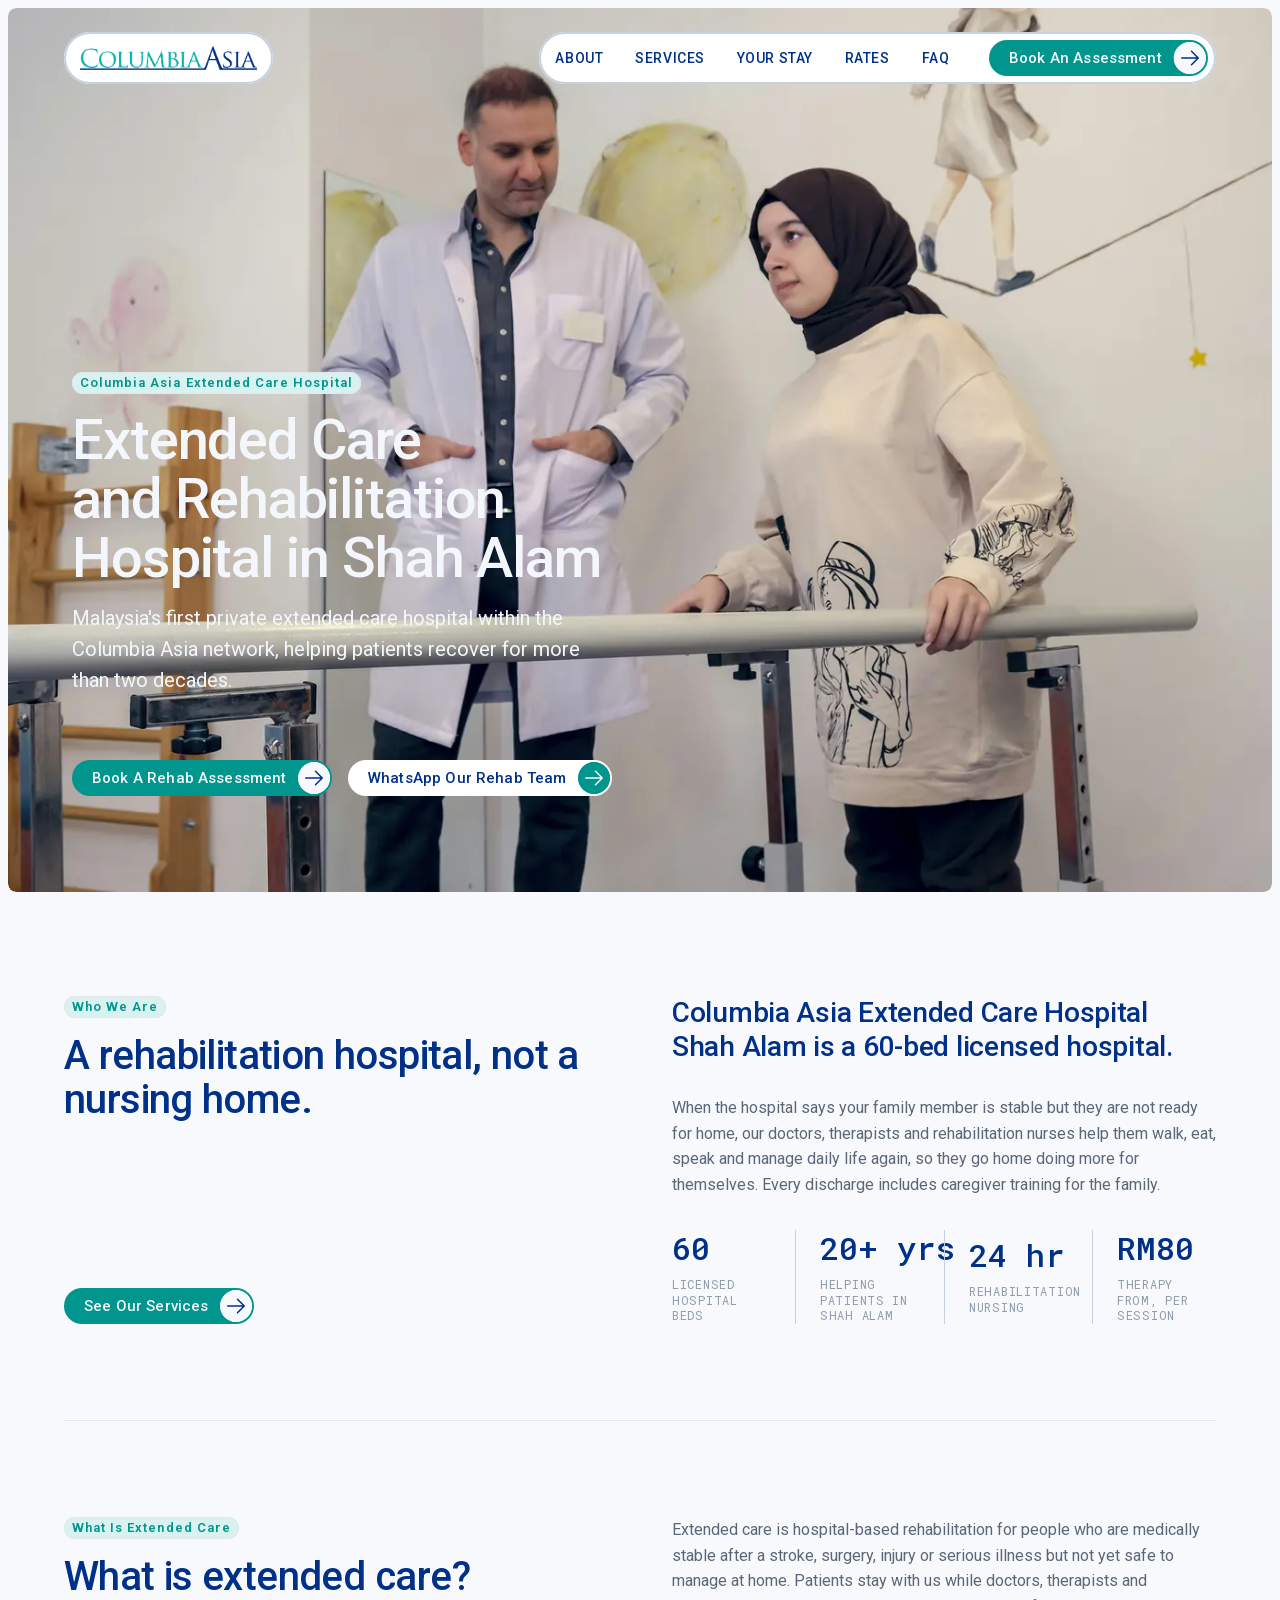
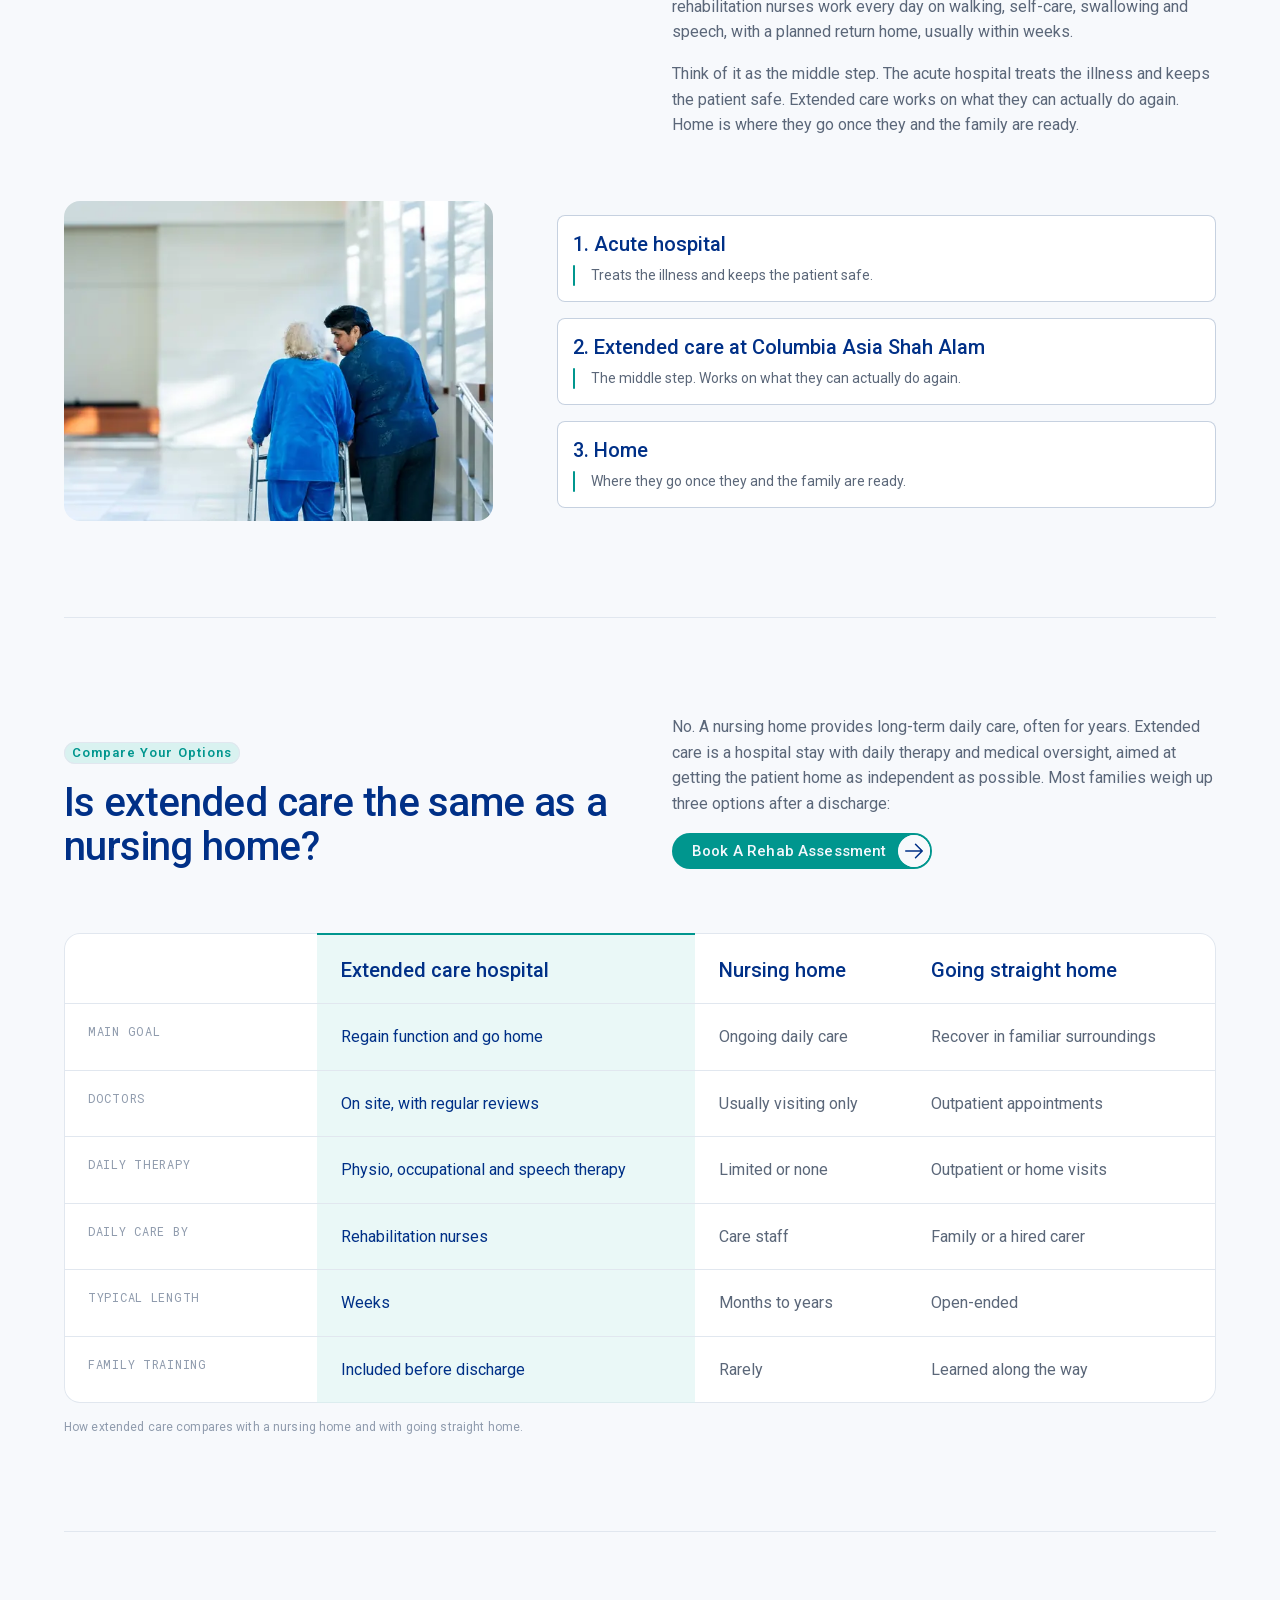
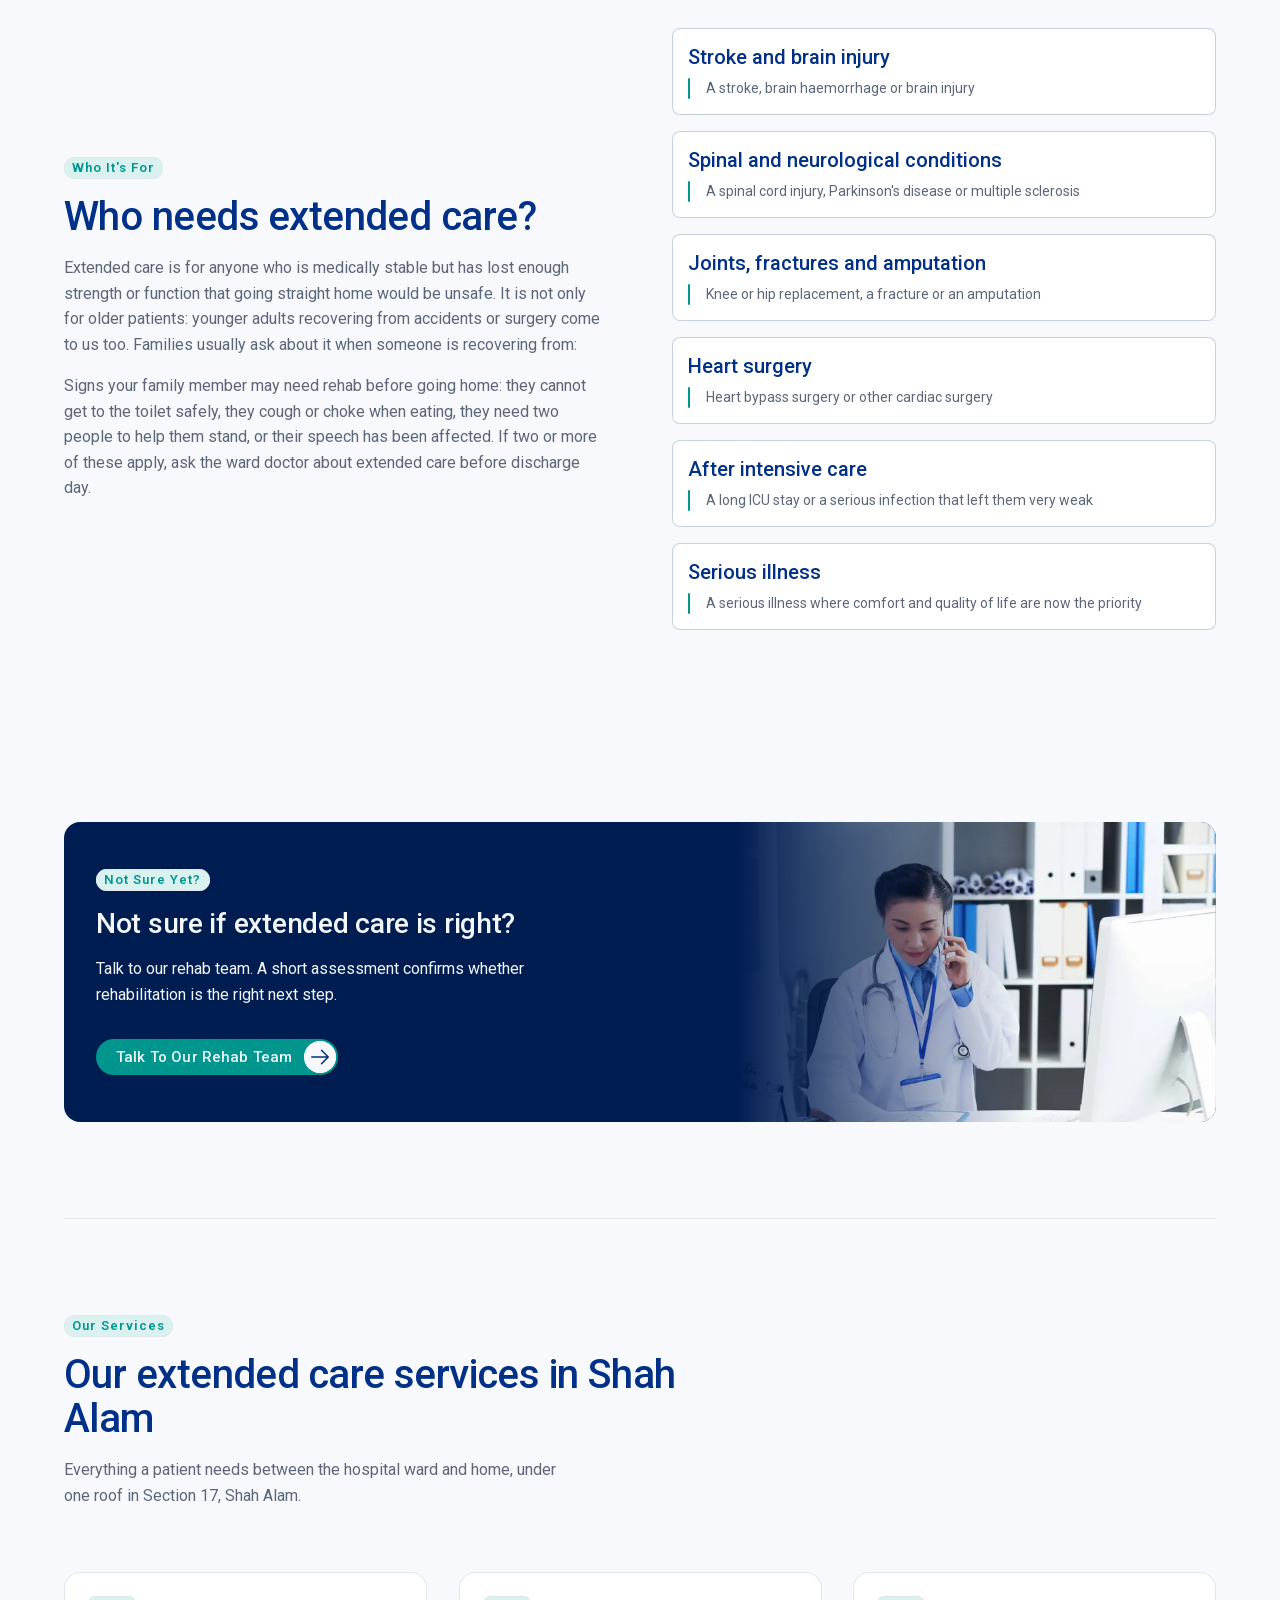
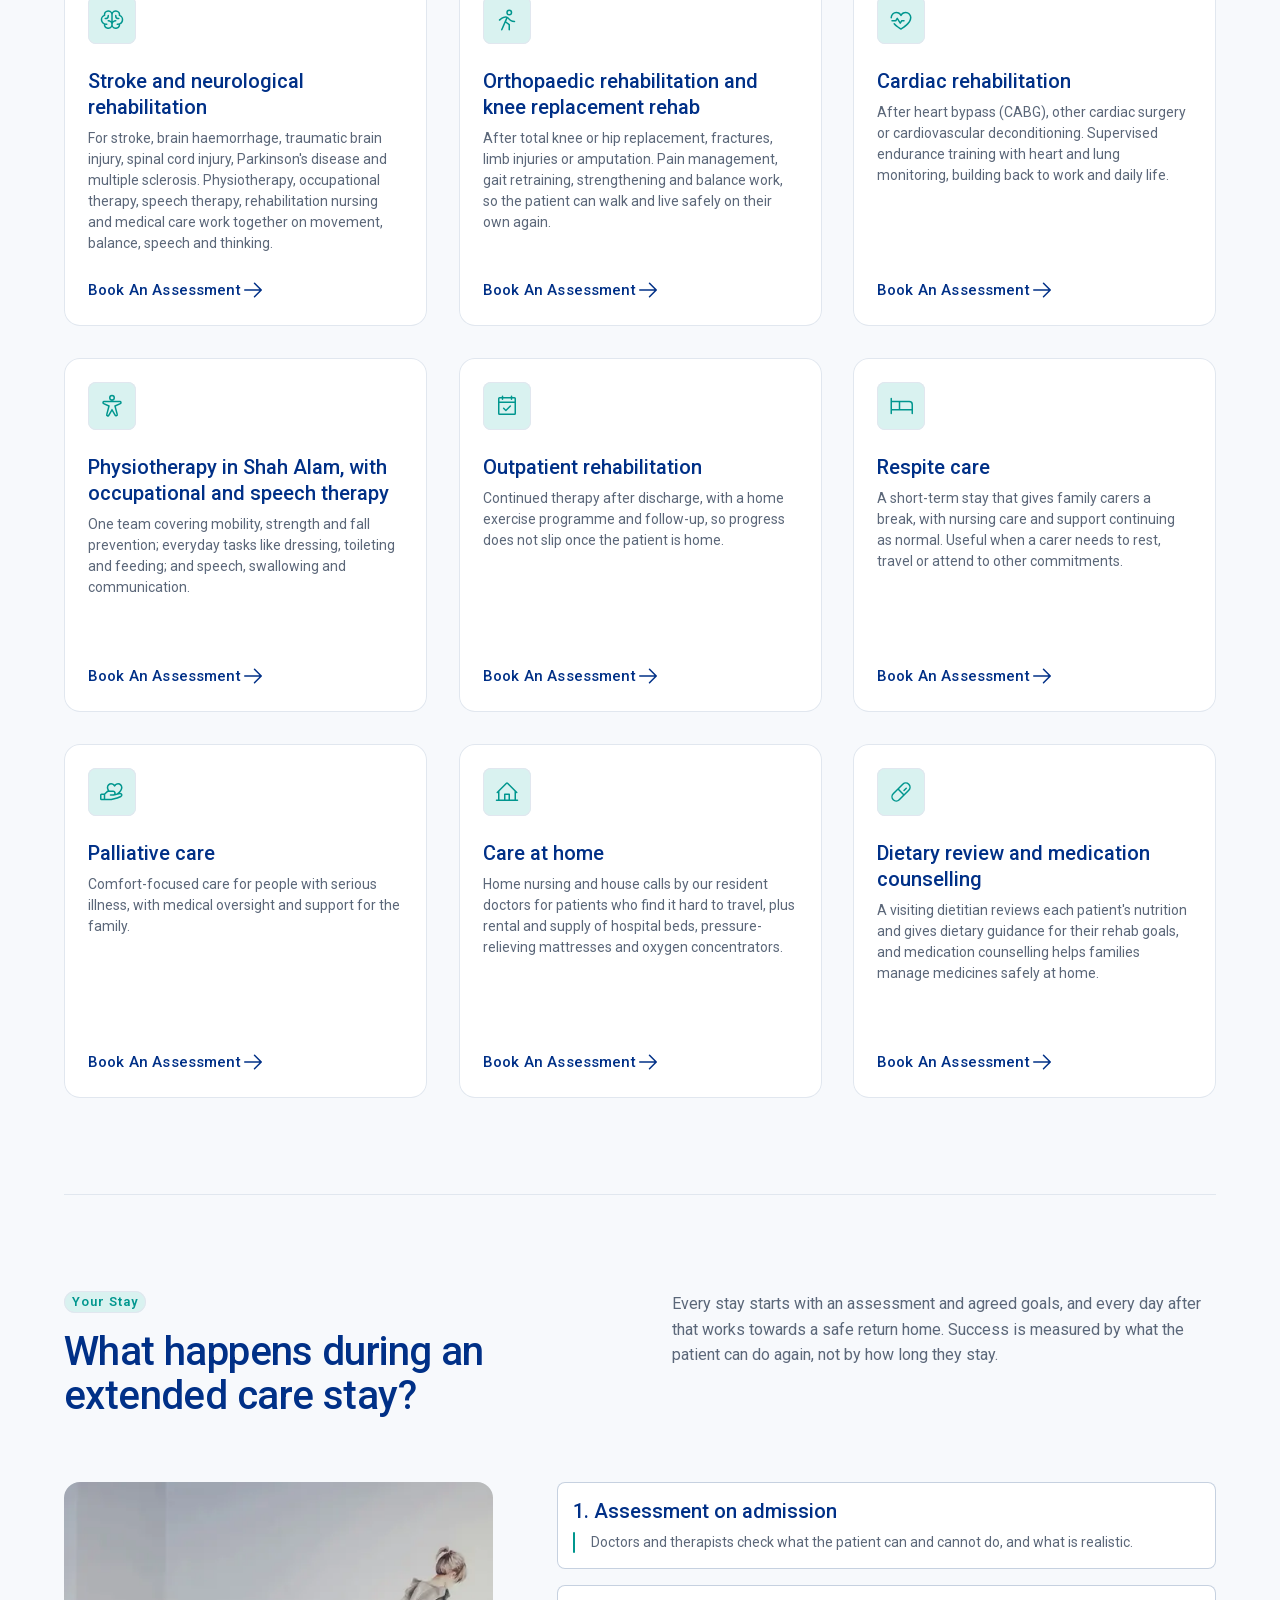
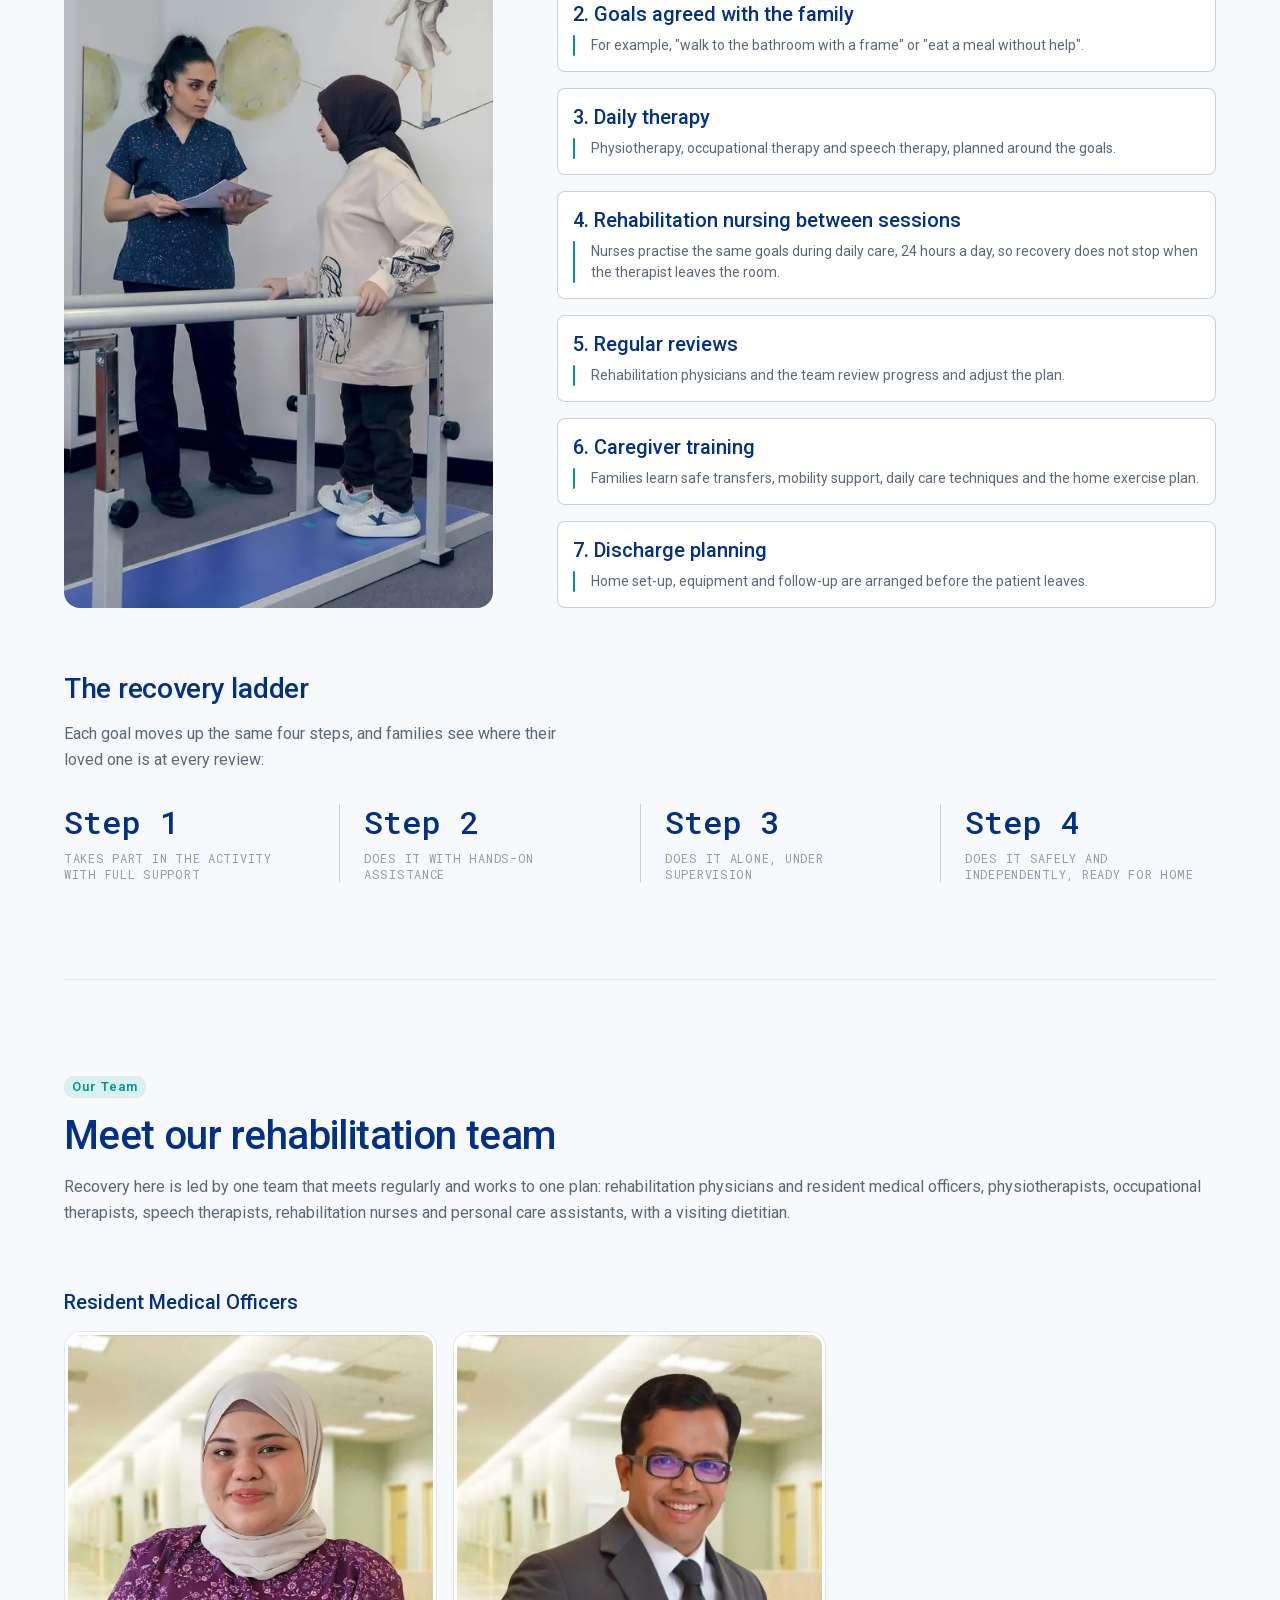
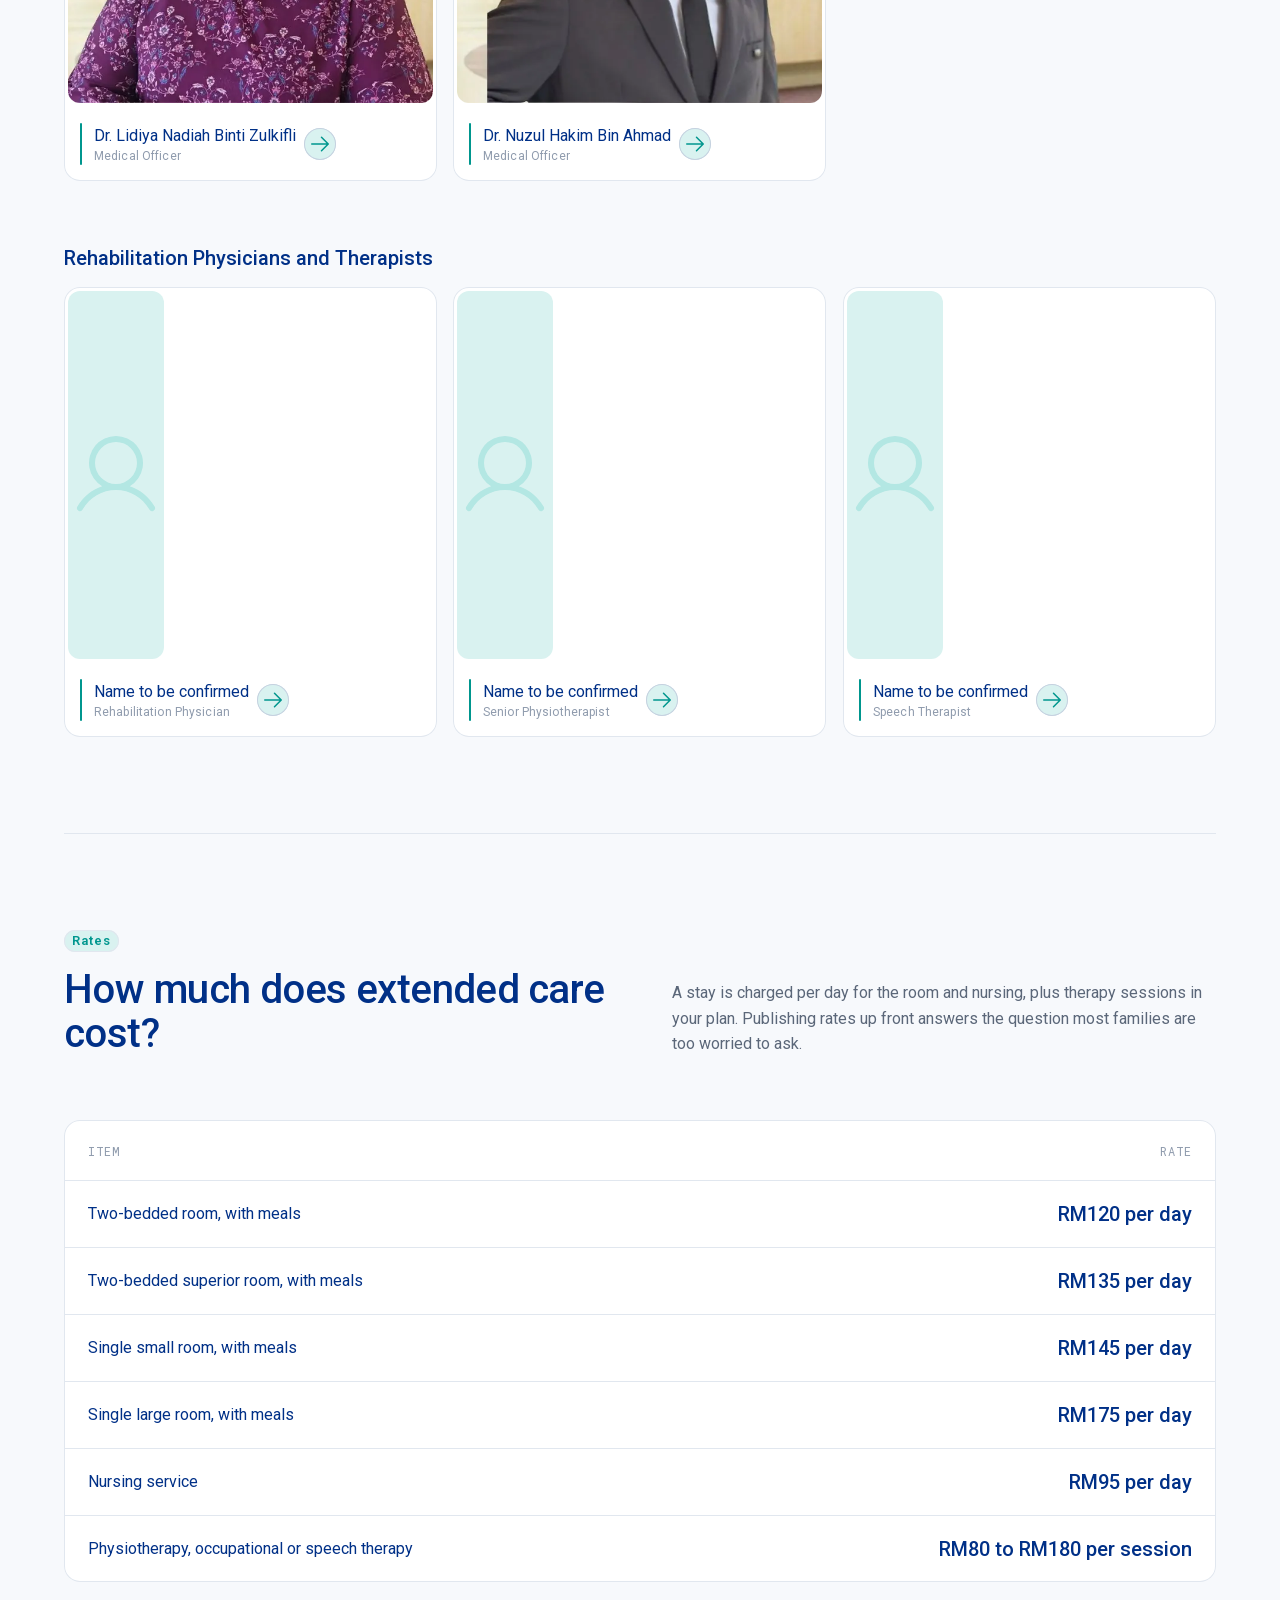
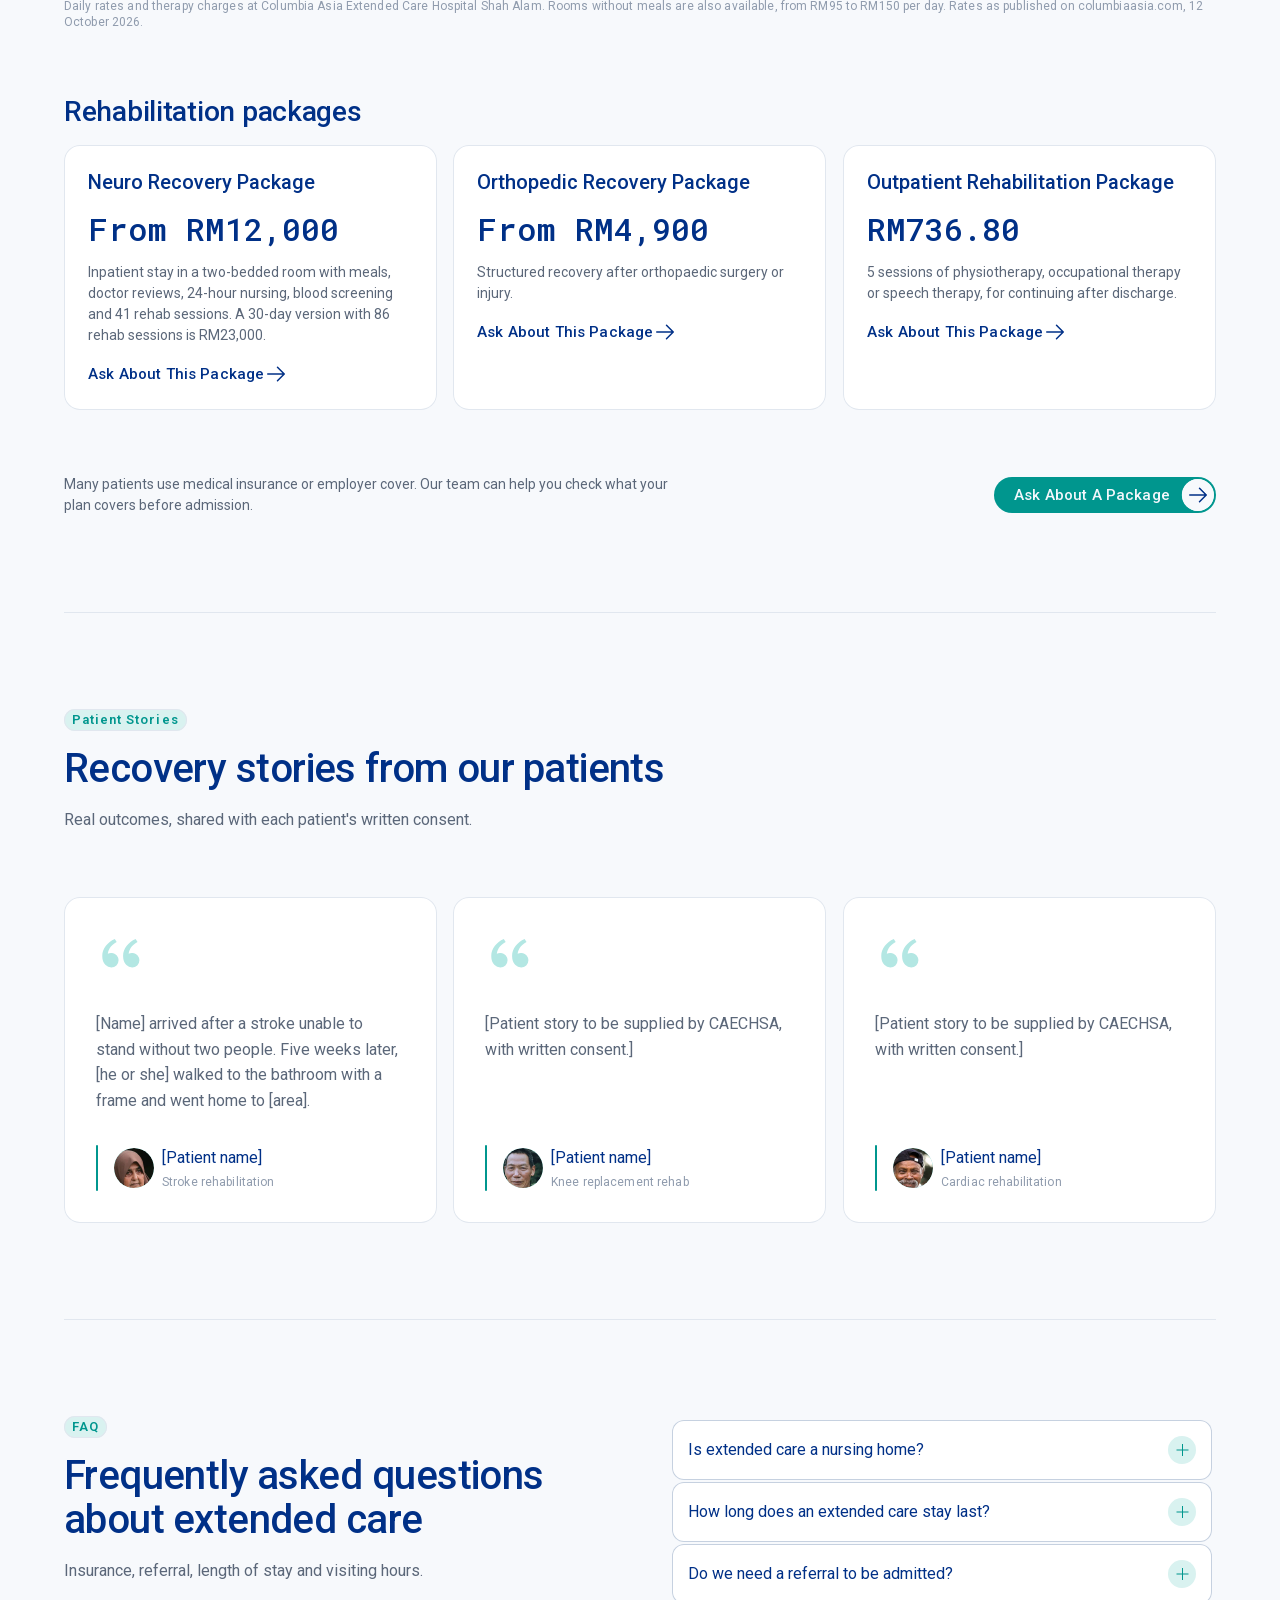
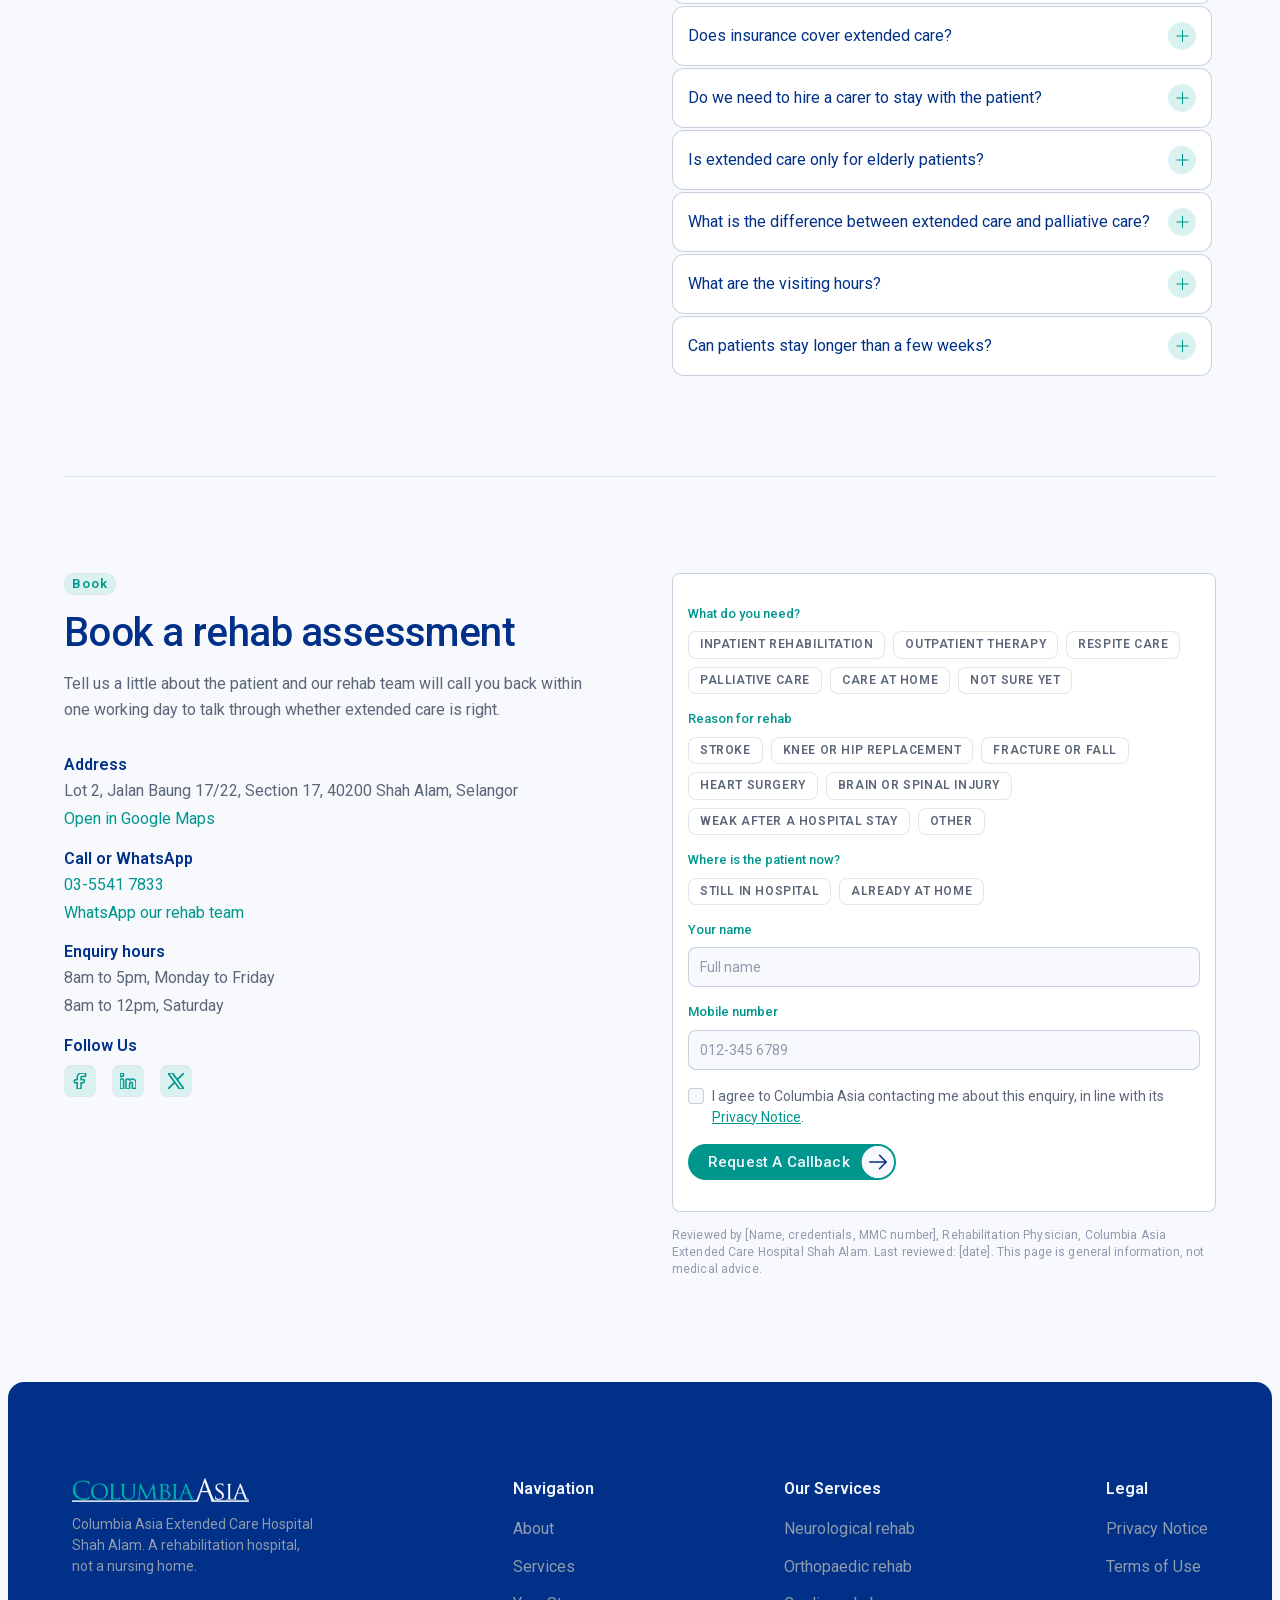
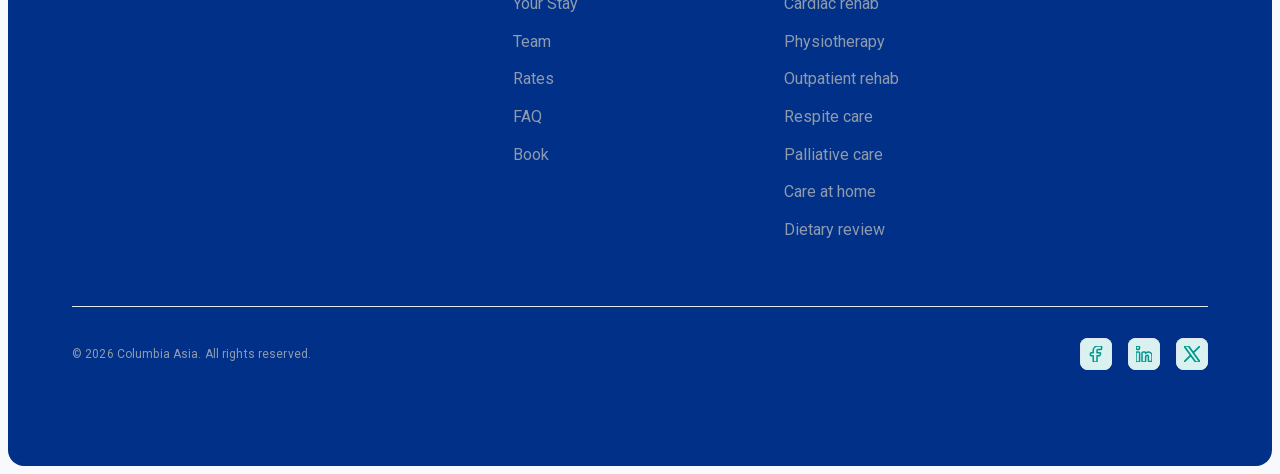
==== commit 832d64bc: "Hero slideshow, uniform cards, patient photos, non-scrolling table - Hero cycles through four rehab " ====
--- a/index.html
+++ b/index.html
@@ -47,9 +47,7 @@
 <main id="main">
 <section class="hero" id="top" aria-label="Extended care at Columbia Asia Shah Alam">
   <figure class="hero__frame">
-    <img class="hero__img" src="img/hero-1440.webp" srcset="img/hero-960.webp 960w, img/hero-1440.webp 1440w, img/hero-2000.webp 2000w"
-      sizes="calc(100vw - 16px)" width="2000" height="1333" fetchpriority="high"
-      alt="Physiotherapist guiding a patient as she walks between parallel bars during a rehabilitation session">
+    <div class="hero__slides"><img class="hero__img is-on" src="img/hero-1440.webp" srcset="img/hero-960.webp 960w, img/hero-1440.webp 1440w, img/hero-2000.webp 2000w" sizes="calc(100vw - 16px)" width="2000" height="1333" fetchpriority="high" style="--pos-m:62% 50%" alt="Physiotherapist guiding a patient as she walks between parallel bars during a rehabilitation session"><img class="hero__img" data-src="img/hero-2-1440.webp" data-srcset="img/hero-2-960.webp 960w, img/hero-2-1440.webp 1440w, img/hero-2-2000.webp 2000w" sizes="calc(100vw - 16px)" width="2000" height="1333" decoding="async" style="--pos-m:45% 50%" alt="Physiotherapist supporting an older man&#x27;s arm during stretching exercises"><img class="hero__img" data-src="img/hero-3-1440.webp" data-srcset="img/hero-3-960.webp 960w, img/hero-3-1440.webp 1440w, img/hero-3-2000.webp 2000w" sizes="calc(100vw - 16px)" width="2000" height="1333" decoding="async" style="--pos-m:45% 50%" alt="Older woman exercising on rehabilitation equipment"><img class="hero__img" data-src="img/hero-4-1440.webp" data-srcset="img/hero-4-960.webp 960w, img/hero-4-1440.webp 1440w, img/hero-4-2000.webp 2000w" sizes="calc(100vw - 16px)" width="2000" height="1333" decoding="async" style="--pos-m:50% 50%" alt="Older man holding the hand of a patient wearing a pulse oximeter"></div>
     <div class="hero__content">
       <div class="hero__stack">
         <div class="hero__text">
@@ -117,13 +115,13 @@
       </div>
     </div>
     <div class="rt__block" data-r="1" data-d="1.0">
-      <div class="tcard"><div class="tcard__scroll">
+      <div class="tcard">
         <table class="tbl tbl--compare">
           <caption class="sr-only">How extended care compares with a nursing home and with going straight home.</caption>
           <thead><tr><th scope="col"><span class="sr-only">Compared on</span></th><th scope="col" class="t-h4 hi">Extended care hospital</th><th scope="col" class="t-h4">Nursing home</th><th scope="col" class="t-h4">Going straight home</th></tr></thead>
-          <tbody><tr><th scope="row" class="t-label">Main goal</th><td class="t-body hi c-ink">Regain function and go home</td><td class="t-body">Ongoing daily care</td><td class="t-body">Recover in familiar surroundings</td></tr><tr><th scope="row" class="t-label">Doctors</th><td class="t-body hi c-ink">On site, with regular reviews</td><td class="t-body">Usually visiting only</td><td class="t-body">Outpatient appointments</td></tr><tr><th scope="row" class="t-label">Daily therapy</th><td class="t-body hi c-ink">Physio, occupational and speech therapy</td><td class="t-body">Limited or none</td><td class="t-body">Outpatient or home visits</td></tr><tr><th scope="row" class="t-label">Daily care by</th><td class="t-body hi c-ink">Rehabilitation nurses</td><td class="t-body">Care staff</td><td class="t-body">Family or a hired carer</td></tr><tr><th scope="row" class="t-label">Typical length</th><td class="t-body hi c-ink">Weeks</td><td class="t-body">Months to years</td><td class="t-body">Open-ended</td></tr><tr><th scope="row" class="t-label">Family training</th><td class="t-body hi c-ink">Included before discharge</td><td class="t-body">Rarely</td><td class="t-body">Learned along the way</td></tr></tbody>
+          <tbody><tr><th scope="row" class="t-label">Main goal</th><td class="t-body hi c-ink" data-col="Extended care hospital">Regain function and go home</td><td class="t-body" data-col="Nursing home">Ongoing daily care</td><td class="t-body" data-col="Going straight home">Recover in familiar surroundings</td></tr><tr><th scope="row" class="t-label">Doctors</th><td class="t-body hi c-ink" data-col="Extended care hospital">On site, with regular reviews</td><td class="t-body" data-col="Nursing home">Usually visiting only</td><td class="t-body" data-col="Going straight home">Outpatient appointments</td></tr><tr><th scope="row" class="t-label">Daily therapy</th><td class="t-body hi c-ink" data-col="Extended care hospital">Physio, occupational and speech therapy</td><td class="t-body" data-col="Nursing home">Limited or none</td><td class="t-body" data-col="Going straight home">Outpatient or home visits</td></tr><tr><th scope="row" class="t-label">Daily care by</th><td class="t-body hi c-ink" data-col="Extended care hospital">Rehabilitation nurses</td><td class="t-body" data-col="Nursing home">Care staff</td><td class="t-body" data-col="Going straight home">Family or a hired carer</td></tr><tr><th scope="row" class="t-label">Typical length</th><td class="t-body hi c-ink" data-col="Extended care hospital">Weeks</td><td class="t-body" data-col="Nursing home">Months to years</td><td class="t-body" data-col="Going straight home">Open-ended</td></tr><tr><th scope="row" class="t-label">Family training</th><td class="t-body hi c-ink" data-col="Extended care hospital">Included before discharge</td><td class="t-body" data-col="Nursing home">Rarely</td><td class="t-body" data-col="Going straight home">Learned along the way</td></tr></tbody>
         </table>
-      </div></div>
+      </div>
       <p class="t-meta caption" aria-hidden="true">How extended care compares with a nursing home and with going straight home.</p>
     </div>
   </div>
@@ -172,47 +170,47 @@
       <article class="svc hov" id="neuro-rehab" data-r="1" data-d="0.3">
         <div class="icon-tile"><svg aria-hidden="true" focusable="false" xmlns="http://www.w3.org/2000/svg" viewBox="0 0 256 256" fill="currentColor"><path d="M248,124a56.11,56.11,0,0,0-32-50.61V72a48,48,0,0,0-88-26.49A48,48,0,0,0,40,72v1.39a56,56,0,0,0,0,101.2V176a48,48,0,0,0,88,26.49A48,48,0,0,0,216,176v-1.41A56.09,56.09,0,0,0,248,124ZM88,208a32,32,0,0,1-31.81-28.56A55.87,55.87,0,0,0,64,180h8a8,8,0,0,0,0-16H64A40,40,0,0,1,50.67,86.27,8,8,0,0,0,56,78.73V72a32,32,0,0,1,64,0v68.26A47.8,47.8,0,0,0,88,128a8,8,0,0,0,0,16,32,32,0,0,1,0,64Zm104-44h-8a8,8,0,0,0,0,16h8a55.87,55.87,0,0,0,7.81-.56A32,32,0,1,1,168,144a8,8,0,0,0,0-16,47.8,47.8,0,0,0-32,12.26V72a32,32,0,0,1,64,0v6.73a8,8,0,0,0,5.33,7.54A40,40,0,0,1,192,164Zm16-52a8,8,0,0,1-8,8h-4a36,36,0,0,1-36-36V80a8,8,0,0,1,16,0v4a20,20,0,0,0,20,20h4A8,8,0,0,1,208,112ZM60,120H56a8,8,0,0,1,0-16h4A20,20,0,0,0,80,84V80a8,8,0,0,1,16,0v4A36,36,0,0,1,60,120Z"/></svg></div>
         <div class="svc__text"><h3 class="t-h4">Stroke and neurological rehabilitation</h3><p class="t-small">For stroke, brain haemorrhage, traumatic brain injury, spinal cord injury, Parkinson&#x27;s disease and multiple sclerosis. Physiotherapy, occupational therapy, speech therapy, rehabilitation nursing and medical care work together on movement, balance, speech and thinking.</p></div>
-        <a href="#book" data-need="Inpatient rehabilitation" data-reason="Stroke" aria-label="Book an assessment for stroke and neurological rehabilitation"><span class="cta-link"><span class="cta-link__t t-btn">Book an assessment</span><span class="cta-link__a"><svg aria-hidden="true" focusable="false" xmlns="http://www.w3.org/2000/svg" viewBox="0 0 256 256" fill="currentColor"><path d="M221.66,133.66l-72,72a8,8,0,0,1-11.32-11.32L196.69,136H40a8,8,0,0,1,0-16H196.69L138.34,61.66a8,8,0,0,1,11.32-11.32l72,72A8,8,0,0,1,221.66,133.66Z"/></svg></span></span></a>
+        <a class="svc__cta" href="#book" data-need="Inpatient rehabilitation" data-reason="Stroke" aria-label="Book an assessment for stroke and neurological rehabilitation"><span class="cta-link"><span class="cta-link__t t-btn">Book an assessment</span><span class="cta-link__a"><svg aria-hidden="true" focusable="false" xmlns="http://www.w3.org/2000/svg" viewBox="0 0 256 256" fill="currentColor"><path d="M221.66,133.66l-72,72a8,8,0,0,1-11.32-11.32L196.69,136H40a8,8,0,0,1,0-16H196.69L138.34,61.66a8,8,0,0,1,11.32-11.32l72,72A8,8,0,0,1,221.66,133.66Z"/></svg></span></span></a>
       </article>
       <article class="svc hov" id="ortho-rehab" data-r="1" data-d="0.5">
         <div class="icon-tile"><svg aria-hidden="true" focusable="false" xmlns="http://www.w3.org/2000/svg" viewBox="0 0 256 256" fill="currentColor"><path d="M152,80a32,32,0,1,0-32-32A32,32,0,0,0,152,80Zm0-48a16,16,0,1,1-16,16A16,16,0,0,1,152,32Zm64,112a8,8,0,0,1-8,8c-35.31,0-52.95-17.81-67.12-32.12-2.74-2.77-5.36-5.4-8-7.84l-13.43,30.88,37.2,26.57A8,8,0,0,1,160,176v56a8,8,0,0,1-16,0V180.12l-31.07-22.2L79.34,235.19A8,8,0,0,1,72,240a7.84,7.84,0,0,1-3.19-.67,8,8,0,0,1-4.15-10.52l54.08-124.37c-9.31-1.65-20.92,1.2-34.7,8.58a163.88,163.88,0,0,0-30.57,21.77,8,8,0,0,1-10.95-11.66c2.5-2.35,61.69-57.23,98.72-25.08,3.83,3.32,7.48,7,11,10.57C166.19,122.7,179.36,136,208,136A8,8,0,0,1,216,144Z"/></svg></div>
         <div class="svc__text"><h3 class="t-h4">Orthopaedic rehabilitation and knee replacement rehab</h3><p class="t-small">After total knee or hip replacement, fractures, limb injuries or amputation. Pain management, gait retraining, strengthening and balance work, so the patient can walk and live safely on their own again.</p></div>
-        <a href="#book" data-need="Inpatient rehabilitation" data-reason="Knee or hip replacement" aria-label="Book an assessment for orthopaedic rehabilitation and knee replacement rehab"><span class="cta-link"><span class="cta-link__t t-btn">Book an assessment</span><span class="cta-link__a"><svg aria-hidden="true" focusable="false" xmlns="http://www.w3.org/2000/svg" viewBox="0 0 256 256" fill="currentColor"><path d="M221.66,133.66l-72,72a8,8,0,0,1-11.32-11.32L196.69,136H40a8,8,0,0,1,0-16H196.69L138.34,61.66a8,8,0,0,1,11.32-11.32l72,72A8,8,0,0,1,221.66,133.66Z"/></svg></span></span></a>
+        <a class="svc__cta" href="#book" data-need="Inpatient rehabilitation" data-reason="Knee or hip replacement" aria-label="Book an assessment for orthopaedic rehabilitation and knee replacement rehab"><span class="cta-link"><span class="cta-link__t t-btn">Book an assessment</span><span class="cta-link__a"><svg aria-hidden="true" focusable="false" xmlns="http://www.w3.org/2000/svg" viewBox="0 0 256 256" fill="currentColor"><path d="M221.66,133.66l-72,72a8,8,0,0,1-11.32-11.32L196.69,136H40a8,8,0,0,1,0-16H196.69L138.34,61.66a8,8,0,0,1,11.32-11.32l72,72A8,8,0,0,1,221.66,133.66Z"/></svg></span></span></a>
       </article>
       <article class="svc hov" id="cardiac-rehab" data-r="1" data-d="0.7">
         <div class="icon-tile"><svg aria-hidden="true" focusable="false" xmlns="http://www.w3.org/2000/svg" viewBox="0 0 256 256" fill="currentColor"><path d="M72,144H32a8,8,0,0,1,0-16H67.72l13.62-20.44a8,8,0,0,1,13.32,0l25.34,38,9.34-14A8,8,0,0,1,136,128h24a8,8,0,0,1,0,16H140.28l-13.62,20.44a8,8,0,0,1-13.32,0L88,126.42l-9.34,14A8,8,0,0,1,72,144ZM178,40c-20.65,0-38.73,8.88-50,23.89C116.73,48.88,98.65,40,78,40a62.07,62.07,0,0,0-62,62c0,.75,0,1.5,0,2.25a8,8,0,1,0,16-.5c0-.58,0-1.17,0-1.75A46.06,46.06,0,0,1,78,56c19.45,0,35.78,10.36,42.6,27a8,8,0,0,0,14.8,0c6.82-16.67,23.15-27,42.6-27a46.06,46.06,0,0,1,46,46c0,53.61-77.76,102.15-96,112.8-10.83-6.31-42.63-26-66.68-52.21a8,8,0,1,0-11.8,10.82c31.17,34,72.93,56.68,74.69,57.63a8,8,0,0,0,7.58,0C136.21,228.66,240,172,240,102A62.07,62.07,0,0,0,178,40Z"/></svg></div>
         <div class="svc__text"><h3 class="t-h4">Cardiac rehabilitation</h3><p class="t-small">After heart bypass (CABG), other cardiac surgery or cardiovascular deconditioning. Supervised endurance training with heart and lung monitoring, building back to work and daily life.</p></div>
-        <a href="#book" data-need="Inpatient rehabilitation" data-reason="Heart surgery" aria-label="Book an assessment for cardiac rehabilitation"><span class="cta-link"><span class="cta-link__t t-btn">Book an assessment</span><span class="cta-link__a"><svg aria-hidden="true" focusable="false" xmlns="http://www.w3.org/2000/svg" viewBox="0 0 256 256" fill="currentColor"><path d="M221.66,133.66l-72,72a8,8,0,0,1-11.32-11.32L196.69,136H40a8,8,0,0,1,0-16H196.69L138.34,61.66a8,8,0,0,1,11.32-11.32l72,72A8,8,0,0,1,221.66,133.66Z"/></svg></span></span></a>
+        <a class="svc__cta" href="#book" data-need="Inpatient rehabilitation" data-reason="Heart surgery" aria-label="Book an assessment for cardiac rehabilitation"><span class="cta-link"><span class="cta-link__t t-btn">Book an assessment</span><span class="cta-link__a"><svg aria-hidden="true" focusable="false" xmlns="http://www.w3.org/2000/svg" viewBox="0 0 256 256" fill="currentColor"><path d="M221.66,133.66l-72,72a8,8,0,0,1-11.32-11.32L196.69,136H40a8,8,0,0,1,0-16H196.69L138.34,61.66a8,8,0,0,1,11.32-11.32l72,72A8,8,0,0,1,221.66,133.66Z"/></svg></span></span></a>
       </article>
       <article class="svc hov" id="therapy" data-r="1" data-d="0.3">
         <div class="icon-tile"><svg aria-hidden="true" focusable="false" xmlns="http://www.w3.org/2000/svg" viewBox="0 0 256 256" fill="currentColor"><path d="M160,40a32,32,0,1,0-32,32A32,32,0,0,0,160,40ZM128,56a16,16,0,1,1,16-16A16,16,0,0,1,128,56ZM231.5,87.71A19.62,19.62,0,0,0,212,72H44a20,20,0,0,0-8.38,38.16l.13,0,50.75,22.35-21,79.72A20,20,0,0,0,102,228.8l26-44.87,26,44.87a20,20,0,0,0,36.4-16.52l-21-79.72,50.75-22.35.13,0A19.64,19.64,0,0,0,231.5,87.71Zm-17.8,7.9-56.93,25.06a8,8,0,0,0-4.51,9.36L175.13,217a7,7,0,0,0,.49,1.35,4,4,0,0,1-5,5.45,4,4,0,0,1-2.25-2.07,6.31,6.31,0,0,0-.34-.63L134.92,164a8,8,0,0,0-13.84,0L88,221.05a6.31,6.31,0,0,0-.34.63,4,4,0,0,1-2.25,2.07,4,4,0,0,1-5-5.45,7,7,0,0,0,.49-1.35L103.74,130a8,8,0,0,0-4.51-9.36L42.3,95.61A4,4,0,0,1,44,88H212a4,4,0,0,1,1.73,7.61Z"/></svg></div>
         <div class="svc__text"><h3 class="t-h4">Physiotherapy in Shah Alam, with occupational and speech therapy</h3><p class="t-small">One team covering mobility, strength and fall prevention; everyday tasks like dressing, toileting and feeding; and speech, swallowing and communication.</p></div>
-        <a href="#book" data-need="Outpatient therapy" aria-label="Book an assessment for physiotherapy in shah alam, with occupational and speech therapy"><span class="cta-link"><span class="cta-link__t t-btn">Book an assessment</span><span class="cta-link__a"><svg aria-hidden="true" focusable="false" xmlns="http://www.w3.org/2000/svg" viewBox="0 0 256 256" fill="currentColor"><path d="M221.66,133.66l-72,72a8,8,0,0,1-11.32-11.32L196.69,136H40a8,8,0,0,1,0-16H196.69L138.34,61.66a8,8,0,0,1,11.32-11.32l72,72A8,8,0,0,1,221.66,133.66Z"/></svg></span></span></a>
+        <a class="svc__cta" href="#book" data-need="Outpatient therapy" aria-label="Book an assessment for physiotherapy in shah alam, with occupational and speech therapy"><span class="cta-link"><span class="cta-link__t t-btn">Book an assessment</span><span class="cta-link__a"><svg aria-hidden="true" focusable="false" xmlns="http://www.w3.org/2000/svg" viewBox="0 0 256 256" fill="currentColor"><path d="M221.66,133.66l-72,72a8,8,0,0,1-11.32-11.32L196.69,136H40a8,8,0,0,1,0-16H196.69L138.34,61.66a8,8,0,0,1,11.32-11.32l72,72A8,8,0,0,1,221.66,133.66Z"/></svg></span></span></a>
       </article>
       <article class="svc hov" id="outpatient" data-r="1" data-d="0.5">
         <div class="icon-tile"><svg aria-hidden="true" focusable="false" xmlns="http://www.w3.org/2000/svg" viewBox="0 0 256 256" fill="currentColor"><path d="M208,32H184V24a8,8,0,0,0-16,0v8H88V24a8,8,0,0,0-16,0v8H48A16,16,0,0,0,32,48V208a16,16,0,0,0,16,16H208a16,16,0,0,0,16-16V48A16,16,0,0,0,208,32ZM72,48v8a8,8,0,0,0,16,0V48h80v8a8,8,0,0,0,16,0V48h24V80H48V48ZM208,208H48V96H208V208Zm-38.34-85.66a8,8,0,0,1,0,11.32l-48,48a8,8,0,0,1-11.32,0l-24-24a8,8,0,0,1,11.32-11.32L116,164.69l42.34-42.35A8,8,0,0,1,169.66,122.34Z"/></svg></div>
         <div class="svc__text"><h3 class="t-h4">Outpatient rehabilitation</h3><p class="t-small">Continued therapy after discharge, with a home exercise programme and follow-up, so progress does not slip once the patient is home.</p></div>
-        <a href="#book" data-need="Outpatient therapy" aria-label="Book an assessment for outpatient rehabilitation"><span class="cta-link"><span class="cta-link__t t-btn">Book an assessment</span><span class="cta-link__a"><svg aria-hidden="true" focusable="false" xmlns="http://www.w3.org/2000/svg" viewBox="0 0 256 256" fill="currentColor"><path d="M221.66,133.66l-72,72a8,8,0,0,1-11.32-11.32L196.69,136H40a8,8,0,0,1,0-16H196.69L138.34,61.66a8,8,0,0,1,11.32-11.32l72,72A8,8,0,0,1,221.66,133.66Z"/></svg></span></span></a>
+        <a class="svc__cta" href="#book" data-need="Outpatient therapy" aria-label="Book an assessment for outpatient rehabilitation"><span class="cta-link"><span class="cta-link__t t-btn">Book an assessment</span><span class="cta-link__a"><svg aria-hidden="true" focusable="false" xmlns="http://www.w3.org/2000/svg" viewBox="0 0 256 256" fill="currentColor"><path d="M221.66,133.66l-72,72a8,8,0,0,1-11.32-11.32L196.69,136H40a8,8,0,0,1,0-16H196.69L138.34,61.66a8,8,0,0,1,11.32-11.32l72,72A8,8,0,0,1,221.66,133.66Z"/></svg></span></span></a>
       </article>
       <article class="svc hov" id="respite" data-r="1" data-d="0.7">
         <div class="icon-tile"><svg aria-hidden="true" focusable="false" xmlns="http://www.w3.org/2000/svg" viewBox="0 0 256 256" fill="currentColor"><path d="M216,72H32V48a8,8,0,0,0-16,0V208a8,8,0,0,0,16,0V176H240v32a8,8,0,0,0,16,0V112A40,40,0,0,0,216,72ZM32,88h72v72H32Zm88,72V88h96a24,24,0,0,1,24,24v48Z"/></svg></div>
         <div class="svc__text"><h3 class="t-h4">Respite care</h3><p class="t-small">A short-term stay that gives family carers a break, with nursing care and support continuing as normal. Useful when a carer needs to rest, travel or attend to other commitments.</p></div>
-        <a href="#book" data-need="Respite care" aria-label="Book an assessment for respite care"><span class="cta-link"><span class="cta-link__t t-btn">Book an assessment</span><span class="cta-link__a"><svg aria-hidden="true" focusable="false" xmlns="http://www.w3.org/2000/svg" viewBox="0 0 256 256" fill="currentColor"><path d="M221.66,133.66l-72,72a8,8,0,0,1-11.32-11.32L196.69,136H40a8,8,0,0,1,0-16H196.69L138.34,61.66a8,8,0,0,1,11.32-11.32l72,72A8,8,0,0,1,221.66,133.66Z"/></svg></span></span></a>
+        <a class="svc__cta" href="#book" data-need="Respite care" aria-label="Book an assessment for respite care"><span class="cta-link"><span class="cta-link__t t-btn">Book an assessment</span><span class="cta-link__a"><svg aria-hidden="true" focusable="false" xmlns="http://www.w3.org/2000/svg" viewBox="0 0 256 256" fill="currentColor"><path d="M221.66,133.66l-72,72a8,8,0,0,1-11.32-11.32L196.69,136H40a8,8,0,0,1,0-16H196.69L138.34,61.66a8,8,0,0,1,11.32-11.32l72,72A8,8,0,0,1,221.66,133.66Z"/></svg></span></span></a>
       </article>
       <article class="svc hov" id="palliative" data-r="1" data-d="0.3">
         <div class="icon-tile"><svg aria-hidden="true" focusable="false" xmlns="http://www.w3.org/2000/svg" viewBox="0 0 256 256" fill="currentColor"><path d="M230.33,141.06a24.34,24.34,0,0,0-18.61-4.77C230.5,117.33,240,98.48,240,80c0-26.47-21.29-48-47.46-48A47.58,47.58,0,0,0,156,48.75,47.58,47.58,0,0,0,119.46,32C93.29,32,72,53.53,72,80c0,11,3.24,21.69,10.06,33a31.87,31.87,0,0,0-14.75,8.4L44.69,144H16A16,16,0,0,0,0,160v40a16,16,0,0,0,16,16H120a7.93,7.93,0,0,0,1.94-.24l64-16a6.94,6.94,0,0,0,1.19-.4L226,182.82l.44-.2a24.6,24.6,0,0,0,3.93-41.56ZM119.46,48A31.15,31.15,0,0,1,148.6,67a8,8,0,0,0,14.8,0,31.15,31.15,0,0,1,29.14-19C209.59,48,224,62.65,224,80c0,19.51-15.79,41.58-45.66,63.9l-11.09,2.55A28,28,0,0,0,140,112H100.68C92.05,100.36,88,90.12,88,80,88,62.65,102.41,48,119.46,48ZM16,160H40v40H16Zm203.43,8.21-38,16.18L119,200H56V155.31l22.63-22.62A15.86,15.86,0,0,1,89.94,128H140a12,12,0,0,1,0,24H112a8,8,0,0,0,0,16h32a8.32,8.32,0,0,0,1.79-.2l67-15.41.31-.08a8.6,8.6,0,0,1,6.3,15.9Z"/></svg></div>
         <div class="svc__text"><h3 class="t-h4">Palliative care</h3><p class="t-small">Comfort-focused care for people with serious illness, with medical oversight and support for the family.</p></div>
-        <a href="#book" data-need="Palliative care" aria-label="Book an assessment for palliative care"><span class="cta-link"><span class="cta-link__t t-btn">Book an assessment</span><span class="cta-link__a"><svg aria-hidden="true" focusable="false" xmlns="http://www.w3.org/2000/svg" viewBox="0 0 256 256" fill="currentColor"><path d="M221.66,133.66l-72,72a8,8,0,0,1-11.32-11.32L196.69,136H40a8,8,0,0,1,0-16H196.69L138.34,61.66a8,8,0,0,1,11.32-11.32l72,72A8,8,0,0,1,221.66,133.66Z"/></svg></span></span></a>
+        <a class="svc__cta" href="#book" data-need="Palliative care" aria-label="Book an assessment for palliative care"><span class="cta-link"><span class="cta-link__t t-btn">Book an assessment</span><span class="cta-link__a"><svg aria-hidden="true" focusable="false" xmlns="http://www.w3.org/2000/svg" viewBox="0 0 256 256" fill="currentColor"><path d="M221.66,133.66l-72,72a8,8,0,0,1-11.32-11.32L196.69,136H40a8,8,0,0,1,0-16H196.69L138.34,61.66a8,8,0,0,1,11.32-11.32l72,72A8,8,0,0,1,221.66,133.66Z"/></svg></span></span></a>
       </article>
       <article class="svc hov" id="care-at-home" data-r="1" data-d="0.5">
         <div class="icon-tile"><svg aria-hidden="true" focusable="false" xmlns="http://www.w3.org/2000/svg" viewBox="0 0 256 256" fill="currentColor"><path d="M240,208H224V136l2.34,2.34A8,8,0,0,0,237.66,127L139.31,28.68a16,16,0,0,0-22.62,0L18.34,127a8,8,0,0,0,11.32,11.31L32,136v72H16a8,8,0,0,0,0,16H240a8,8,0,0,0,0-16ZM48,120l80-80,80,80v88H160V152a8,8,0,0,0-8-8H104a8,8,0,0,0-8,8v56H48Zm96,88H112V160h32Z"/></svg></div>
         <div class="svc__text"><h3 class="t-h4">Care at home</h3><p class="t-small">Home nursing and house calls by our resident doctors for patients who find it hard to travel, plus rental and supply of hospital beds, pressure-relieving mattresses and oxygen concentrators.</p></div>
-        <a href="#book" data-need="Care at home" aria-label="Book an assessment for care at home"><span class="cta-link"><span class="cta-link__t t-btn">Book an assessment</span><span class="cta-link__a"><svg aria-hidden="true" focusable="false" xmlns="http://www.w3.org/2000/svg" viewBox="0 0 256 256" fill="currentColor"><path d="M221.66,133.66l-72,72a8,8,0,0,1-11.32-11.32L196.69,136H40a8,8,0,0,1,0-16H196.69L138.34,61.66a8,8,0,0,1,11.32-11.32l72,72A8,8,0,0,1,221.66,133.66Z"/></svg></span></span></a>
+        <a class="svc__cta" href="#book" data-need="Care at home" aria-label="Book an assessment for care at home"><span class="cta-link"><span class="cta-link__t t-btn">Book an assessment</span><span class="cta-link__a"><svg aria-hidden="true" focusable="false" xmlns="http://www.w3.org/2000/svg" viewBox="0 0 256 256" fill="currentColor"><path d="M221.66,133.66l-72,72a8,8,0,0,1-11.32-11.32L196.69,136H40a8,8,0,0,1,0-16H196.69L138.34,61.66a8,8,0,0,1,11.32-11.32l72,72A8,8,0,0,1,221.66,133.66Z"/></svg></span></span></a>
       </article>
       <article class="svc hov" id="dietary" data-r="1" data-d="0.7">
         <div class="icon-tile"><svg aria-hidden="true" focusable="false" xmlns="http://www.w3.org/2000/svg" viewBox="0 0 256 256" fill="currentColor"><path d="M216.42,39.6a53.26,53.26,0,0,0-75.32,0L39.6,141.09a53.26,53.26,0,0,0,75.32,75.31h0L216.43,114.91A53.31,53.31,0,0,0,216.42,39.6ZM103.61,205.09h0a37.26,37.26,0,0,1-52.7-52.69L96,107.31,148.7,160ZM205.11,103.6,160,148.69,107.32,96l45.1-45.09a37.26,37.26,0,0,1,52.69,52.69ZM189.68,82.34a8,8,0,0,1,0,11.32l-24,24a8,8,0,1,1-11.31-11.32l24-24A8,8,0,0,1,189.68,82.34Z"/></svg></div>
         <div class="svc__text"><h3 class="t-h4">Dietary review and medication counselling</h3><p class="t-small">A visiting dietitian reviews each patient&#x27;s nutrition and gives dietary guidance for their rehab goals, and medication counselling helps families manage medicines safely at home.</p></div>
-        <a href="#book" data-need="Not sure yet" aria-label="Book an assessment for dietary review and medication counselling"><span class="cta-link"><span class="cta-link__t t-btn">Book an assessment</span><span class="cta-link__a"><svg aria-hidden="true" focusable="false" xmlns="http://www.w3.org/2000/svg" viewBox="0 0 256 256" fill="currentColor"><path d="M221.66,133.66l-72,72a8,8,0,0,1-11.32-11.32L196.69,136H40a8,8,0,0,1,0-16H196.69L138.34,61.66a8,8,0,0,1,11.32-11.32l72,72A8,8,0,0,1,221.66,133.66Z"/></svg></span></span></a>
+        <a class="svc__cta" href="#book" data-need="Not sure yet" aria-label="Book an assessment for dietary review and medication counselling"><span class="cta-link"><span class="cta-link__t t-btn">Book an assessment</span><span class="cta-link__a"><svg aria-hidden="true" focusable="false" xmlns="http://www.w3.org/2000/svg" viewBox="0 0 256 256" fill="currentColor"><path d="M221.66,133.66l-72,72a8,8,0,0,1-11.32-11.32L196.69,136H40a8,8,0,0,1,0-16H196.69L138.34,61.66a8,8,0,0,1,11.32-11.32l72,72A8,8,0,0,1,221.66,133.66Z"/></svg></span></span></a>
       </article>
     </div>
   </div>
@@ -363,7 +361,7 @@
         <svg class="tst__q" aria-hidden="true" viewBox="0 0 24 24" fill="currentColor"><path d="M4.583 17.321C3.553 16.227 3 15 3 13.011c0-3.5 2.457-6.637 6.03-8.188l.893 1.378c-3.335 1.804-3.987 4.145-4.247 5.621.537-.278 1.24-.375 1.929-.311 1.804.167 3.226 1.648 3.226 3.489a3.5 3.5 0 0 1-3.5 3.5 3.87 3.87 0 0 1-2.748-1.179m10 0C13.553 16.227 13 15 13 13.011c0-3.5 2.457-6.637 6.03-8.188l.893 1.378c-3.335 1.804-3.987 4.145-4.247 5.621.537-.278 1.24-.375 1.929-.311 1.804.167 3.226 1.648 3.226 3.489a3.5 3.5 0 0 1-3.5 3.5 3.87 3.87 0 0 1-2.748-1.179"/></svg>
         <blockquote class="t-body">[Name] arrived after a stroke unable to stand without two people. Five weeks later, [he or she] walked to the bathroom with a frame and went home to [area].</blockquote>
         <figcaption class="tst__who"><span class="deco"></span>
-          <span class="tst__person"><span class="avatar" aria-hidden="true"><svg aria-hidden="true" focusable="false" xmlns="http://www.w3.org/2000/svg" viewBox="0 0 256 256" fill="currentColor"><path d="M230.92,212c-15.23-26.33-38.7-45.21-66.09-54.16a72,72,0,1,0-73.66,0C63.78,166.78,40.31,185.66,25.08,212a8,8,0,1,0,13.85,8c18.84-32.56,52.14-52,89.07-52s70.23,19.44,89.07,52a8,8,0,1,0,13.85-8ZM72,96a56,56,0,1,1,56,56A56.06,56.06,0,0,1,72,96Z"/></svg></span>
+          <span class="tst__person"><span class="avatar"><img src="img/story-1.webp" width="160" height="160" loading="lazy" alt=""></span>
             <span><span class="t-body c-ink" style="display:block">[Patient name]</span><span class="t-meta">Stroke rehabilitation</span></span></span>
         </figcaption>
       </figure>
@@ -371,7 +369,7 @@
         <svg class="tst__q" aria-hidden="true" viewBox="0 0 24 24" fill="currentColor"><path d="M4.583 17.321C3.553 16.227 3 15 3 13.011c0-3.5 2.457-6.637 6.03-8.188l.893 1.378c-3.335 1.804-3.987 4.145-4.247 5.621.537-.278 1.24-.375 1.929-.311 1.804.167 3.226 1.648 3.226 3.489a3.5 3.5 0 0 1-3.5 3.5 3.87 3.87 0 0 1-2.748-1.179m10 0C13.553 16.227 13 15 13 13.011c0-3.5 2.457-6.637 6.03-8.188l.893 1.378c-3.335 1.804-3.987 4.145-4.247 5.621.537-.278 1.24-.375 1.929-.311 1.804.167 3.226 1.648 3.226 3.489a3.5 3.5 0 0 1-3.5 3.5 3.87 3.87 0 0 1-2.748-1.179"/></svg>
         <blockquote class="t-body">[Patient story to be supplied by CAECHSA, with written consent.]</blockquote>
         <figcaption class="tst__who"><span class="deco"></span>
-          <span class="tst__person"><span class="avatar" aria-hidden="true"><svg aria-hidden="true" focusable="false" xmlns="http://www.w3.org/2000/svg" viewBox="0 0 256 256" fill="currentColor"><path d="M230.92,212c-15.23-26.33-38.7-45.21-66.09-54.16a72,72,0,1,0-73.66,0C63.78,166.78,40.31,185.66,25.08,212a8,8,0,1,0,13.85,8c18.84-32.56,52.14-52,89.07-52s70.23,19.44,89.07,52a8,8,0,1,0,13.85-8ZM72,96a56,56,0,1,1,56,56A56.06,56.06,0,0,1,72,96Z"/></svg></span>
+          <span class="tst__person"><span class="avatar"><img src="img/story-2.webp" width="160" height="160" loading="lazy" alt=""></span>
             <span><span class="t-body c-ink" style="display:block">[Patient name]</span><span class="t-meta">Knee replacement rehab</span></span></span>
         </figcaption>
       </figure>
@@ -379,7 +377,7 @@
         <svg class="tst__q" aria-hidden="true" viewBox="0 0 24 24" fill="currentColor"><path d="M4.583 17.321C3.553 16.227 3 15 3 13.011c0-3.5 2.457-6.637 6.03-8.188l.893 1.378c-3.335 1.804-3.987 4.145-4.247 5.621.537-.278 1.24-.375 1.929-.311 1.804.167 3.226 1.648 3.226 3.489a3.5 3.5 0 0 1-3.5 3.5 3.87 3.87 0 0 1-2.748-1.179m10 0C13.553 16.227 13 15 13 13.011c0-3.5 2.457-6.637 6.03-8.188l.893 1.378c-3.335 1.804-3.987 4.145-4.247 5.621.537-.278 1.24-.375 1.929-.311 1.804.167 3.226 1.648 3.226 3.489a3.5 3.5 0 0 1-3.5 3.5 3.87 3.87 0 0 1-2.748-1.179"/></svg>
         <blockquote class="t-body">[Patient story to be supplied by CAECHSA, with written consent.]</blockquote>
         <figcaption class="tst__who"><span class="deco"></span>
-          <span class="tst__person"><span class="avatar" aria-hidden="true"><svg aria-hidden="true" focusable="false" xmlns="http://www.w3.org/2000/svg" viewBox="0 0 256 256" fill="currentColor"><path d="M230.92,212c-15.23-26.33-38.7-45.21-66.09-54.16a72,72,0,1,0-73.66,0C63.78,166.78,40.31,185.66,25.08,212a8,8,0,1,0,13.85,8c18.84-32.56,52.14-52,89.07-52s70.23,19.44,89.07,52a8,8,0,1,0,13.85-8ZM72,96a56,56,0,1,1,56,56A56.06,56.06,0,0,1,72,96Z"/></svg></span>
+          <span class="tst__person"><span class="avatar"><img src="img/story-3.webp" width="160" height="160" loading="lazy" alt=""></span>
             <span><span class="t-body c-ink" style="display:block">[Patient name]</span><span class="t-meta">Cardiac rehabilitation</span></span></span>
         </figcaption>
       </figure>
--- a/css/site.css
+++ b/css/site.css
@@ -225,8 +225,11 @@
 /* ---------- hero (home "Hero") ---------- */
 .hero { height: 100vh; padding: 8px; display: flex; width: 100%; }
 .hero__frame { flex: 1; position: relative; border-radius: 8px; overflow: clip; display: flex; justify-content: center; }
-.hero__img { position: absolute; inset: 0; width: 100%; height: 100%; object-fit: cover; object-position: 50% 50%; border-radius: 8px; }
-.hero__content { position: relative; width: 100%; max-width: 1440px; padding: 160px 64px 96px; display: flex; align-items: flex-end; }
+.hero__slides { position: absolute; inset: 0; z-index: 0; border-radius: 8px; overflow: hidden; }
+.hero__img { position: absolute; inset: 0; width: 100%; height: 100%; object-fit: cover; object-position: var(--pos, 50% 50%); border-radius: 8px;
+  opacity: 0; transition: opacity 1.2s cubic-bezier(0.4, 0, 0.2, 1); }
+.hero__img.is-on { opacity: 1; }
+.hero__content { position: relative; z-index: 1; width: 100%; max-width: 1440px; padding: 160px 64px 96px; display: flex; align-items: flex-end; }
 .hero__stack { flex: 1; display: flex; flex-direction: column; gap: 64px; }
 .hero__text { display: flex; flex-direction: column; gap: 16px; }
 .hero__ctas { display: flex; align-items: center; gap: 16px; flex-wrap: wrap; }
@@ -234,7 +237,7 @@
 @media (max-width: 809.98px) {
   .hero__content { padding: 120px 16px 32px; }
   .hero__stack { gap: 32px; }
-  .hero__img { object-position: 62% 50%; }
+  .hero__img { object-position: var(--pos-m, 50% 50%); }
 }
 
 /* ---------- 2-column intro with stats (home "About Preview") ---------- */
@@ -303,7 +306,6 @@
 
 /* comparison / rates tables (built from the template's card, hairline and label styles) */
 .tcard { width: 100%; background: var(--card); border-radius: 16px; box-shadow: inset 0 0 0 1px var(--line); overflow: hidden; }
-.tcard__scroll { width: 100%; overflow-x: auto; }
 .tbl { width: 100%; border-collapse: separate; border-spacing: 0; text-align: left; }
 .tbl th, .tbl td { padding: 20px 24px; vertical-align: top; }
 .tbl thead th { vertical-align: bottom; padding-top: 24px; padding-bottom: 20px; }
@@ -319,9 +321,15 @@
 @media (max-width: 809.98px) {
   .tbl th, .tbl td { padding: 12px; }
   .tbl thead th { padding-top: 16px; padding-bottom: 12px; }
-  .tbl--compare { min-width: 600px; }
-  .tbl--compare tbody th, .tbl--compare thead th:first-child { position: sticky; left: 0; background: var(--card); z-index: 1; box-shadow: 1px 0 0 var(--line); }
-  .tbl--compare tbody th { width: 120px; }
+  /* phones: each row becomes a block (no sideways scrolling) */
+  .tbl--compare thead { position: absolute; width: 1px; height: 1px; overflow: hidden; clip: rect(0 0 0 0); }
+  .tbl--compare, .tbl--compare tbody, .tbl--compare tr, .tbl--compare tbody th { display: block; width: 100%; }
+  .tbl--compare tbody tr { padding: 12px; }
+  .tbl--compare tbody tr + tr { box-shadow: inset 0 1px 0 var(--line); }
+  .tbl--compare tbody tr > * { border-top: 0; }
+  .tbl--compare tbody th { padding: 0 0 8px; }
+  .tbl--compare td { display: grid; grid-template-columns: 42% 1fr; gap: 8px; padding: 6px 8px; border-radius: 6px; }
+  .tbl--compare td::before { content: attr(data-col); color: var(--muted); font-weight: 500; }
 }
 
 /* ---------- 2-column text + cards (about "Who We Are") ---------- */
@@ -357,11 +365,12 @@
 /* ---------- services grid (services "Services Grid" + Service Card piA8WtbC_) ---------- */
 .sv .sec__in { flex-direction: column; gap: 64px; }
 .sv__head { display: flex; flex-direction: column; align-items: flex-start; gap: 16px; }
-.sv__grid { display: grid; grid-template-columns: repeat(3, minmax(50px, 1fr)); gap: 32px; width: 100%; align-items: start; }
+.sv__grid { display: grid; grid-template-columns: repeat(3, minmax(50px, 1fr)); grid-auto-rows: 1fr; gap: 32px; width: 100%; align-items: stretch; }
 .svc {
   display: flex; flex-direction: column; align-items: flex-start; gap: 24px; padding: 24px; width: 100%;
-  background: var(--card); border-radius: 16px; box-shadow: inset 0 0 0 1px var(--line); scroll-margin-top: 110px;
-}
+  background: var(--card); border-radius: 16px; box-shadow: inset 0 0 0 1px var(--line); scroll-margin-top: 110px; height: 100%;
+}
+.svc__cta { margin-top: auto; }
 .icon-tile { display: grid; place-items: center; padding: 12px; border-radius: 8px; background: var(--mint); box-shadow: inset 0 0 0 1px var(--line); color: var(--primary); }
 .icon-tile svg { width: 24px; height: 24px; display: block; }
 .svc__text { display: flex; flex-direction: column; gap: 8px; width: 100%; }
@@ -371,7 +380,7 @@
 }
 @media (max-width: 809.98px) {
   .sv .sec__in { gap: 32px; }
-  .sv__grid { display: flex; flex-direction: column; align-items: center; gap: 16px; }
+  .sv__grid { grid-template-columns: minmax(0, 1fr); grid-auto-rows: 1fr; gap: 16px; }
   .svc { gap: 16px; padding: 16px; border-radius: 12px; }
   .icon-tile { padding: 8px; }
   .icon-tile svg { width: 22px; height: 22px; }
@@ -466,17 +475,18 @@
 /* ---------- stories (home "Testimonial" + Testimonial Card) ---------- */
 .st .sec__in { flex-direction: column; align-items: center; gap: 64px; }
 .st__head { display: flex; flex-direction: column; align-items: flex-start; gap: 16px; width: 100%; }
-.st__grid { display: grid; grid-template-columns: repeat(3, minmax(50px, 1fr)); gap: 16px; width: 100%; align-items: start; }
+.st__grid { display: grid; grid-template-columns: repeat(3, minmax(50px, 1fr)); grid-auto-rows: 1fr; gap: 16px; width: 100%; align-items: stretch; }
 .tst { display: flex; flex-direction: column; gap: 32px; padding: 32px; background: var(--card); border-radius: 16px; box-shadow: inset 0 0 0 1px var(--line); }
 .tst__q { width: 50px; height: 50px; color: var(--mint-line); }
-.tst__who { display: flex; align-items: stretch; gap: 16px; }
+.tst__who { display: flex; align-items: stretch; gap: 16px; margin-top: auto; }
 .tst__person { flex: 1; display: flex; align-items: center; gap: 8px; min-width: 0; }
 .avatar { width: 40px; height: 40px; border-radius: 99px; box-shadow: inset 0 0 0 1px var(--mint-line); background: var(--mint); color: var(--mint-line); display: grid; place-items: center; flex: none; overflow: hidden; }
 .avatar svg { width: 60%; height: 60%; }
+.avatar img { width: 100%; height: 100%; object-fit: cover; border-radius: 99px; }
 @media (min-width: 810px) and (max-width: 1199.98px) { .st .sec__in { gap: 32px; } .st__grid { grid-template-columns: repeat(2, minmax(50px, 1fr)); } }
 @media (max-width: 809.98px) {
   .st .sec__in { gap: 32px; }
-  .st__grid { display: flex; flex-direction: column; }
+  .st__grid { grid-template-columns: minmax(0, 1fr); }
   .tst { gap: 24px; padding: 24px; }
   .tst__q { width: 40px; height: 40px; }
   .avatar { width: 35px; height: 35px; }
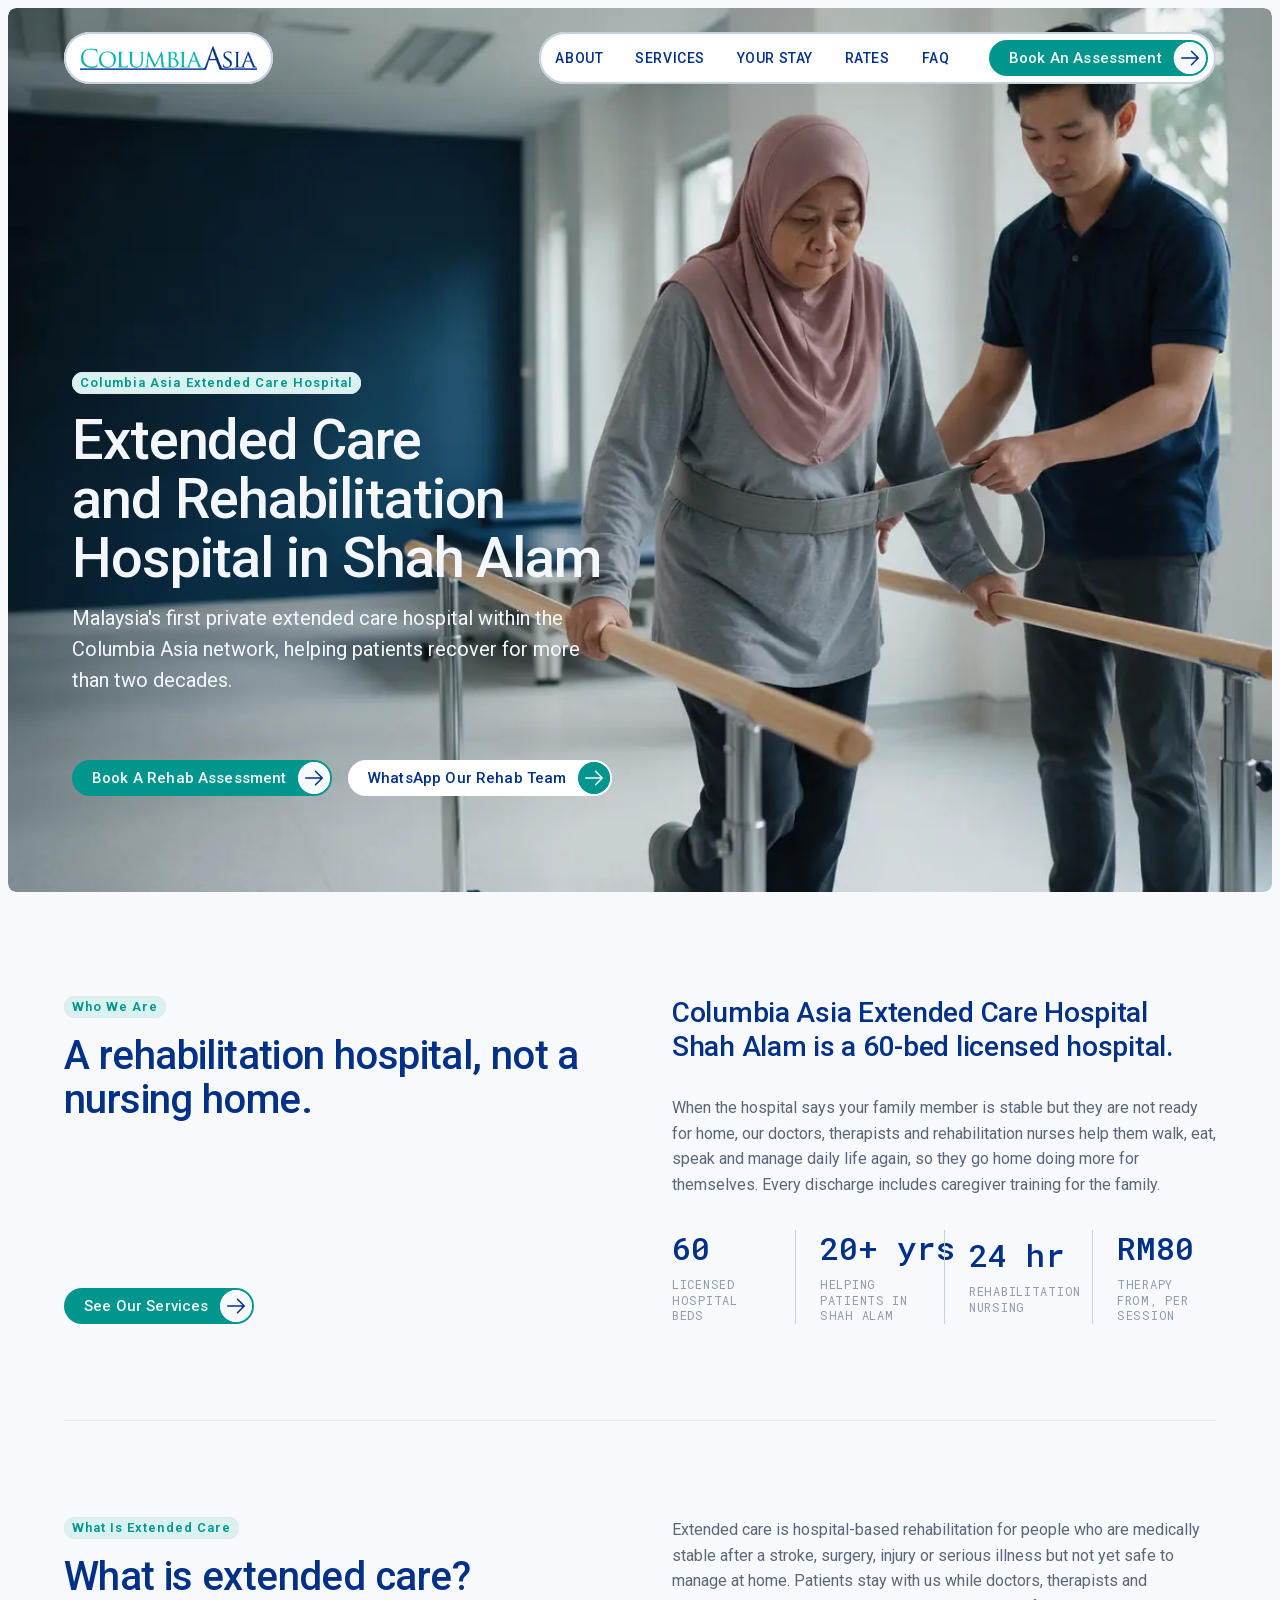
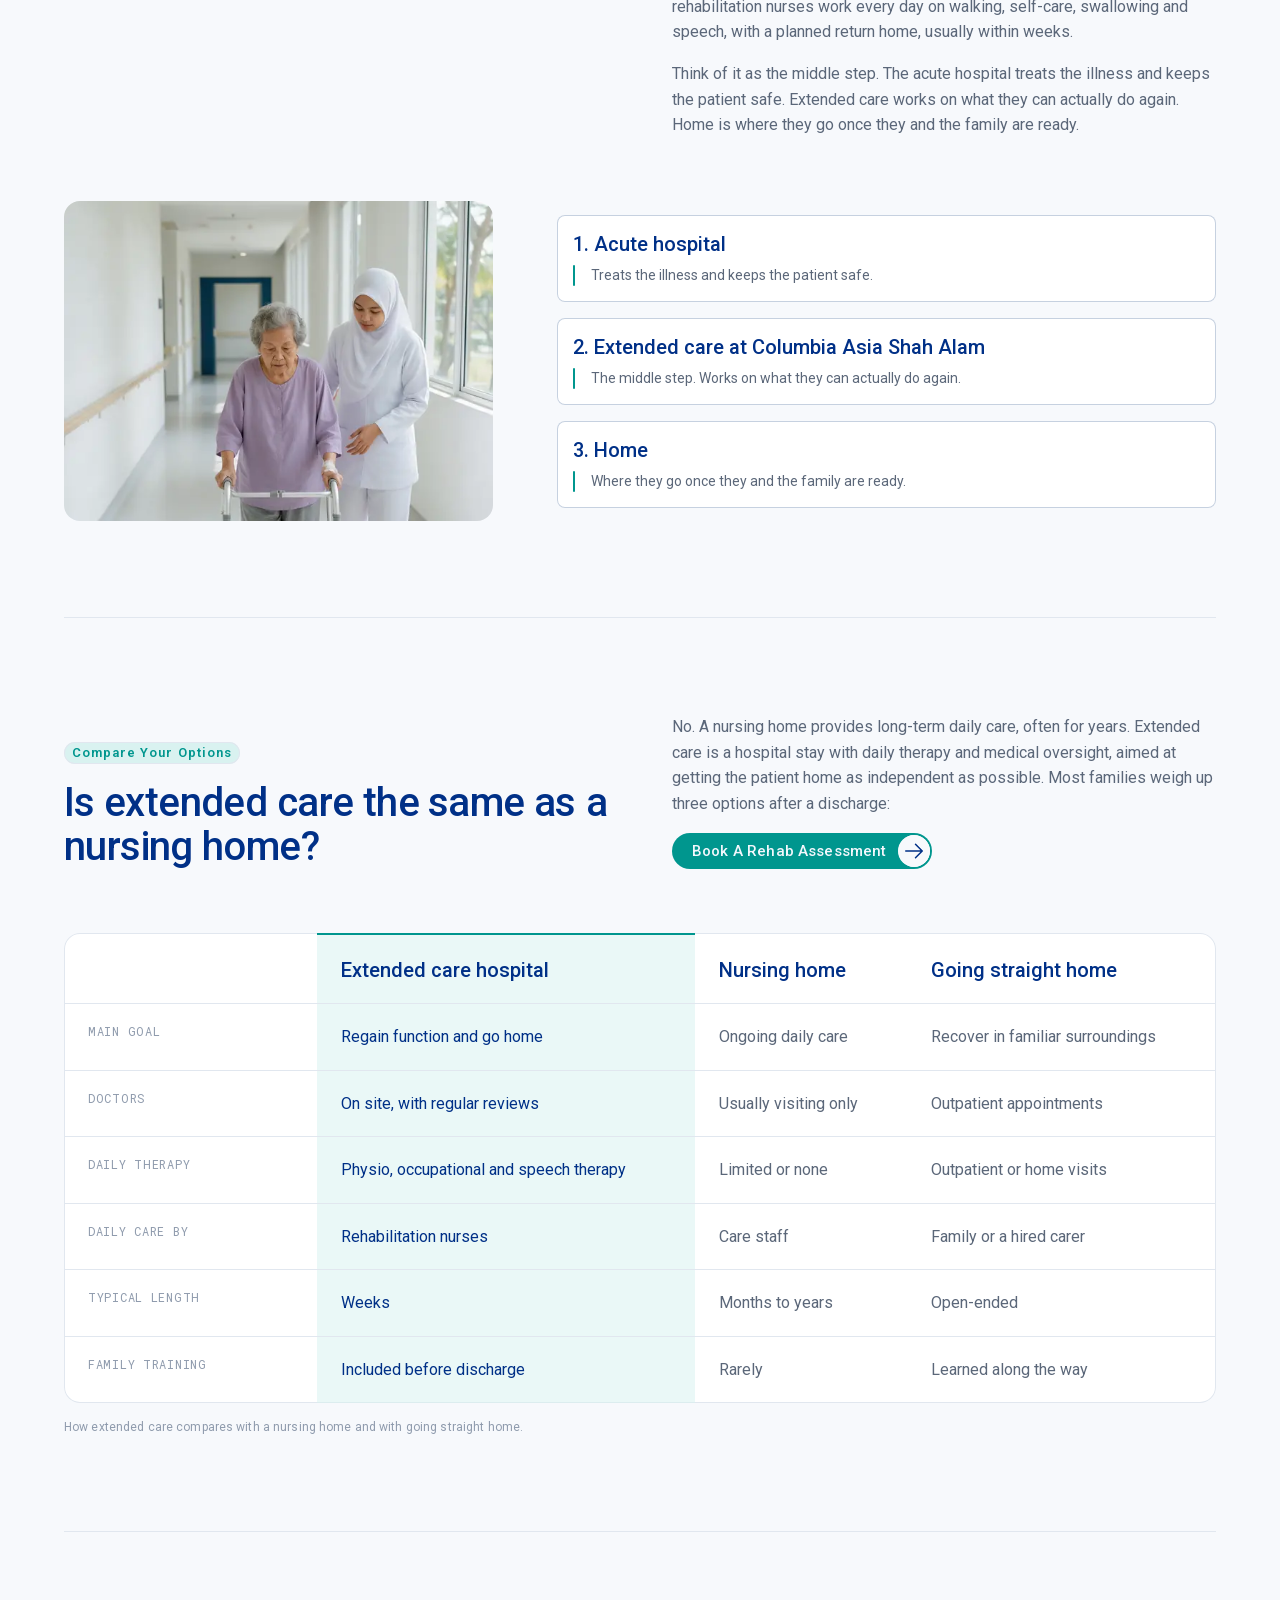
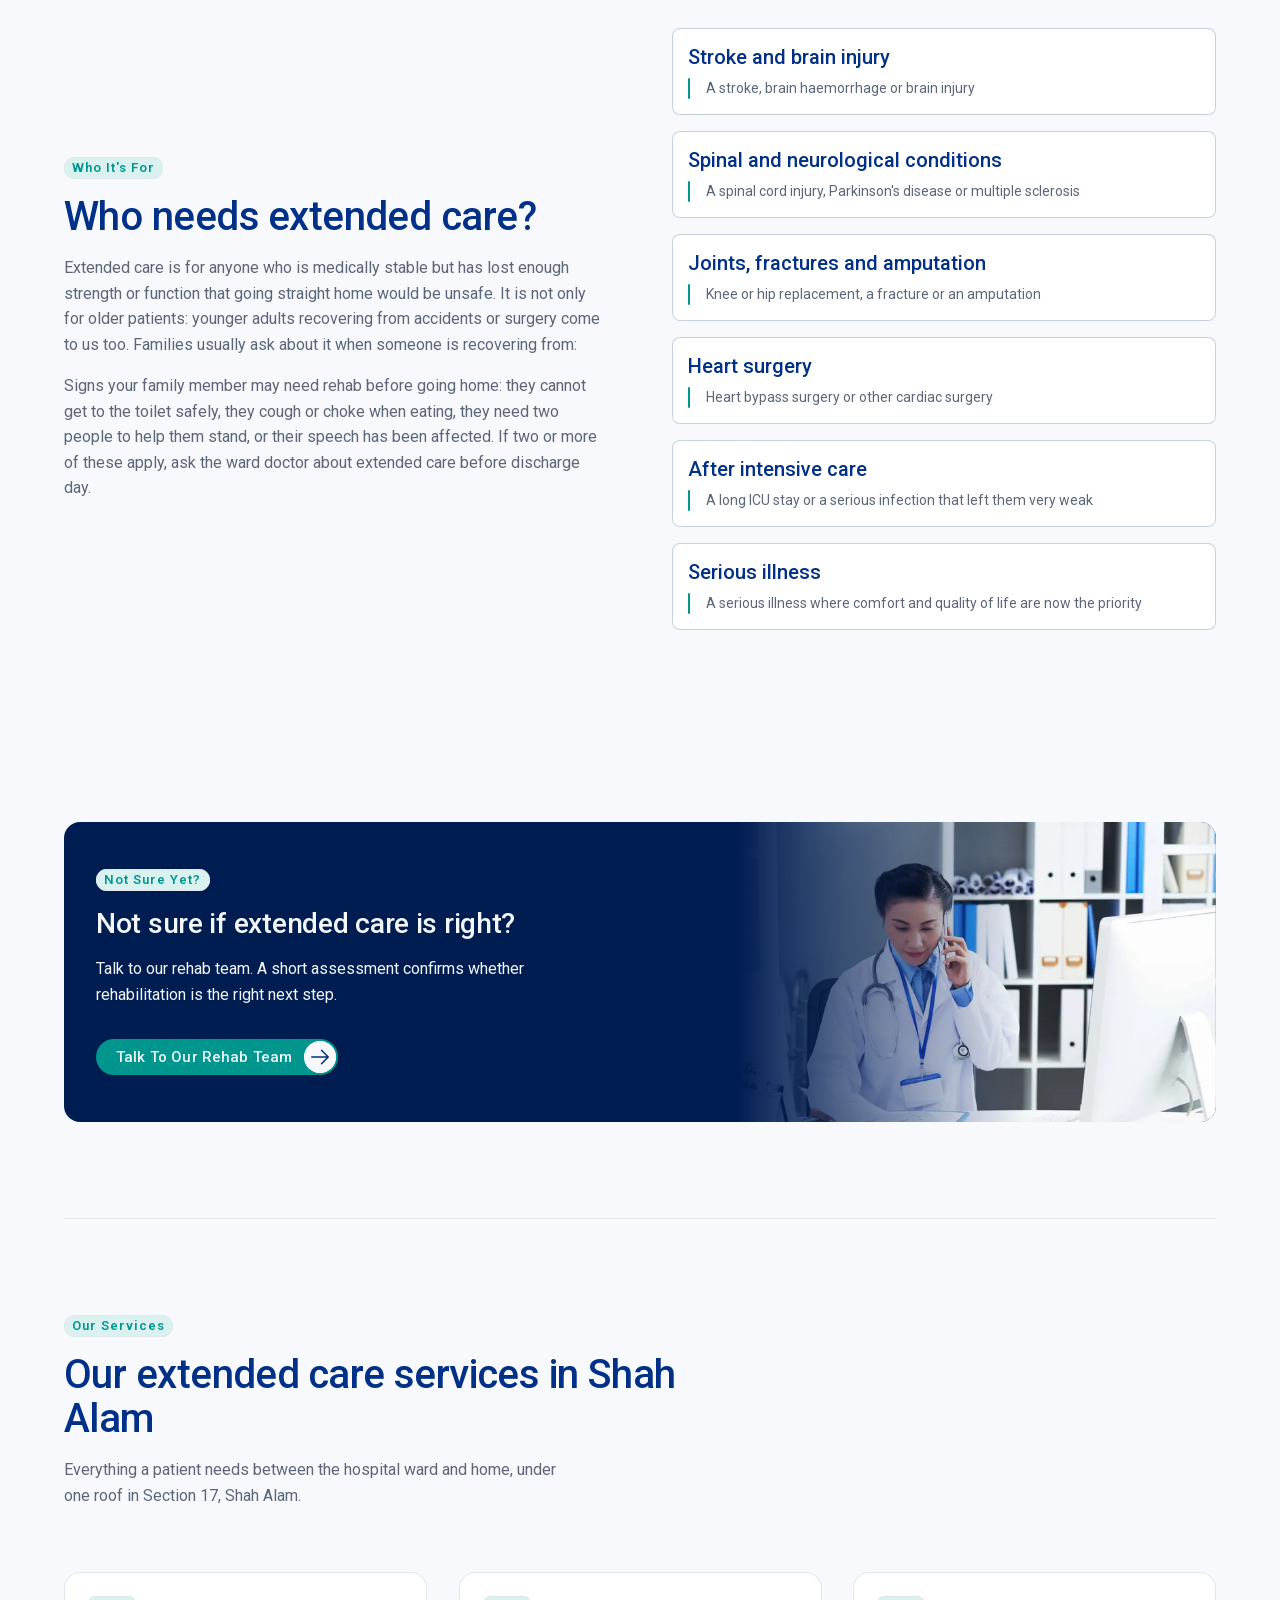
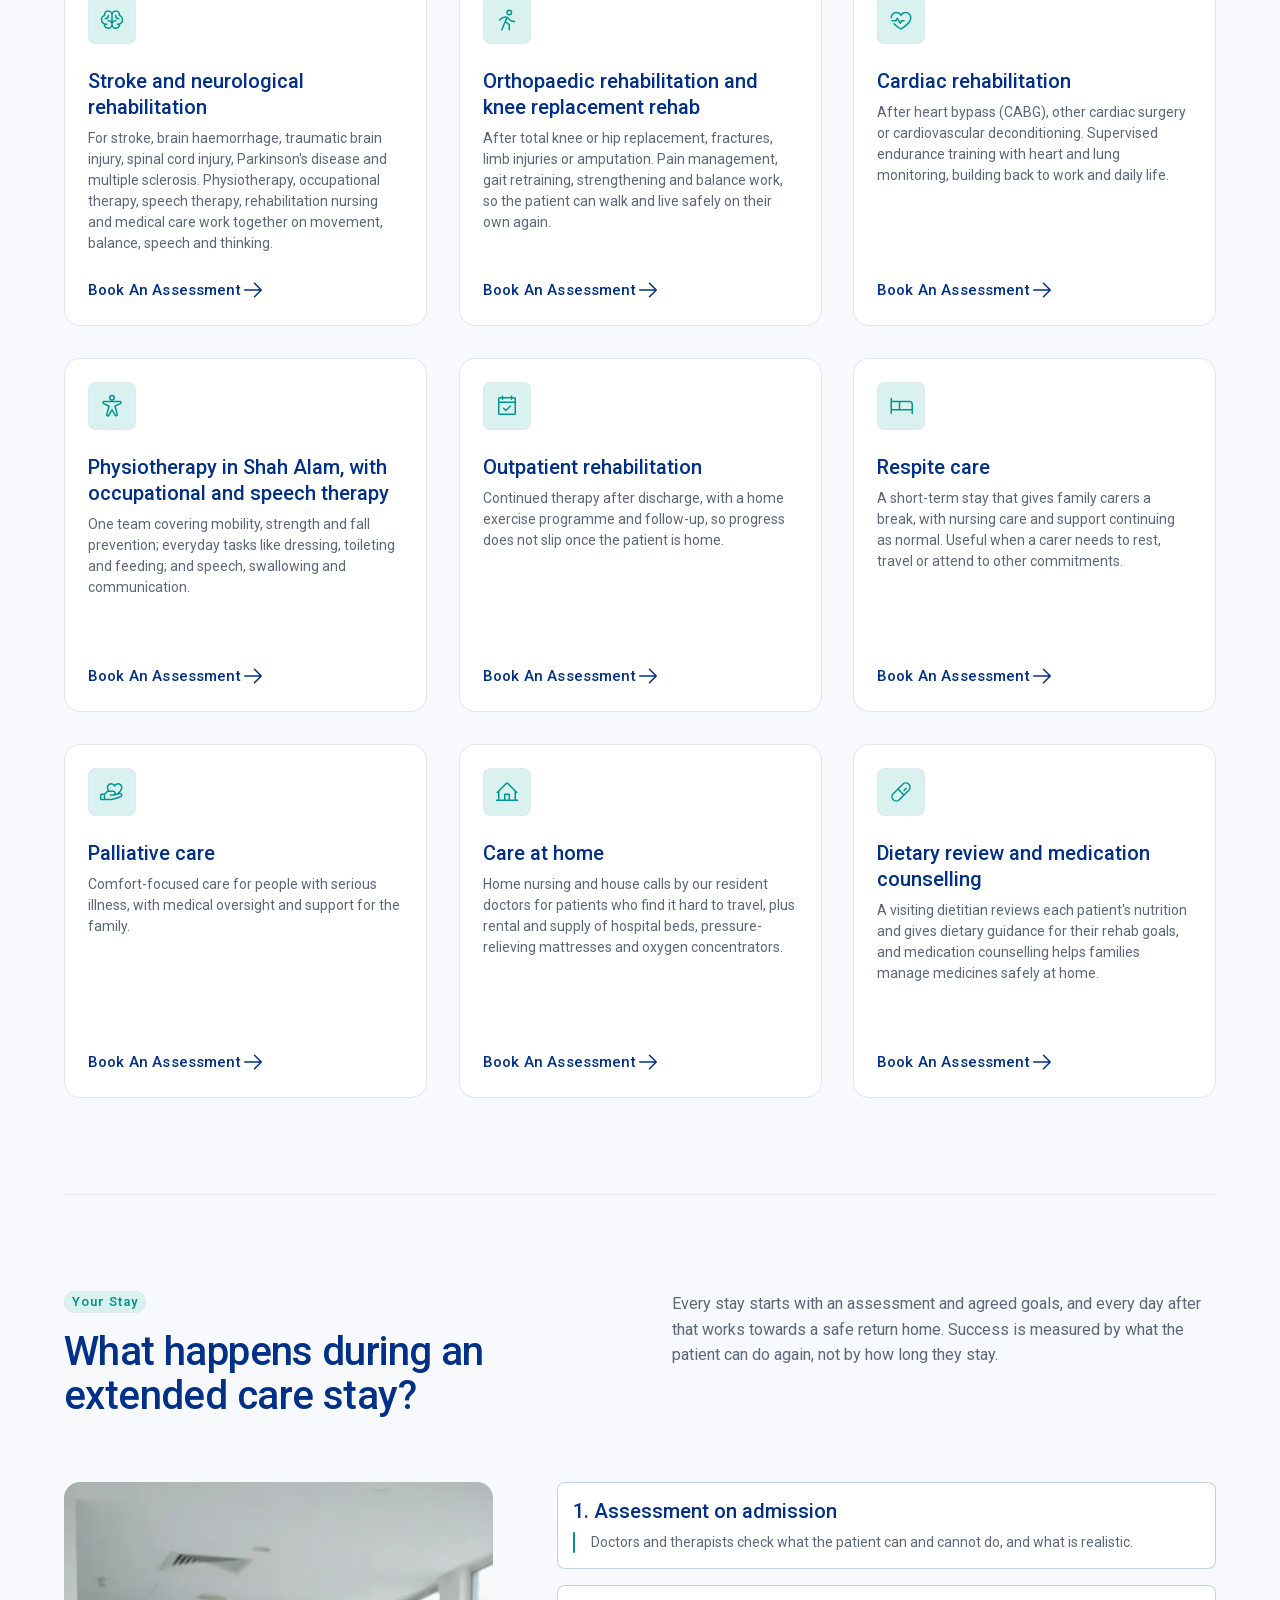
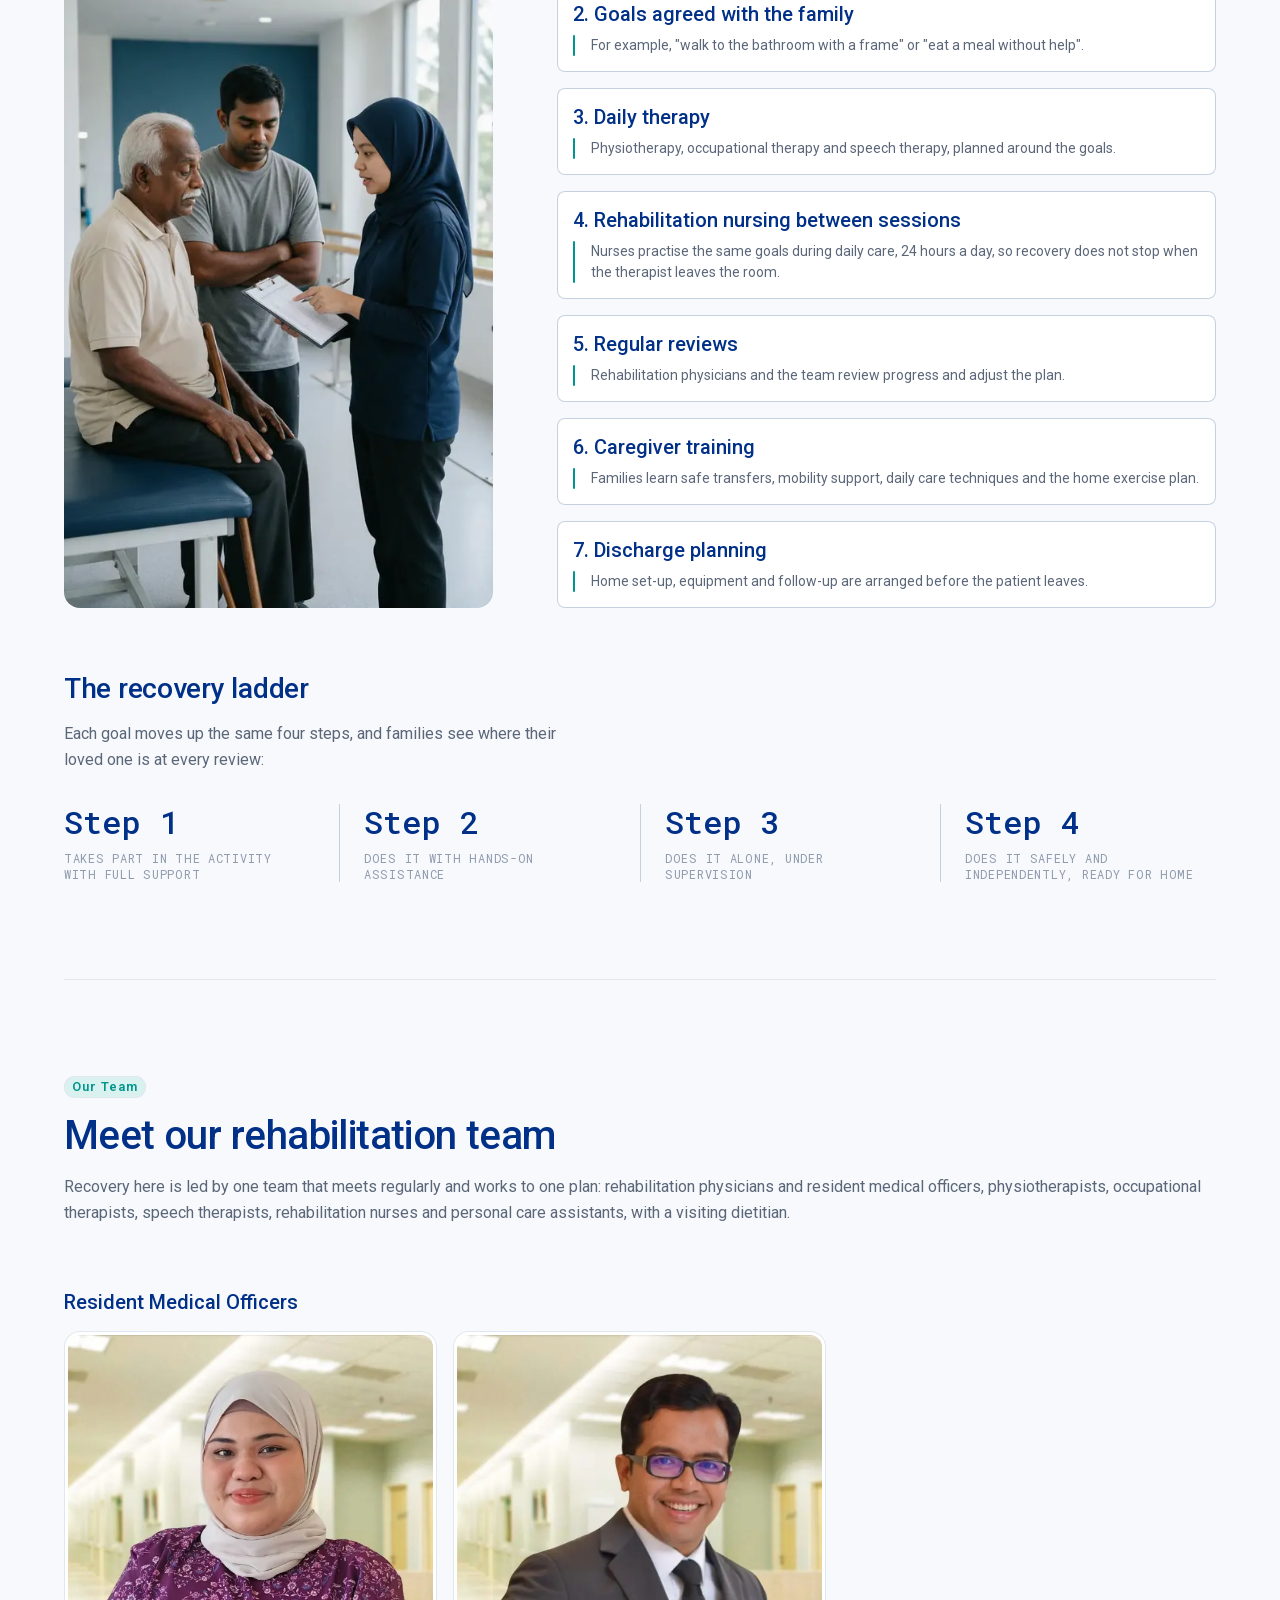
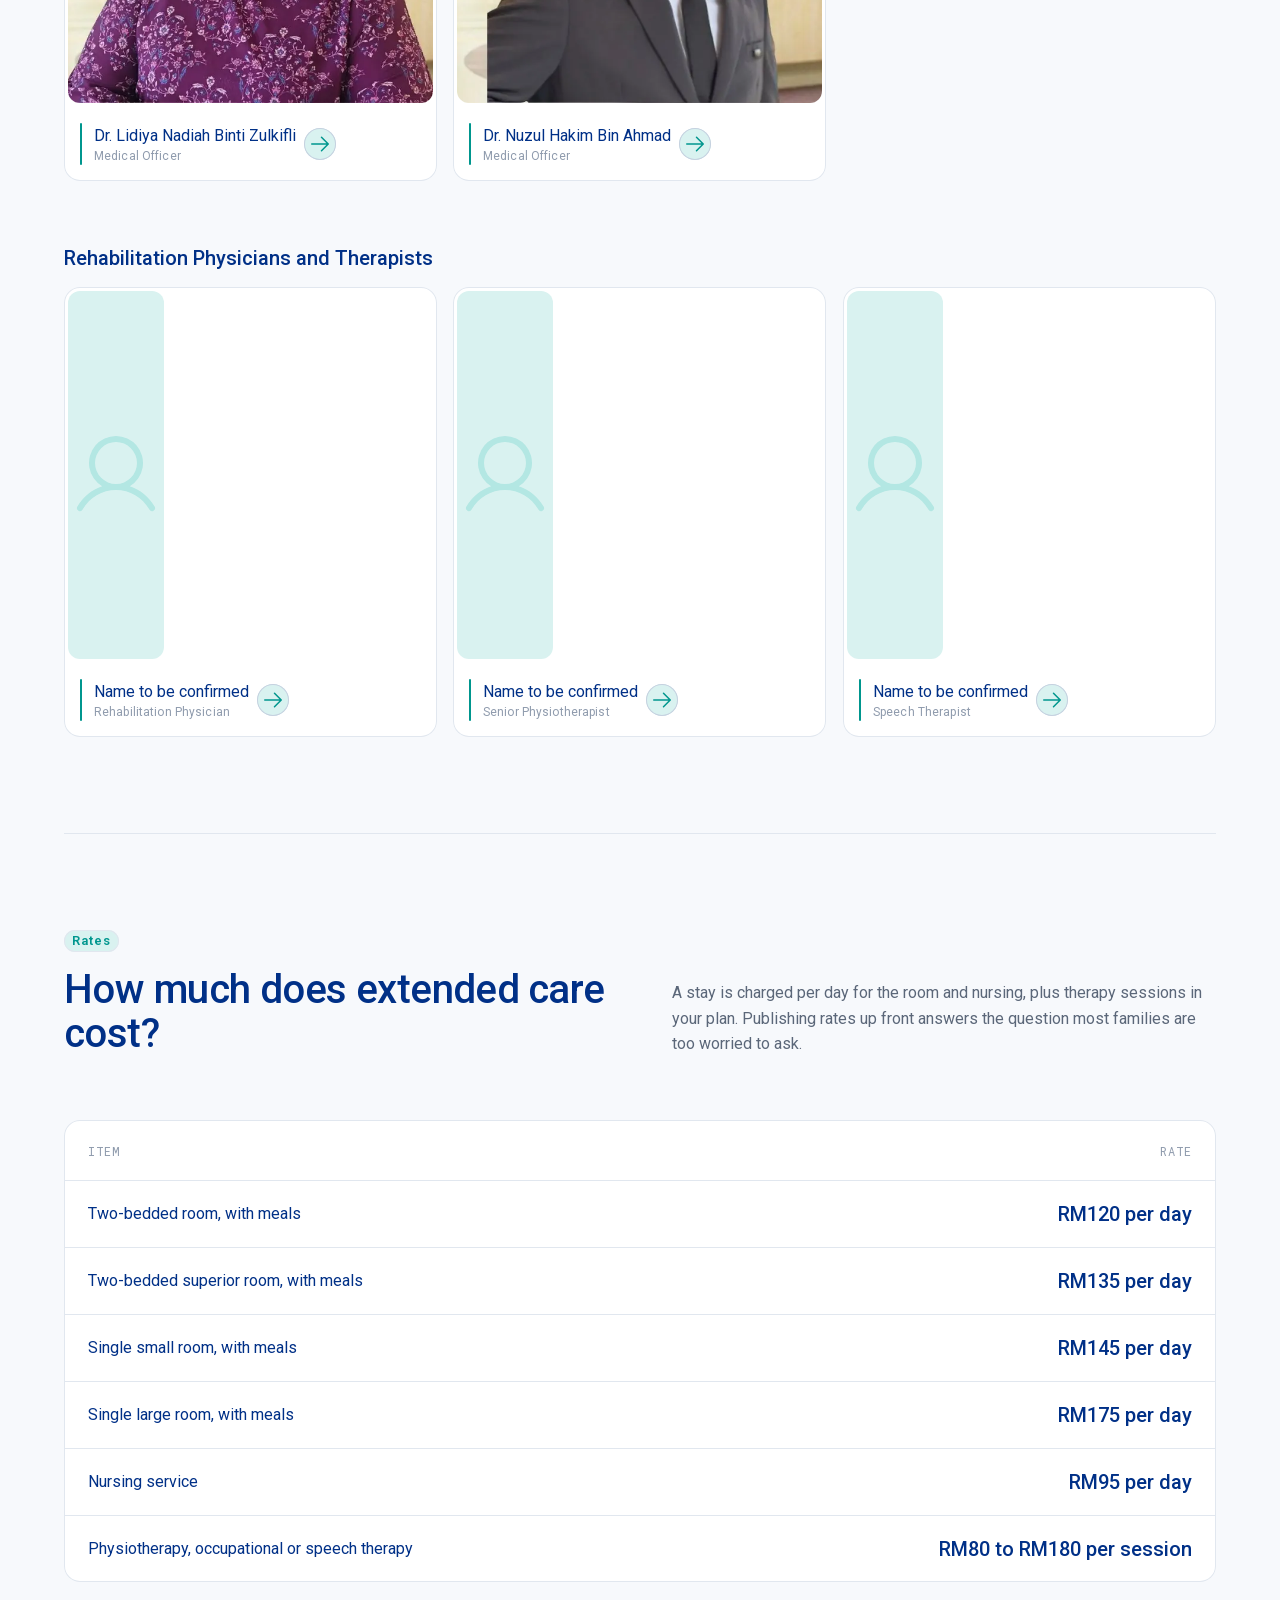
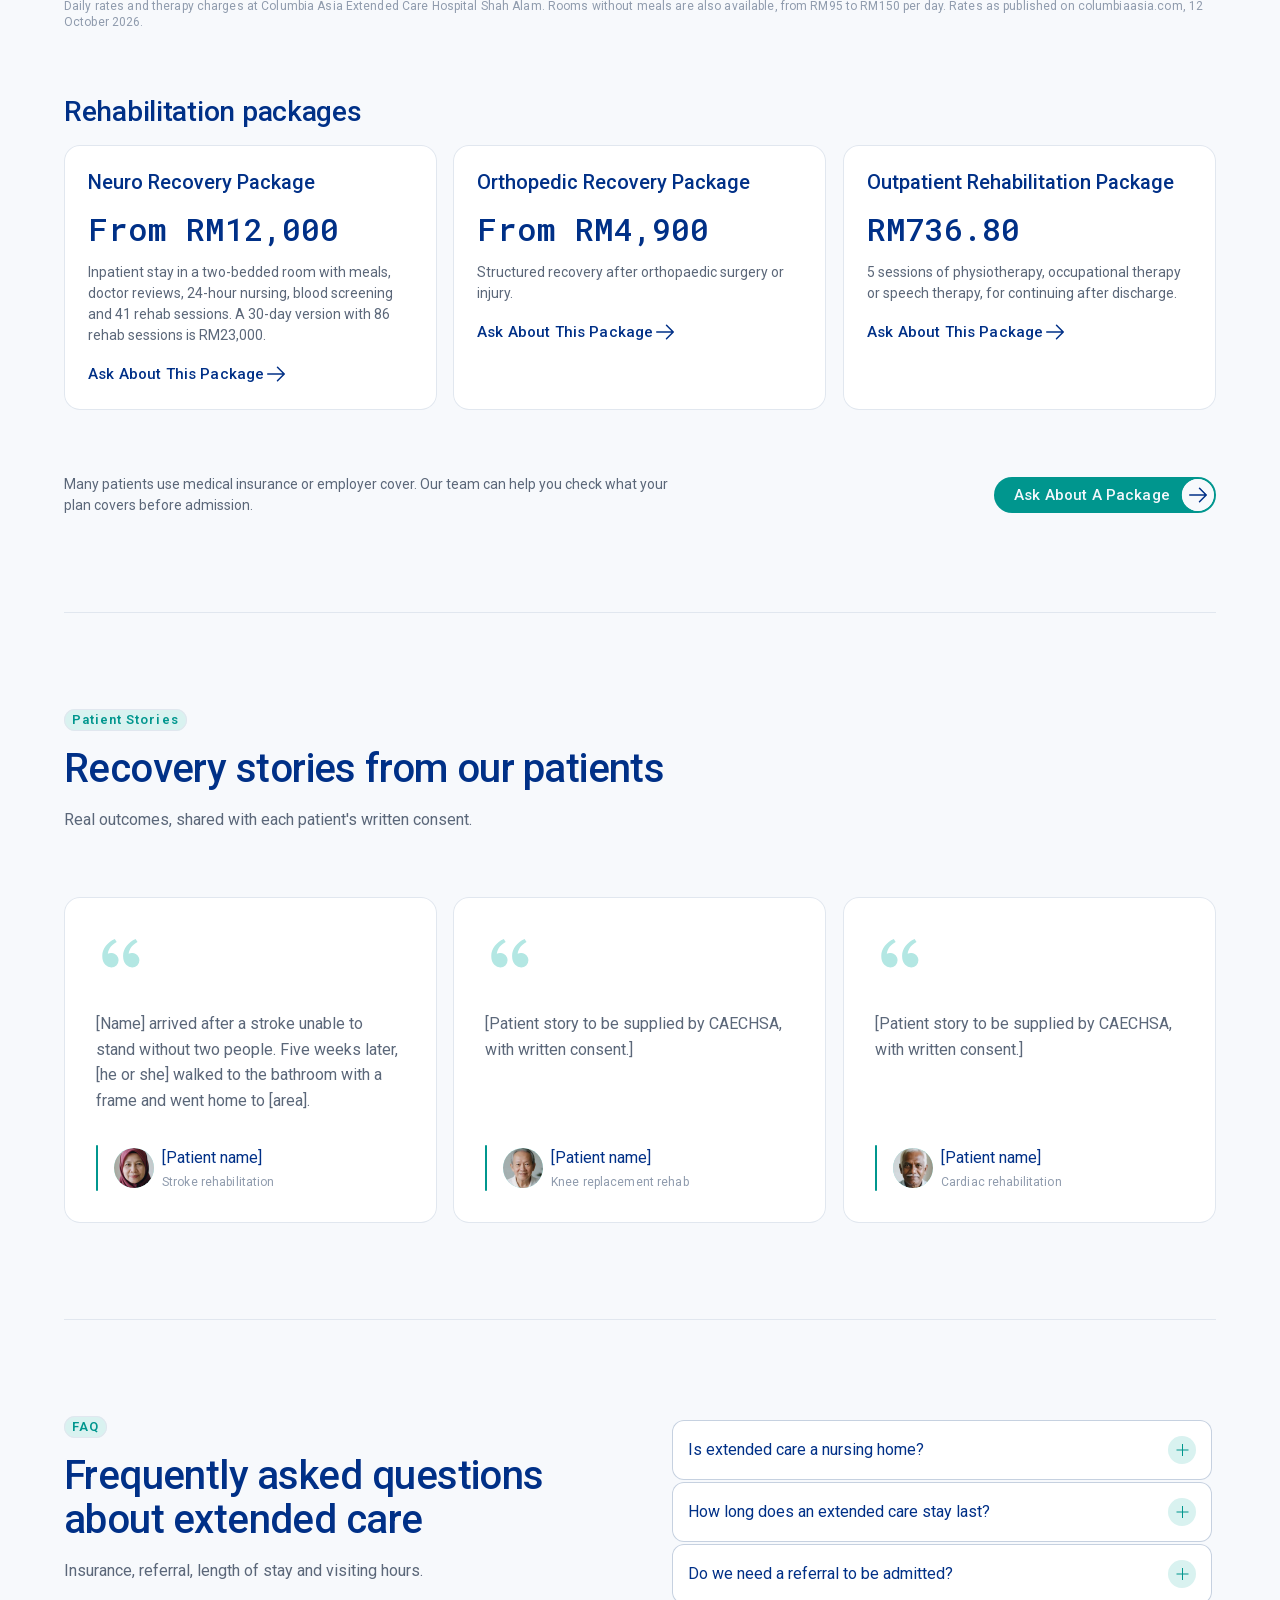
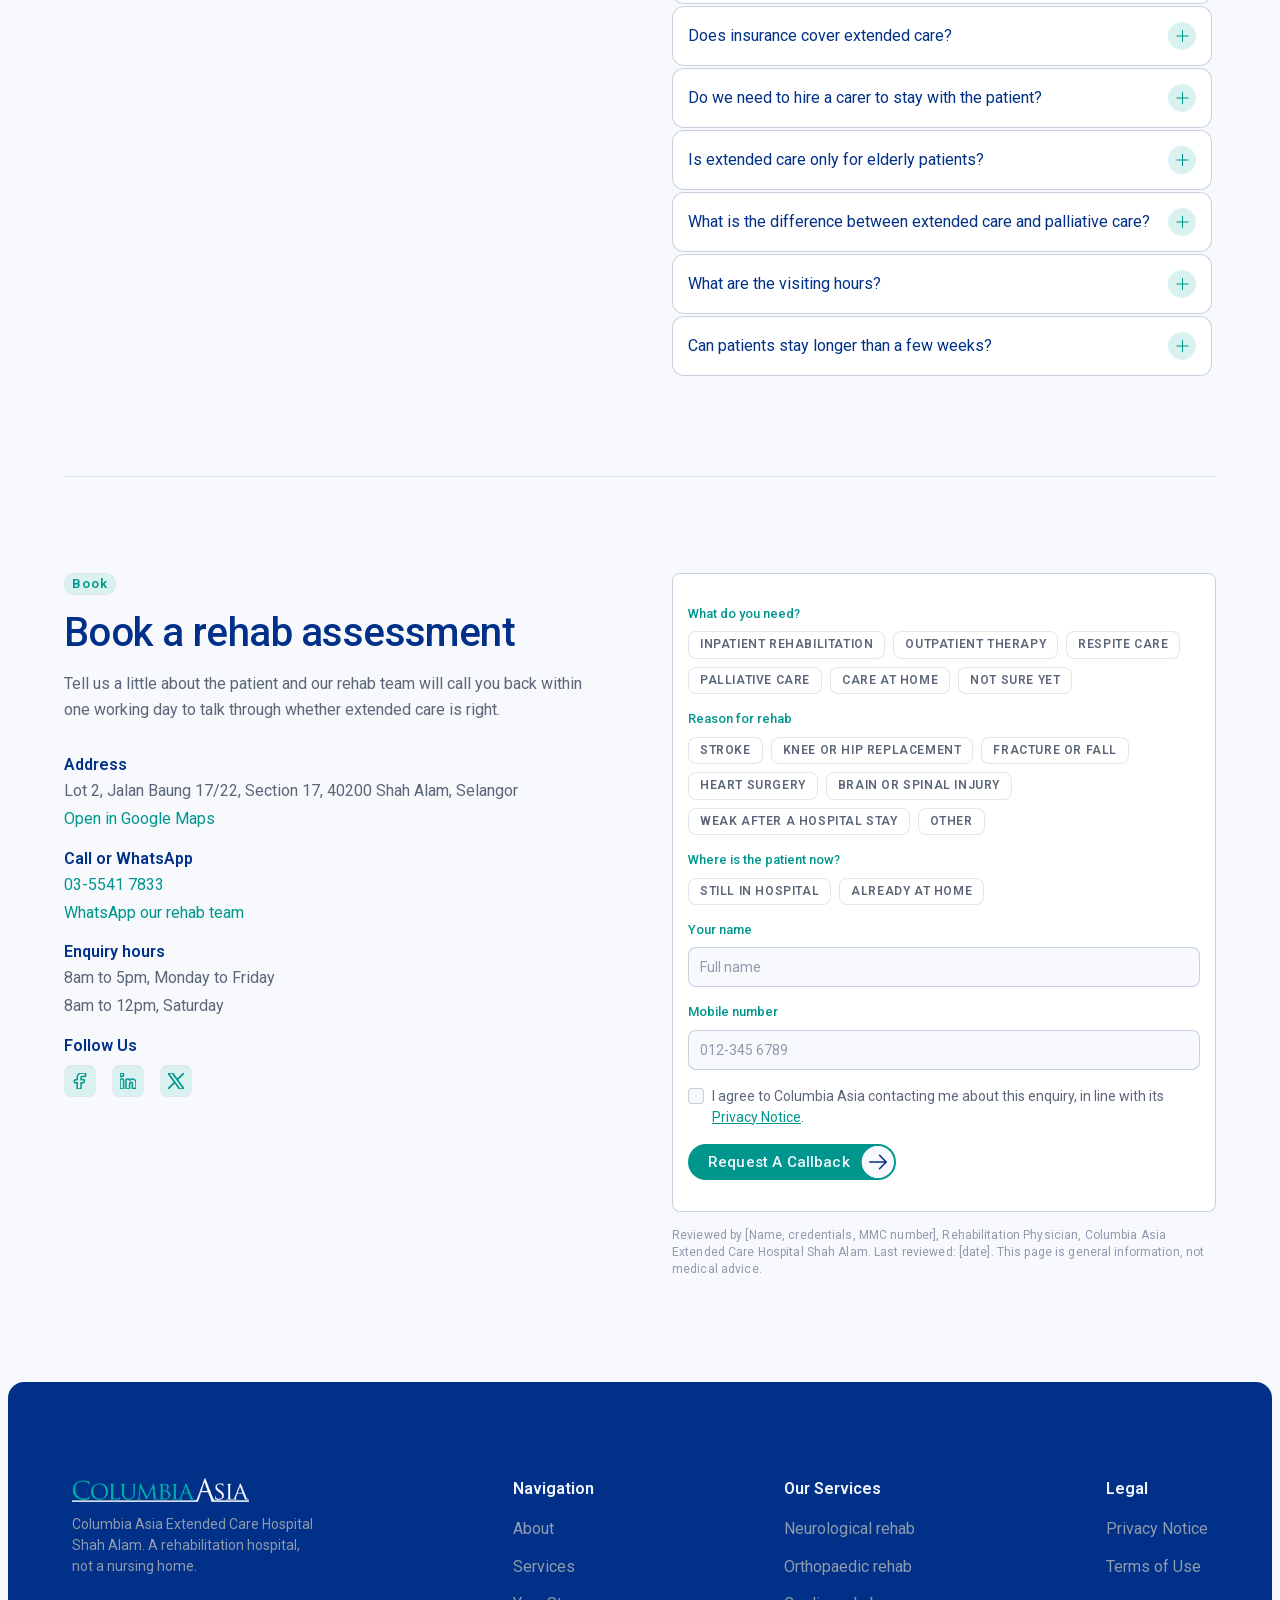
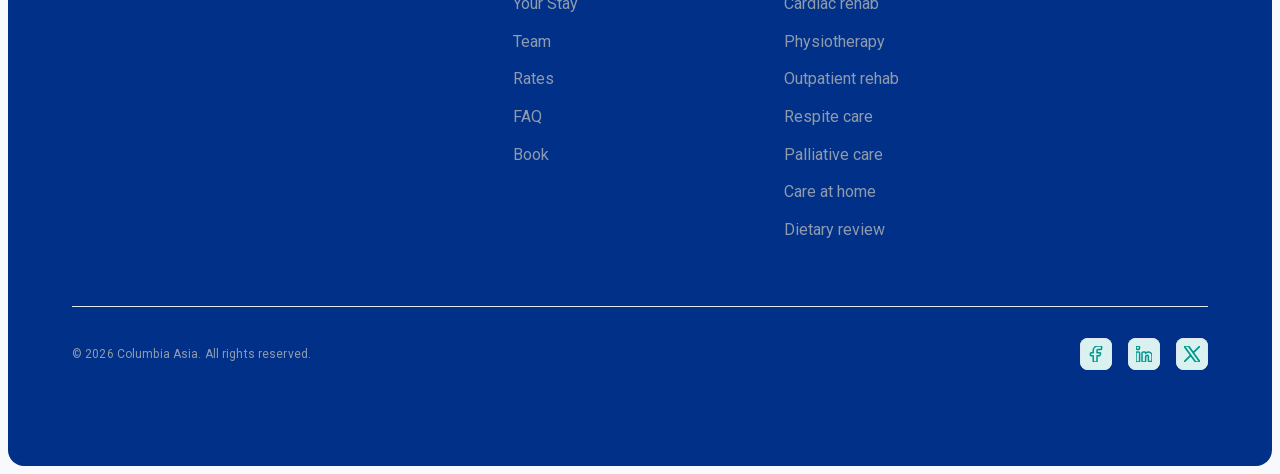
==== commit 4c261163: "Swap stock photos for Malaysian patients and staff The hero slides, the two How it Works photos and " ====
--- a/index.html
+++ b/index.html
@@ -47,7 +47,7 @@
 <main id="main">
 <section class="hero" id="top" aria-label="Extended care at Columbia Asia Shah Alam">
   <figure class="hero__frame">
-    <div class="hero__slides"><img class="hero__img is-on" src="img/hero-1440.webp" srcset="img/hero-960.webp 960w, img/hero-1440.webp 1440w, img/hero-2000.webp 2000w" sizes="calc(100vw - 16px)" width="2000" height="1333" fetchpriority="high" style="--pos-m:62% 50%" alt="Physiotherapist guiding a patient as she walks between parallel bars during a rehabilitation session"><img class="hero__img" data-src="img/hero-2-1440.webp" data-srcset="img/hero-2-960.webp 960w, img/hero-2-1440.webp 1440w, img/hero-2-2000.webp 2000w" sizes="calc(100vw - 16px)" width="2000" height="1333" decoding="async" style="--pos-m:45% 50%" alt="Physiotherapist supporting an older man&#x27;s arm during stretching exercises"><img class="hero__img" data-src="img/hero-3-1440.webp" data-srcset="img/hero-3-960.webp 960w, img/hero-3-1440.webp 1440w, img/hero-3-2000.webp 2000w" sizes="calc(100vw - 16px)" width="2000" height="1333" decoding="async" style="--pos-m:45% 50%" alt="Older woman exercising on rehabilitation equipment"><img class="hero__img" data-src="img/hero-4-1440.webp" data-srcset="img/hero-4-960.webp 960w, img/hero-4-1440.webp 1440w, img/hero-4-2000.webp 2000w" sizes="calc(100vw - 16px)" width="2000" height="1333" decoding="async" style="--pos-m:50% 50%" alt="Older man holding the hand of a patient wearing a pulse oximeter"></div>
+    <div class="hero__slides"><img class="hero__img is-on" src="img/hero-bars-1440.webp" srcset="img/hero-bars-960.webp 960w, img/hero-bars-1440.webp 1440w, img/hero-bars-2000.webp 2000w" sizes="calc(100vw - 16px)" width="2000" height="1125" fetchpriority="high" style="--pos-m:60% 50%" alt="Physiotherapist holding a gait belt as an older woman in a tudung walks between parallel bars"><img class="hero__img" data-src="img/hero-stairs-1440.webp" data-srcset="img/hero-stairs-960.webp 960w, img/hero-stairs-1440.webp 1440w, img/hero-stairs-2000.webp 2000w" sizes="calc(100vw - 16px)" width="2000" height="1125" decoding="async" style="--pos-m:75% 50%" alt="Physiotherapist crouching beside an older man as he steps onto a training stair after knee surgery"><img class="hero__img" data-src="img/hero-arm-1440.webp" data-srcset="img/hero-arm-960.webp 960w, img/hero-arm-1440.webp 1440w, img/hero-arm-2000.webp 2000w" sizes="calc(100vw - 16px)" width="2000" height="1125" decoding="async" style="--pos-m:70% 50%" alt="Occupational therapist sitting beside an older man as he reaches to put a ring on a peg board"><img class="hero__img" data-src="img/hero-family-1440.webp" data-srcset="img/hero-family-960.webp 960w, img/hero-family-1440.webp 1440w, img/hero-family-2000.webp 2000w" sizes="calc(100vw - 16px)" width="2000" height="1125" decoding="async" style="--pos-m:66% 50%" alt="Nurse guiding a daughter as she helps her father stand up from a wheelchair"></div>
     <div class="hero__content">
       <div class="hero__stack">
         <div class="hero__text">
@@ -95,8 +95,8 @@
     </div>
     <div class="hw__steps-wrap">
       <div class="hw__img" data-r="1" data-d="0.9">
-        <img src="img/corridor-walker-900.webp" srcset="img/corridor-walker-600.webp 600w, img/corridor-walker-900.webp 900w" sizes="(min-width: 1200px) 30vw, 40vw"
-          width="900" height="1350" loading="lazy" alt="Nurse walking beside an older patient who is using a walking frame along a bright hospital corridor">
+        <img src="img/corridor-walk-900.webp" srcset="img/corridor-walk-600.webp 600w, img/corridor-walk-900.webp 900w" sizes="(min-width: 1200px) 30vw, 40vw"
+          width="900" height="1350" loading="lazy" style="object-position: 50% 32%" alt="Nurse walking beside an older woman who is using a walking frame along a bright hospital corridor">
       </div>
       <div class="hw__steps" data-r="1" data-d="1.3"><div class="step"><h3 class="t-h4">1. Acute hospital</h3><div class="step__desc"><span class="deco"></span><p class="t-small">Treats the illness and keeps the patient safe.</p></div></div><div class="step"><h3 class="t-h4">2. Extended care at Columbia Asia Shah Alam</h3><div class="step__desc"><span class="deco"></span><p class="t-small">The middle step. Works on what they can actually do again.</p></div></div><div class="step"><h3 class="t-h4">3. Home</h3><div class="step__desc"><span class="deco"></span><p class="t-small">Where they go once they and the family are ready.</p></div></div></div>
     </div>
@@ -226,8 +226,8 @@
     </div>
     <div class="hw__steps-wrap">
       <div class="hw__img" data-r="1" data-d="0.9">
-        <img src="img/stay-goals-900.webp" srcset="img/stay-goals-600.webp 600w, img/stay-goals-900.webp 900w" sizes="(min-width: 1200px) 30vw, 40vw"
-          width="900" height="1350" loading="lazy" alt="Therapist with a clipboard reviewing goals with a patient standing at the parallel bars">
+        <img src="img/goals-family-900.webp" srcset="img/goals-family-600.webp 600w, img/goals-family-900.webp 900w" sizes="(min-width: 1200px) 30vw, 40vw"
+          width="900" height="1350" loading="lazy" alt="Physiotherapist going through a goal checklist with an older patient and his son">
       </div>
       <div class="hw__steps" data-r="1" data-d="1.3"><div class="step"><h3 class="t-h4">1. Assessment on admission</h3><div class="step__desc"><span class="deco"></span><p class="t-small">Doctors and therapists check what the patient can and cannot do, and what is realistic.</p></div></div><div class="step"><h3 class="t-h4">2. Goals agreed with the family</h3><div class="step__desc"><span class="deco"></span><p class="t-small">For example, &quot;walk to the bathroom with a frame&quot; or &quot;eat a meal without help&quot;.</p></div></div><div class="step"><h3 class="t-h4">3. Daily therapy</h3><div class="step__desc"><span class="deco"></span><p class="t-small">Physiotherapy, occupational therapy and speech therapy, planned around the goals.</p></div></div><div class="step"><h3 class="t-h4">4. Rehabilitation nursing between sessions</h3><div class="step__desc"><span class="deco"></span><p class="t-small">Nurses practise the same goals during daily care, 24 hours a day, so recovery does not stop when the therapist leaves the room.</p></div></div><div class="step"><h3 class="t-h4">5. Regular reviews</h3><div class="step__desc"><span class="deco"></span><p class="t-small">Rehabilitation physicians and the team review progress and adjust the plan.</p></div></div><div class="step"><h3 class="t-h4">6. Caregiver training</h3><div class="step__desc"><span class="deco"></span><p class="t-small">Families learn safe transfers, mobility support, daily care techniques and the home exercise plan.</p></div></div><div class="step"><h3 class="t-h4">7. Discharge planning</h3><div class="step__desc"><span class="deco"></span><p class="t-small">Home set-up, equipment and follow-up are arranged before the patient leaves.</p></div></div></div>
     </div>
@@ -361,7 +361,7 @@
         <svg class="tst__q" aria-hidden="true" viewBox="0 0 24 24" fill="currentColor"><path d="M4.583 17.321C3.553 16.227 3 15 3 13.011c0-3.5 2.457-6.637 6.03-8.188l.893 1.378c-3.335 1.804-3.987 4.145-4.247 5.621.537-.278 1.24-.375 1.929-.311 1.804.167 3.226 1.648 3.226 3.489a3.5 3.5 0 0 1-3.5 3.5 3.87 3.87 0 0 1-2.748-1.179m10 0C13.553 16.227 13 15 13 13.011c0-3.5 2.457-6.637 6.03-8.188l.893 1.378c-3.335 1.804-3.987 4.145-4.247 5.621.537-.278 1.24-.375 1.929-.311 1.804.167 3.226 1.648 3.226 3.489a3.5 3.5 0 0 1-3.5 3.5 3.87 3.87 0 0 1-2.748-1.179"/></svg>
         <blockquote class="t-body">[Name] arrived after a stroke unable to stand without two people. Five weeks later, [he or she] walked to the bathroom with a frame and went home to [area].</blockquote>
         <figcaption class="tst__who"><span class="deco"></span>
-          <span class="tst__person"><span class="avatar"><img src="img/story-1.webp" width="160" height="160" loading="lazy" alt=""></span>
+          <span class="tst__person"><span class="avatar"><img src="img/patient-1.webp" width="160" height="160" loading="lazy" alt=""></span>
             <span><span class="t-body c-ink" style="display:block">[Patient name]</span><span class="t-meta">Stroke rehabilitation</span></span></span>
         </figcaption>
       </figure>
@@ -369,7 +369,7 @@
         <svg class="tst__q" aria-hidden="true" viewBox="0 0 24 24" fill="currentColor"><path d="M4.583 17.321C3.553 16.227 3 15 3 13.011c0-3.5 2.457-6.637 6.03-8.188l.893 1.378c-3.335 1.804-3.987 4.145-4.247 5.621.537-.278 1.24-.375 1.929-.311 1.804.167 3.226 1.648 3.226 3.489a3.5 3.5 0 0 1-3.5 3.5 3.87 3.87 0 0 1-2.748-1.179m10 0C13.553 16.227 13 15 13 13.011c0-3.5 2.457-6.637 6.03-8.188l.893 1.378c-3.335 1.804-3.987 4.145-4.247 5.621.537-.278 1.24-.375 1.929-.311 1.804.167 3.226 1.648 3.226 3.489a3.5 3.5 0 0 1-3.5 3.5 3.87 3.87 0 0 1-2.748-1.179"/></svg>
         <blockquote class="t-body">[Patient story to be supplied by CAECHSA, with written consent.]</blockquote>
         <figcaption class="tst__who"><span class="deco"></span>
-          <span class="tst__person"><span class="avatar"><img src="img/story-2.webp" width="160" height="160" loading="lazy" alt=""></span>
+          <span class="tst__person"><span class="avatar"><img src="img/patient-2.webp" width="160" height="160" loading="lazy" alt=""></span>
             <span><span class="t-body c-ink" style="display:block">[Patient name]</span><span class="t-meta">Knee replacement rehab</span></span></span>
         </figcaption>
       </figure>
@@ -377,7 +377,7 @@
         <svg class="tst__q" aria-hidden="true" viewBox="0 0 24 24" fill="currentColor"><path d="M4.583 17.321C3.553 16.227 3 15 3 13.011c0-3.5 2.457-6.637 6.03-8.188l.893 1.378c-3.335 1.804-3.987 4.145-4.247 5.621.537-.278 1.24-.375 1.929-.311 1.804.167 3.226 1.648 3.226 3.489a3.5 3.5 0 0 1-3.5 3.5 3.87 3.87 0 0 1-2.748-1.179m10 0C13.553 16.227 13 15 13 13.011c0-3.5 2.457-6.637 6.03-8.188l.893 1.378c-3.335 1.804-3.987 4.145-4.247 5.621.537-.278 1.24-.375 1.929-.311 1.804.167 3.226 1.648 3.226 3.489a3.5 3.5 0 0 1-3.5 3.5 3.87 3.87 0 0 1-2.748-1.179"/></svg>
         <blockquote class="t-body">[Patient story to be supplied by CAECHSA, with written consent.]</blockquote>
         <figcaption class="tst__who"><span class="deco"></span>
-          <span class="tst__person"><span class="avatar"><img src="img/story-3.webp" width="160" height="160" loading="lazy" alt=""></span>
+          <span class="tst__person"><span class="avatar"><img src="img/patient-3.webp" width="160" height="160" loading="lazy" alt=""></span>
             <span><span class="t-body c-ink" style="display:block">[Patient name]</span><span class="t-meta">Cardiac rehabilitation</span></span></span>
         </figcaption>
       </figure>
--- a/css/site.css
+++ b/css/site.css
@@ -234,10 +234,10 @@
 .hero__text { display: flex; flex-direction: column; gap: 16px; }
 .hero__ctas { display: flex; align-items: center; gap: 16px; flex-wrap: wrap; }
 @media (min-width: 810px) and (max-width: 1199.98px) { .hero__content { padding: 149px 32px 64px; } }
+@media (max-width: 1199.98px) { .hero__img { object-position: var(--pos-m, 50% 50%); } }
 @media (max-width: 809.98px) {
   .hero__content { padding: 120px 16px 32px; }
   .hero__stack { gap: 32px; }
-  .hero__img { object-position: var(--pos-m, 50% 50%); }
 }
 
 /* ---------- 2-column intro with stats (home "About Preview") ---------- */
